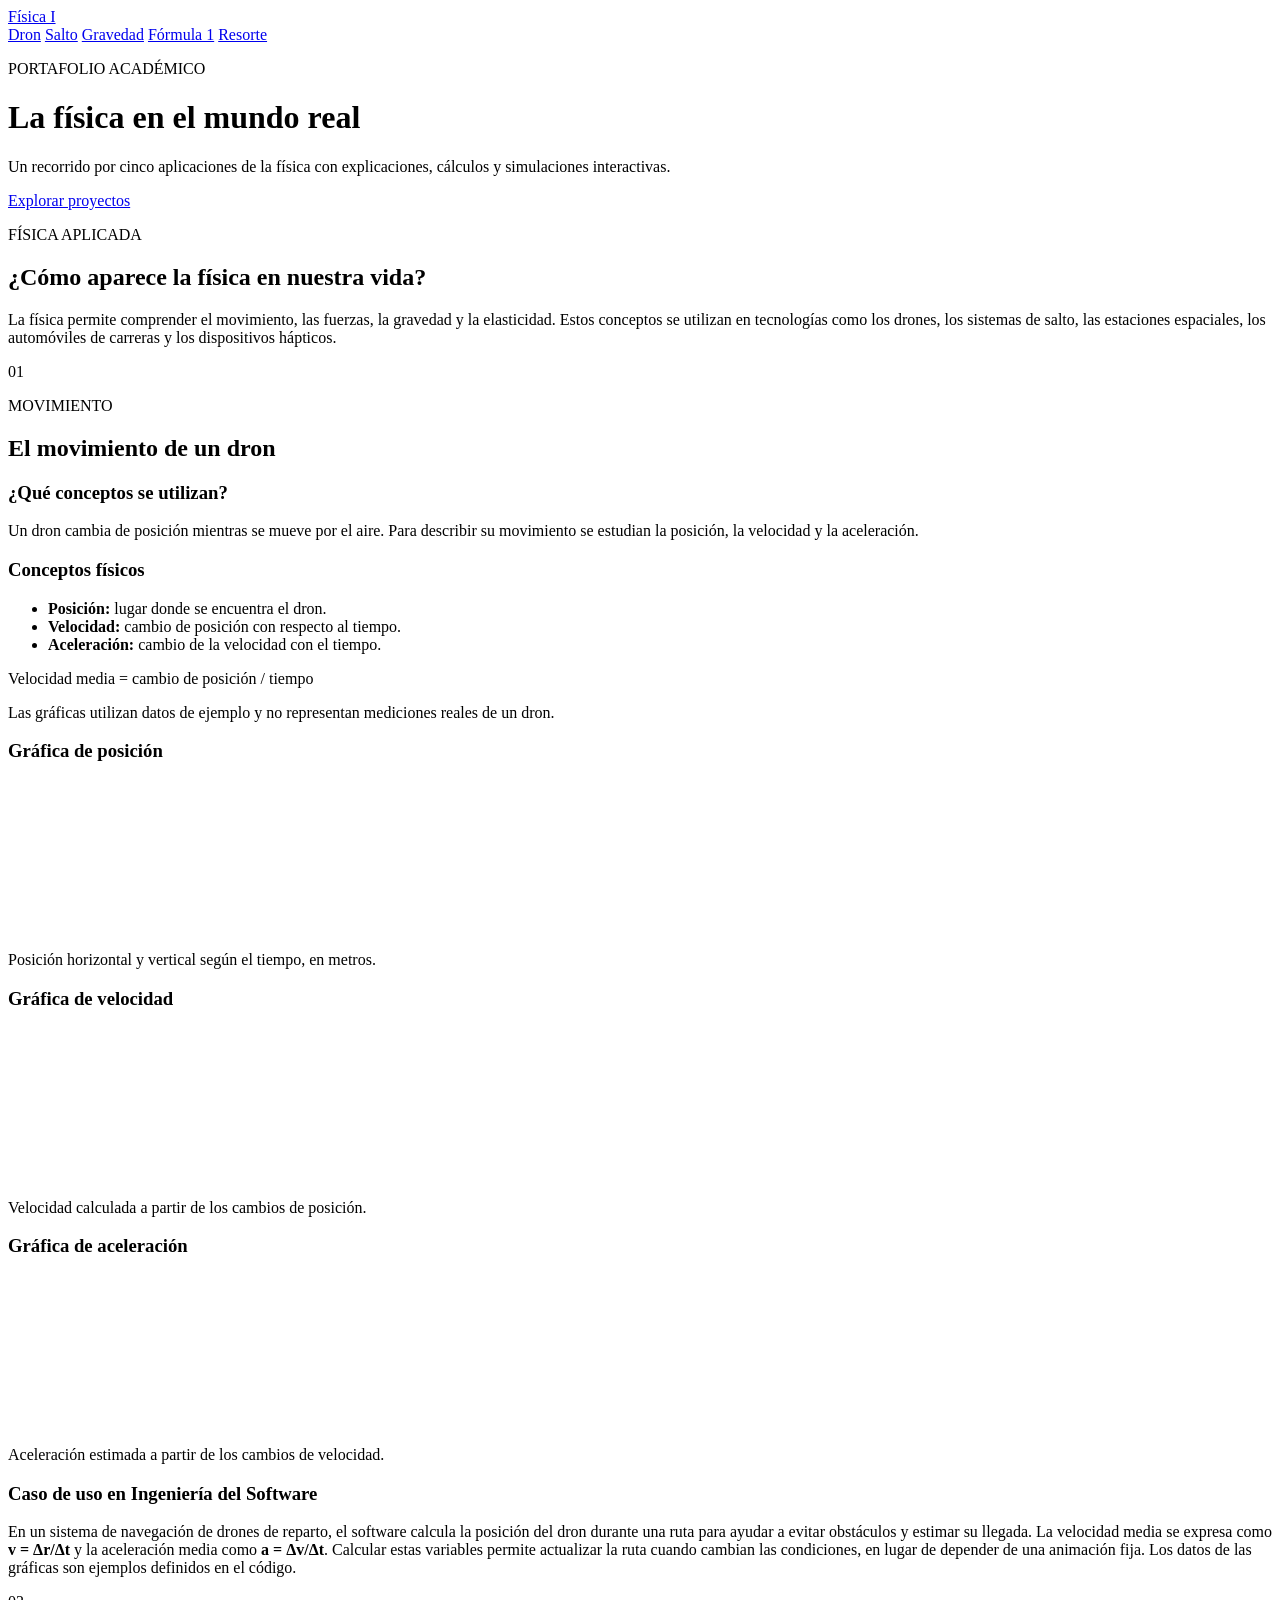
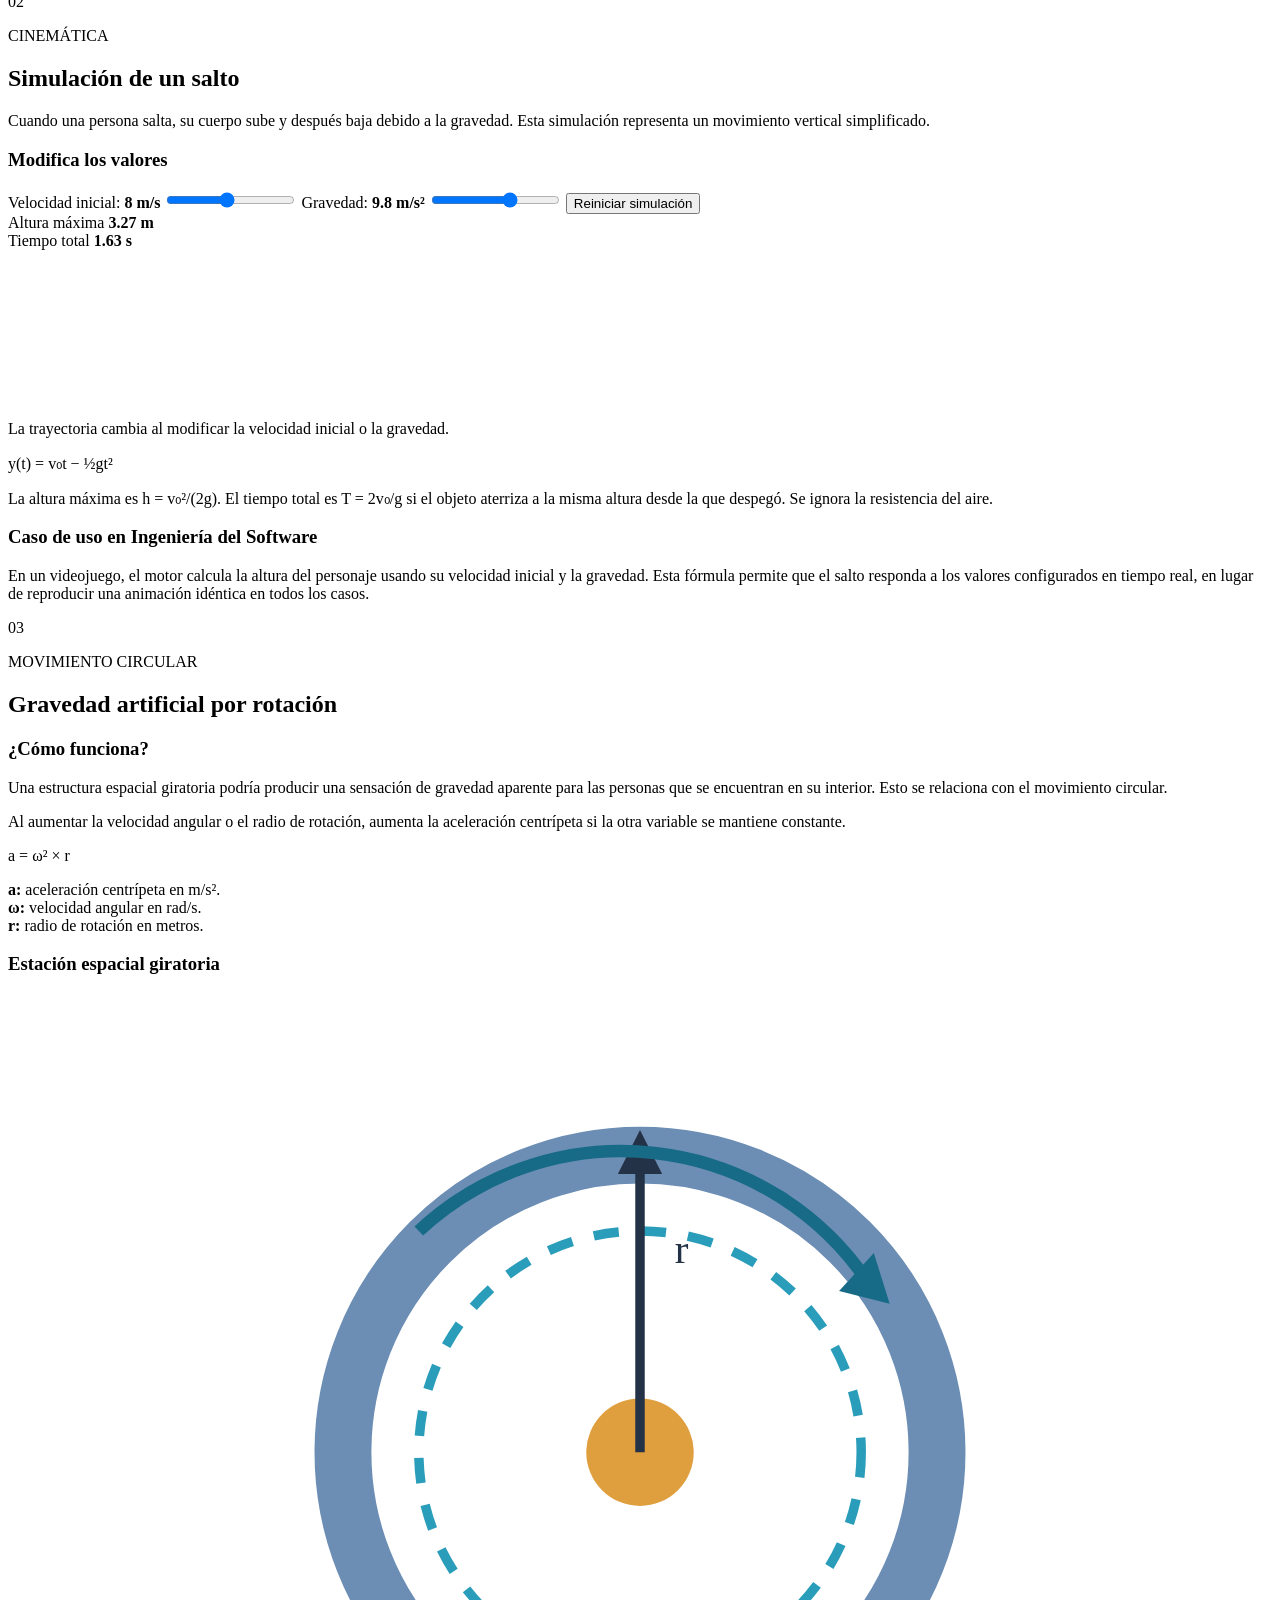
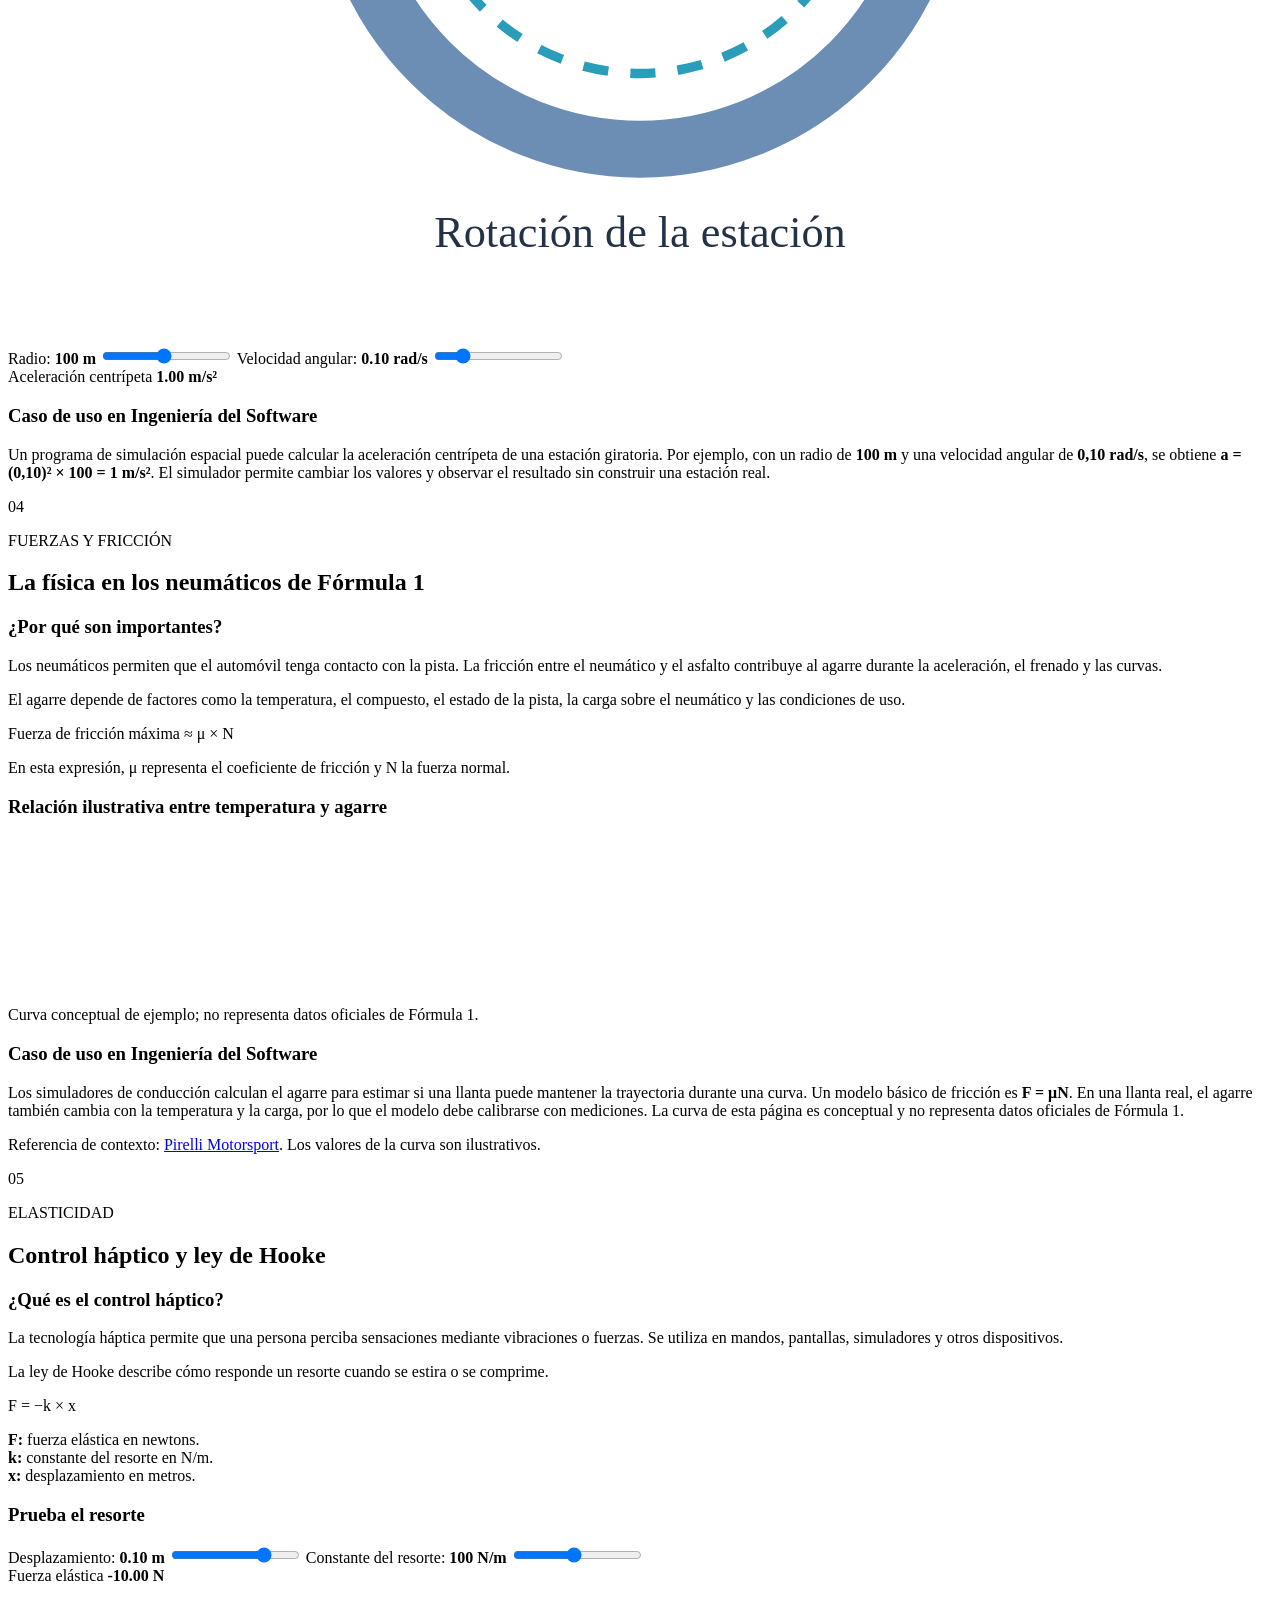
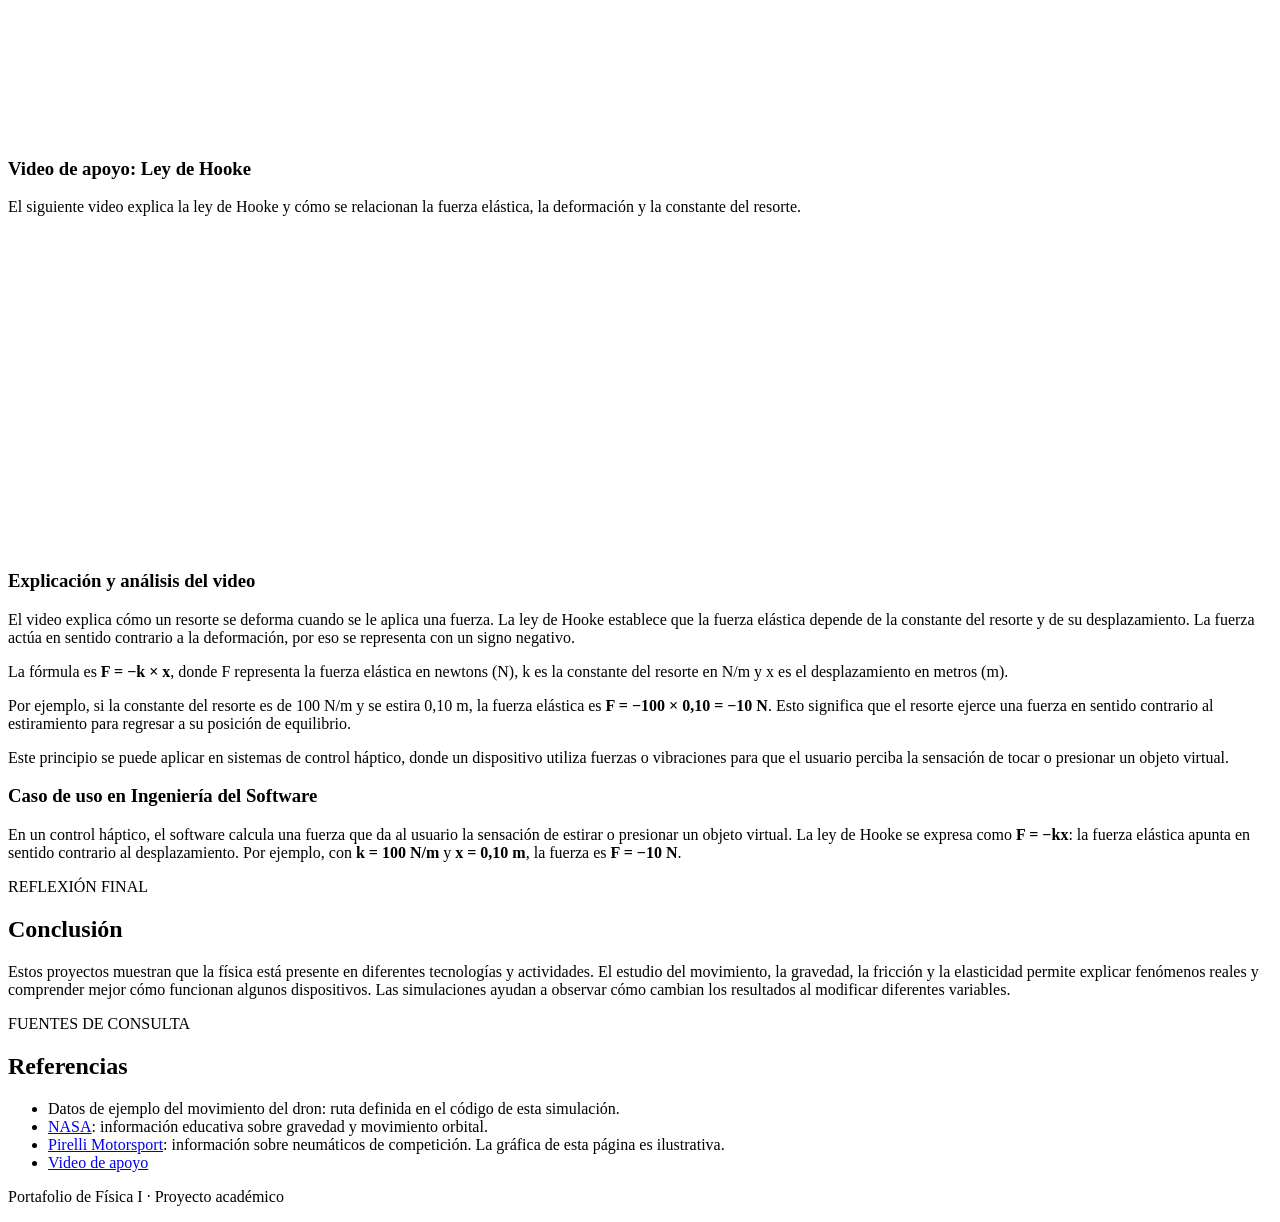
==== index.html @ 0b2a3024 "Rename PortafolioFisica/index.html to index.html" ====
<!DOCTYPE html>
<html lang="es">
<head>
    <meta charset="UTF-8">
    <meta name="viewport" content="width=device-width, initial-scale=1.0">
    <title>Portafolio de Física I</title>
    <link rel="stylesheet" href="styles.css">
</head>
<body>
    <header class="hero" id="inicio">
        <nav class="navbar">
            <a href="#inicio" class="logo">Física I</a>
            <div class="nav-links">
                <a href="#dron">Dron</a>
                <a href="#salto">Salto</a>
                <a href="#gravedad">Gravedad</a>
                <a href="#formula1">Fórmula 1</a>
                <a href="#resorte">Resorte</a>
            </div>
        </nav>

        <div class="hero-content">
            <p class="eyebrow">PORTAFOLIO ACADÉMICO</p>
            <h1>La física en el mundo real</h1>
            <p>Un recorrido por cinco aplicaciones de la física con explicaciones, cálculos y simulaciones interactivas.</p>
            <a class="button" href="#temas">Explorar proyectos</a>
        </div>
    </header>

    <main>
        <section class="section intro" id="temas">
            <p class="eyebrow">FÍSICA APLICADA</p>
            <h2>¿Cómo aparece la física en nuestra vida?</h2>
            <p>La física permite comprender el movimiento, las fuerzas, la gravedad y la elasticidad. Estos conceptos se utilizan en tecnologías como los drones, los sistemas de salto, las estaciones espaciales, los automóviles de carreras y los dispositivos hápticos.</p>
        </section>

        <section class="section project" id="dron">
            <div class="project-heading">
                <span class="number">01</span>
                <div>
                    <p class="eyebrow">MOVIMIENTO</p>
                    <h2>El movimiento de un dron</h2>
                </div>
            </div>

            <div class="project-grid">
                <div class="project-text">
                    <h3>¿Qué conceptos se utilizan?</h3>
                    <p>Un dron cambia de posición mientras se mueve por el aire. Para describir su movimiento se estudian la posición, la velocidad y la aceleración.</p>

                    <h3>Conceptos físicos</h3>
                    <ul>
                        <li><strong>Posición:</strong> lugar donde se encuentra el dron.</li>
                        <li><strong>Velocidad:</strong> cambio de posición con respecto al tiempo.</li>
                        <li><strong>Aceleración:</strong> cambio de la velocidad con el tiempo.</li>
                    </ul>

                    <div class="formula">Velocidad media = cambio de posición / tiempo</div>
                    <p class="note">Las gráficas utilizan datos de ejemplo y no representan mediciones reales de un dron.</p>
                </div>

                <div class="visual-card">
                    <h3>Gráfica de posición</h3>
                    <canvas id="graficaPosicion" aria-label="Gráfica de posición del dron"></canvas>
                    <p class="chart-caption">Posición horizontal y vertical según el tiempo, en metros.</p>
                </div>

                <div class="visual-card">
                    <h3>Gráfica de velocidad</h3>
                    <canvas id="graficaVelocidad" aria-label="Gráfica de velocidad del dron"></canvas>
                    <p class="chart-caption">Velocidad calculada a partir de los cambios de posición.</p>
                </div>

                <div class="visual-card">
                    <h3>Gráfica de aceleración</h3>
                    <canvas id="graficaAceleracion" aria-label="Gráfica de aceleración del dron"></canvas>
                    <p class="chart-caption">Aceleración estimada a partir de los cambios de velocidad.</p>
                </div>
            </div>

            <div class="case-use">
                <h3>Caso de uso en Ingeniería del Software</h3>
                <p>En un sistema de navegación de drones de reparto, el software calcula la posición del dron durante una ruta para ayudar a evitar obstáculos y estimar su llegada. La velocidad media se expresa como <strong>v = Δr/Δt</strong> y la aceleración media como <strong>a = Δv/Δt</strong>. Calcular estas variables permite actualizar la ruta cuando cambian las condiciones, en lugar de depender de una animación fija. Los datos de las gráficas son ejemplos definidos en el código.</p>
            </div>
        </section>

        <section class="section project" id="salto">
            <div class="project-heading">
                <span class="number">02</span>
                <div>
                    <p class="eyebrow">CINEMÁTICA</p>
                    <h2>Simulación de un salto</h2>
                </div>
            </div>

            <p>Cuando una persona salta, su cuerpo sube y después baja debido a la gravedad. Esta simulación representa un movimiento vertical simplificado.</p>

            <div class="simulator">
                <div class="controls">
                    <h3>Modifica los valores</h3>

                    <label for="impulso">Velocidad inicial: <strong><span id="valorImpulso">8</span> m/s</strong></label>
                    <input type="range" id="impulso" min="2" max="15" value="8" step="1">

                    <label for="gravedadSalto">Gravedad: <strong><span id="valorGravedad">9.8</span> m/s²</strong></label>
                    <input type="range" id="gravedadSalto" min="1" max="15" value="9.8" step="0.1">

                    <button id="reiniciarSalto" class="button" type="button">Reiniciar simulación</button>

                    <div class="metrics">
                        <div>
                            <span>Altura máxima</span>
                            <strong id="alturaMaxima">3.27 m</strong>
                        </div>
                        <div>
                            <span>Tiempo total</span>
                            <strong id="tiempoTotal">1.63 s</strong>
                        </div>
                    </div>
                </div>

                <div class="simulation-visual">
                    <canvas id="graficaSalto" aria-label="Gráfica de altura durante el salto"></canvas>
                    <p class="chart-caption">La trayectoria cambia al modificar la velocidad inicial o la gravedad.</p>
                </div>
            </div>

            <div class="formula">y(t) = v₀t − ½gt²</div>

            <p class="note">La altura máxima es h = v₀²/(2g). El tiempo total es T = 2v₀/g si el objeto aterriza a la misma altura desde la que despegó. Se ignora la resistencia del aire.</p>

            <div class="case-use">
                <h3>Caso de uso en Ingeniería del Software</h3>
                <p>En un videojuego, el motor calcula la altura del personaje usando su velocidad inicial y la gravedad. Esta fórmula permite que el salto responda a los valores configurados en tiempo real, en lugar de reproducir una animación idéntica en todos los casos.</p>
            </div>
        </section>

        <section class="section project" id="gravedad">
            <div class="project-heading">
                <span class="number">03</span>
                <div>
                    <p class="eyebrow">MOVIMIENTO CIRCULAR</p>
                    <h2>Gravedad artificial por rotación</h2>
                </div>
            </div>

            <div class="project-grid gravity-grid">
                <div class="project-text">
                    <h3>¿Cómo funciona?</h3>
                    <p>Una estructura espacial giratoria podría producir una sensación de gravedad aparente para las personas que se encuentran en su interior. Esto se relaciona con el movimiento circular.</p>
                    <p>Al aumentar la velocidad angular o el radio de rotación, aumenta la aceleración centrípeta si la otra variable se mantiene constante.</p>

                    <div class="formula">a = ω² × r</div>

                    <p><strong>a:</strong> aceleración centrípeta en m/s².<br>
                    <strong>ω:</strong> velocidad angular en rad/s.<br>
                    <strong>r:</strong> radio de rotación en metros.</p>
                </div>

                <div class="visual-card">
                    <h3>Estación espacial giratoria</h3>

                    <svg class="station" viewBox="0 0 400 300" role="img" aria-label="Ilustración de una estación espacial giratoria">
                        <circle cx="200" cy="145" r="94" fill="none" stroke="#6c8db4" stroke-width="18"/>
                        <circle cx="200" cy="145" r="70" fill="none" stroke="#2a9dba" stroke-width="3" stroke-dasharray="8 7"/>
                        <circle cx="200" cy="145" r="17" fill="#e09f3e"/>
                        <line x1="200" y1="145" x2="200" y2="51" stroke="#243247" stroke-width="3"/>
                        <polygon points="200,43 193,57 207,57" fill="#243247"/>
                        <text x="211" y="85" fill="#243247" font-size="13">r</text>
                        <path d="M 130 75 A 94 94 0 0 1 272 91" fill="none" stroke="#176b87" stroke-width="4"/>
                        <polygon points="274,82 279,98 263,94" fill="#176b87"/>
                        <text x="200" y="270" text-anchor="middle" fill="#243247" font-size="14">Rotación de la estación</text>
                    </svg>

                    <div class="controls">
                        <label for="radioEstacion">Radio: <strong><span id="valorRadio">100</span> m</strong></label>
                        <input type="range" id="radioEstacion" min="10" max="200" value="100" step="10">

                        <label for="velocidadAngular">Velocidad angular: <strong><span id="valorAngular">0.10</span> rad/s</strong></label>
                        <input type="range" id="velocidadAngular" min="0.01" max="0.5" value="0.10" step="0.01">

                        <div class="result">
                            Aceleración centrípeta
                            <strong><span id="aceleracionCentripeta">1.00</span> m/s²</strong>
                        </div>
                    </div>
                </div>
            </div>

            <div class="case-use">
                <h3>Caso de uso en Ingeniería del Software</h3>
                <p>Un programa de simulación espacial puede calcular la aceleración centrípeta de una estación giratoria. Por ejemplo, con un radio de <strong>100 m</strong> y una velocidad angular de <strong>0,10 rad/s</strong>, se obtiene <strong>a = (0,10)² × 100 = 1 m/s²</strong>. El simulador permite cambiar los valores y observar el resultado sin construir una estación real.</p>
            </div>
        </section>

        <section class="section project" id="formula1">
            <div class="project-heading">
                <span class="number">04</span>
                <div>
                    <p class="eyebrow">FUERZAS Y FRICCIÓN</p>
                    <h2>La física en los neumáticos de Fórmula 1</h2>
                </div>
            </div>

            <div class="project-grid">
                <div class="project-text">
                    <h3>¿Por qué son importantes?</h3>
                    <p>Los neumáticos permiten que el automóvil tenga contacto con la pista. La fricción entre el neumático y el asfalto contribuye al agarre durante la aceleración, el frenado y las curvas.</p>
                    <p>El agarre depende de factores como la temperatura, el compuesto, el estado de la pista, la carga sobre el neumático y las condiciones de uso.</p>

                    <div class="formula">Fuerza de fricción máxima ≈ μ × N</div>

                    <p>En esta expresión, μ representa el coeficiente de fricción y N la fuerza normal.</p>
                </div>

                <div class="visual-card">
                    <h3>Relación ilustrativa entre temperatura y agarre</h3>
                    <canvas id="graficaNeumaticos" aria-label="Gráfica ilustrativa de temperatura y agarre"></canvas>
                    <p class="chart-caption">Curva conceptual de ejemplo; no representa datos oficiales de Fórmula 1.</p>
                </div>
            </div>

            <div class="case-use">
                <h3>Caso de uso en Ingeniería del Software</h3>
                <p>Los simuladores de conducción calculan el agarre para estimar si una llanta puede mantener la trayectoria durante una curva. Un modelo básico de fricción es <strong>F = μN</strong>. En una llanta real, el agarre también cambia con la temperatura y la carga, por lo que el modelo debe calibrarse con mediciones. La curva de esta página es conceptual y no representa datos oficiales de Fórmula 1.</p>
                <p class="source-note">Referencia de contexto: <a href="https://www.pirelli.com/tyres/en-ww/motorsport" target="_blank" rel="noopener noreferrer">Pirelli Motorsport</a>. Los valores de la curva son ilustrativos.</p>
            </div>
        </section>

        <section class="section project" id="resorte">
            <div class="project-heading">
                <span class="number">05</span>
                <div>
                    <p class="eyebrow">ELASTICIDAD</p>
                    <h2>Control háptico y ley de Hooke</h2>
                </div>
            </div>

            <div class="project-grid">
                <div class="project-text">
                    <h3>¿Qué es el control háptico?</h3>
                    <p>La tecnología háptica permite que una persona perciba sensaciones mediante vibraciones o fuerzas. Se utiliza en mandos, pantallas, simuladores y otros dispositivos.</p>
                    <p>La ley de Hooke describe cómo responde un resorte cuando se estira o se comprime.</p>

                    <div class="formula">F = −k × x</div>

                    <p><strong>F:</strong> fuerza elástica en newtons.<br>
                    <strong>k:</strong> constante del resorte en N/m.<br>
                    <strong>x:</strong> desplazamiento en metros.</p>
                </div>

                <div class="visual-card">
                    <h3>Prueba el resorte</h3>

                    <div class="spring-area">
                        <div class="spring" id="resorteVisual">
                            <span></span><span></span><span></span>
                            <span></span><span></span><span></span>
                            <span></span><span></span><span></span>
                        </div>
                        <div class="spring-block"></div>
                    </div>

                    <div class="controls">
                        <label for="desplazamiento">Desplazamiento: <strong><span id="valorDesplazamiento">0.10</span> m</strong></label>
                        <input type="range" id="desplazamiento" min="-0.2" max="0.2" value="0.1" step="0.01">

                        <label for="constanteResorte">Constante del resorte: <strong><span id="valorConstante">100</span> N/m</strong></label>
                        <input type="range" id="constanteResorte" min="10" max="200" value="100" step="10">

                        <div class="result">
                            Fuerza elástica
                            <strong><span id="fuerzaResorte">-10.00</span> N</strong>
                        </div>
                    </div>

                    <canvas id="graficaResorte" aria-label="Gráfica de fuerza elástica según desplazamiento"></canvas>
                </div>
            </div>

            <div class="video-section">
                <h3>Video de apoyo: Ley de Hooke</h3>
                <p>El siguiente video explica la ley de Hooke y cómo se relacionan la fuerza elástica, la deformación y la constante del resorte.</p>

                <div class="video-placeholder">
                    <iframe
                        width="100%"
                        height="315"
                        src="https://www.youtube.com/embed/npxZ-A2WSTo"
                        title="Ley de Hooke: fuerza elástica del muelle o resorte"
                        style="border: 0;"
                        loading="lazy"
                        allow="accelerometer; autoplay; clipboard-write; encrypted-media; gyroscope; picture-in-picture; web-share"
                        referrerpolicy="strict-origin-when-cross-origin"
                        allowfullscreen>
                    </iframe>
                </div>

                <div class="case-use">
                    <h3>Explicación y análisis del video</h3>
                    <p>El video explica cómo un resorte se deforma cuando se le aplica una fuerza. La ley de Hooke establece que la fuerza elástica depende de la constante del resorte y de su desplazamiento. La fuerza actúa en sentido contrario a la deformación, por eso se representa con un signo negativo.</p>

                    <p>La fórmula es <strong>F = −k × x</strong>, donde F representa la fuerza elástica en newtons (N), k es la constante del resorte en N/m y x es el desplazamiento en metros (m).</p>

                    <p>Por ejemplo, si la constante del resorte es de 100 N/m y se estira 0,10 m, la fuerza elástica es <strong>F = −100 × 0,10 = −10 N</strong>. Esto significa que el resorte ejerce una fuerza en sentido contrario al estiramiento para regresar a su posición de equilibrio.</p>

                    <p>Este principio se puede aplicar en sistemas de control háptico, donde un dispositivo utiliza fuerzas o vibraciones para que el usuario perciba la sensación de tocar o presionar un objeto virtual.</p>
                </div>
            </div>

            <div class="case-use">
                <h3>Caso de uso en Ingeniería del Software</h3>
                <p>En un control háptico, el software calcula una fuerza que da al usuario la sensación de estirar o presionar un objeto virtual. La ley de Hooke se expresa como <strong>F = −kx</strong>: la fuerza elástica apunta en sentido contrario al desplazamiento. Por ejemplo, con <strong>k = 100 N/m</strong> y <strong>x = 0,10 m</strong>, la fuerza es <strong>F = −10 N</strong>.</p>
            </div>
        </section>

        <section class="section conclusion" id="conclusion">
            <p class="eyebrow">REFLEXIÓN FINAL</p>
            <h2>Conclusión</h2>
            <p>Estos proyectos muestran que la física está presente en diferentes tecnologías y actividades. El estudio del movimiento, la gravedad, la fricción y la elasticidad permite explicar fenómenos reales y comprender mejor cómo funcionan algunos dispositivos. Las simulaciones ayudan a observar cómo cambian los resultados al modificar diferentes variables.</p>
        </section>

        <section class="section references" id="referencias">
            <p class="eyebrow">FUENTES DE CONSULTA</p>
            <h2>Referencias</h2>

            <ul>
                <li>Datos de ejemplo del movimiento del dron: ruta definida en el código de esta simulación.</li>
                <li><a href="https://www.nasa.gov/" target="_blank" rel="noopener noreferrer">NASA</a>: información educativa sobre gravedad y movimiento orbital.</li>
                <li><a href="https://www.pirelli.com/tyres/en-ww/motorsport" target="_blank" rel="noopener noreferrer">Pirelli Motorsport</a>: información sobre neumáticos de competición. La gráfica de esta página es ilustrativa.</li>
                <li><a href="https://youtu.be/npxZ-A2WSTo?si=TftW_ltoMvJQFTyr">Video de apoyo</a></li>
            </ul>

            <p class="note"></p>
        </section>
    </main>

    <footer class="footer">
        <p>Portafolio de Física I · Proyecto académico</p>
    </footer>

    <script src="script.js"></script>
</body>
</html>
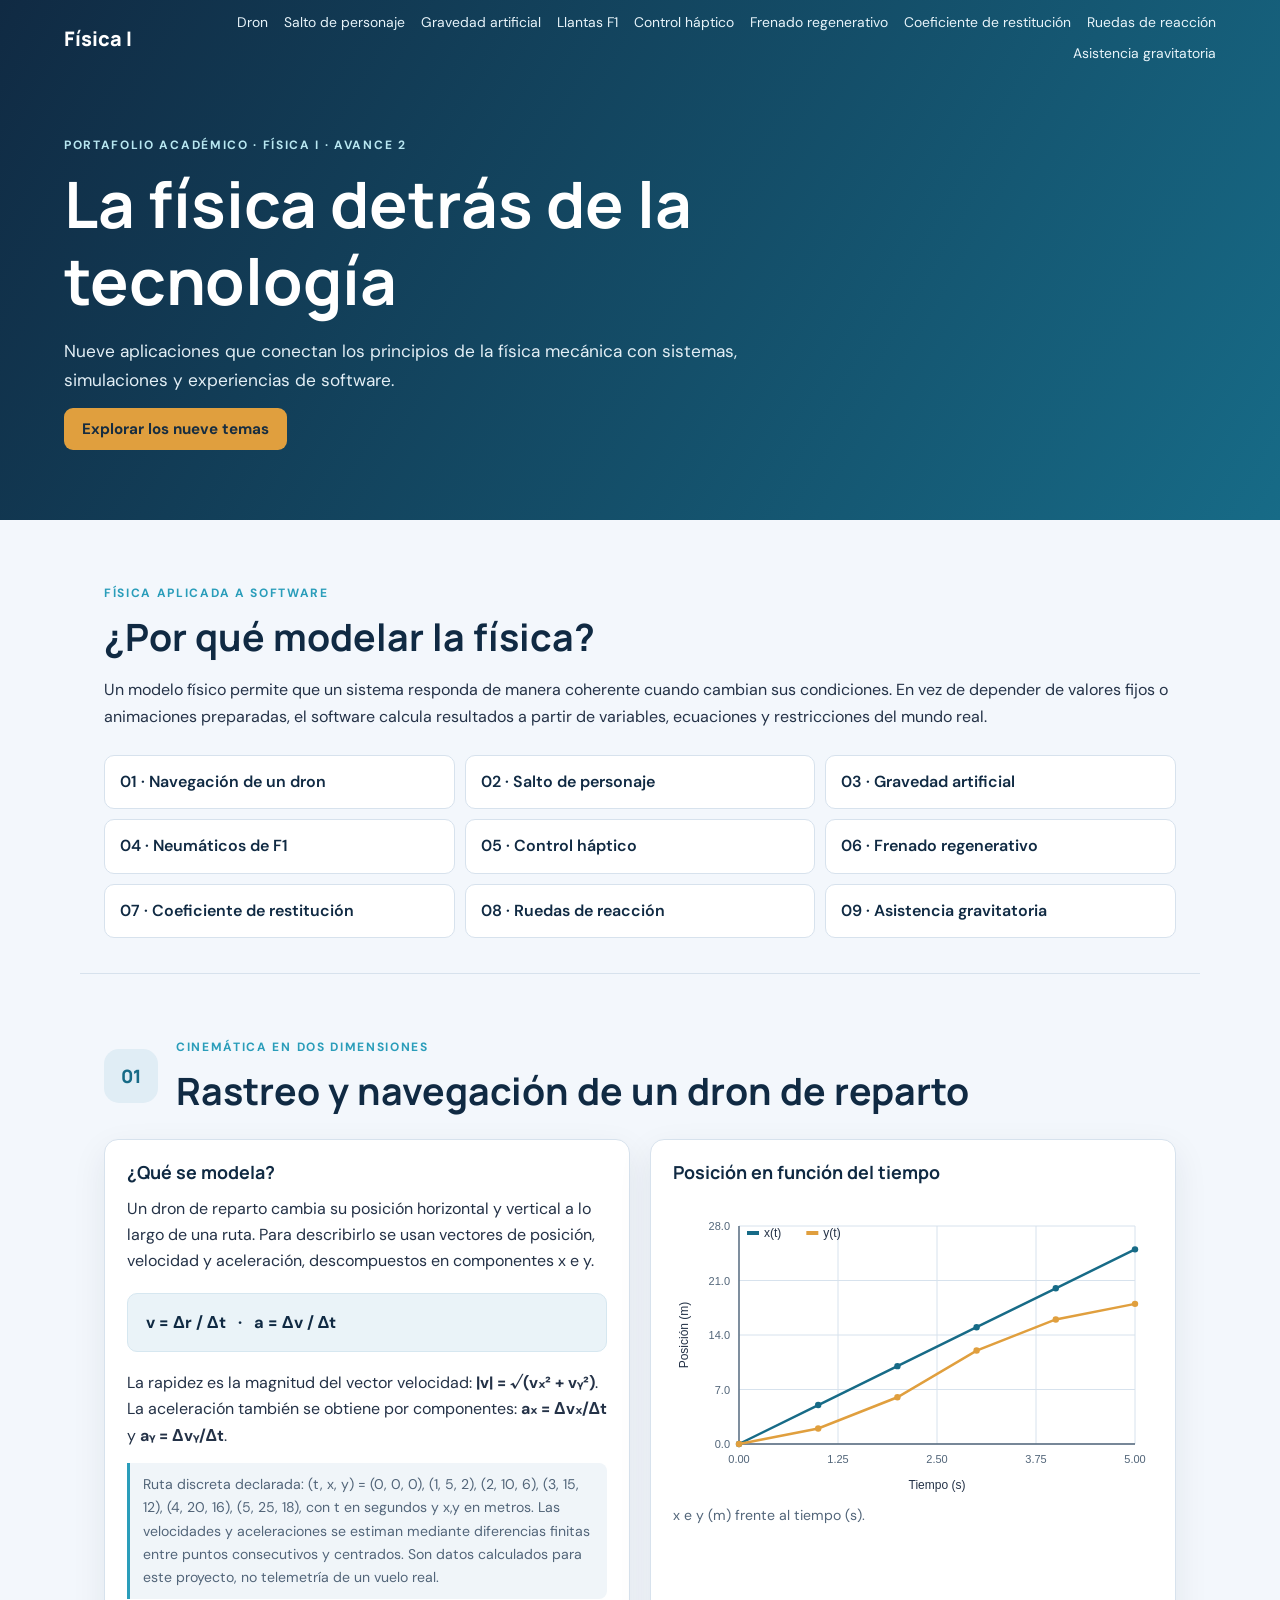
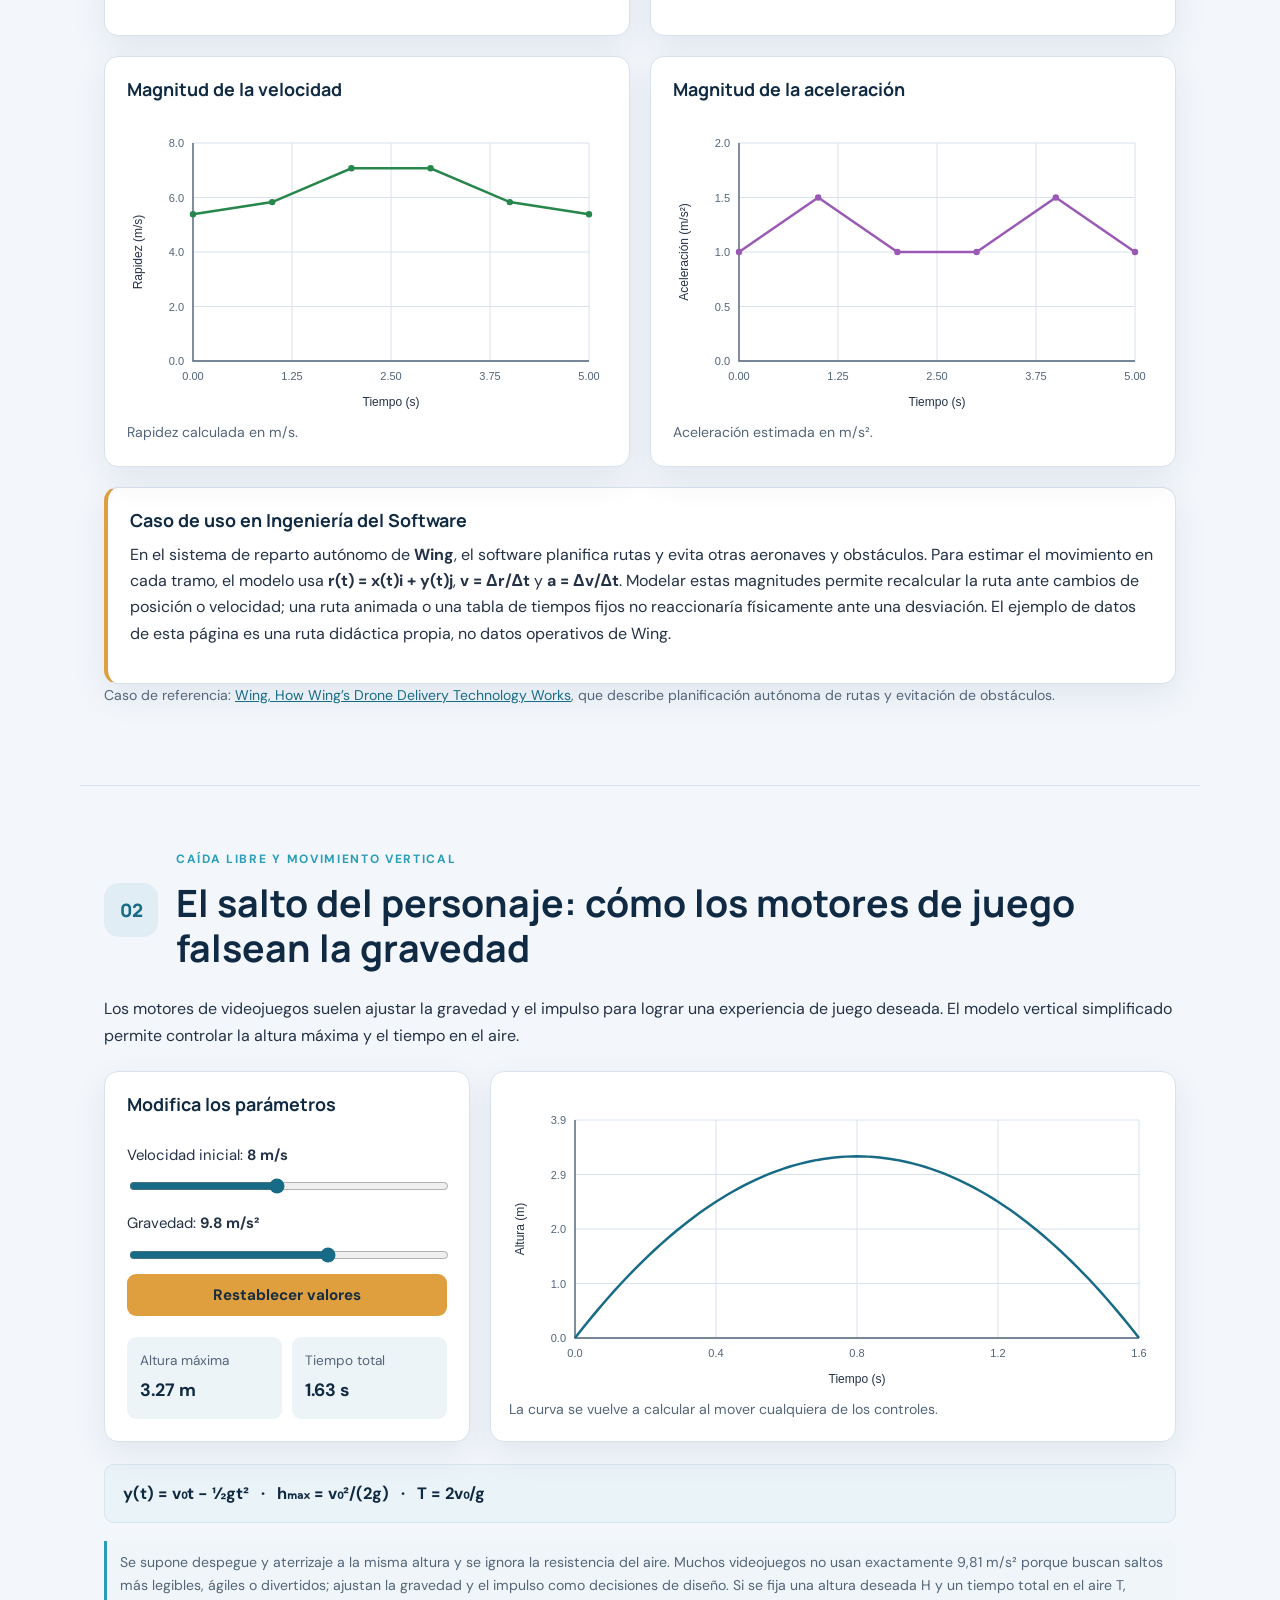
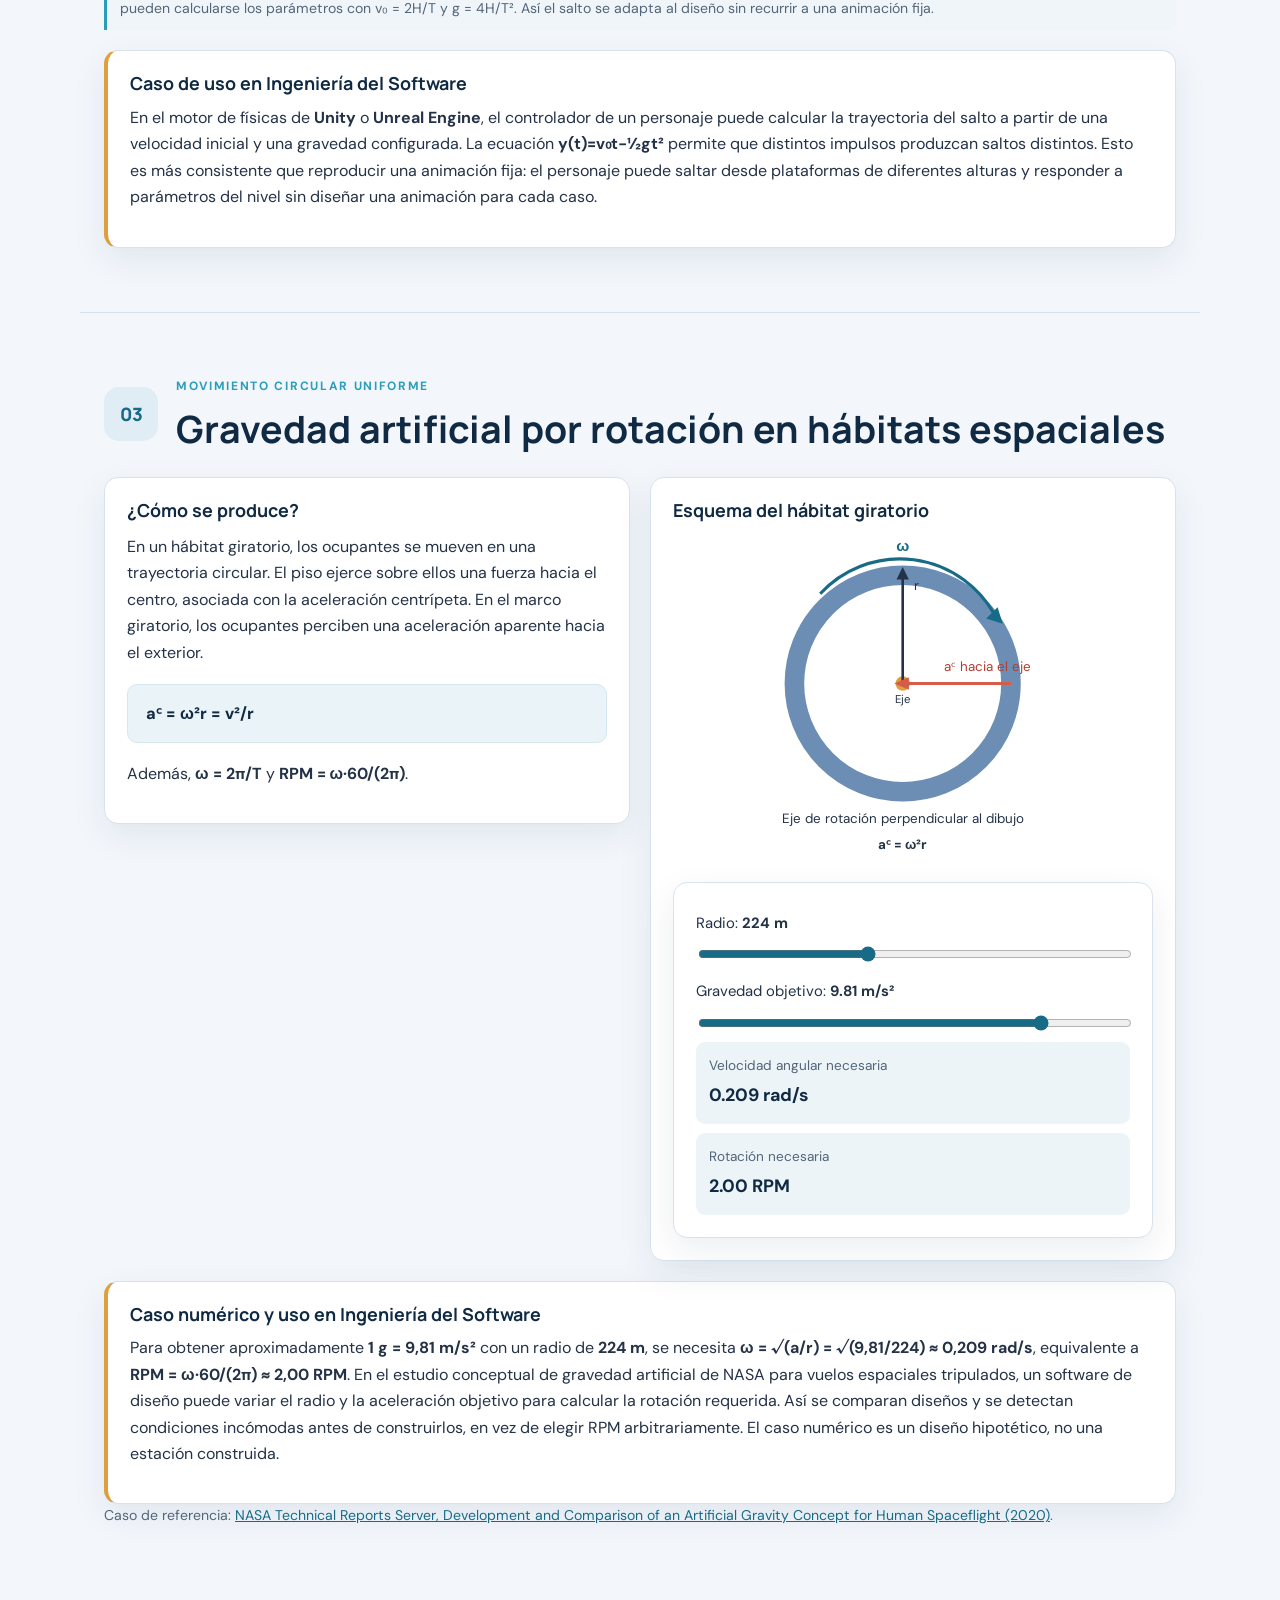
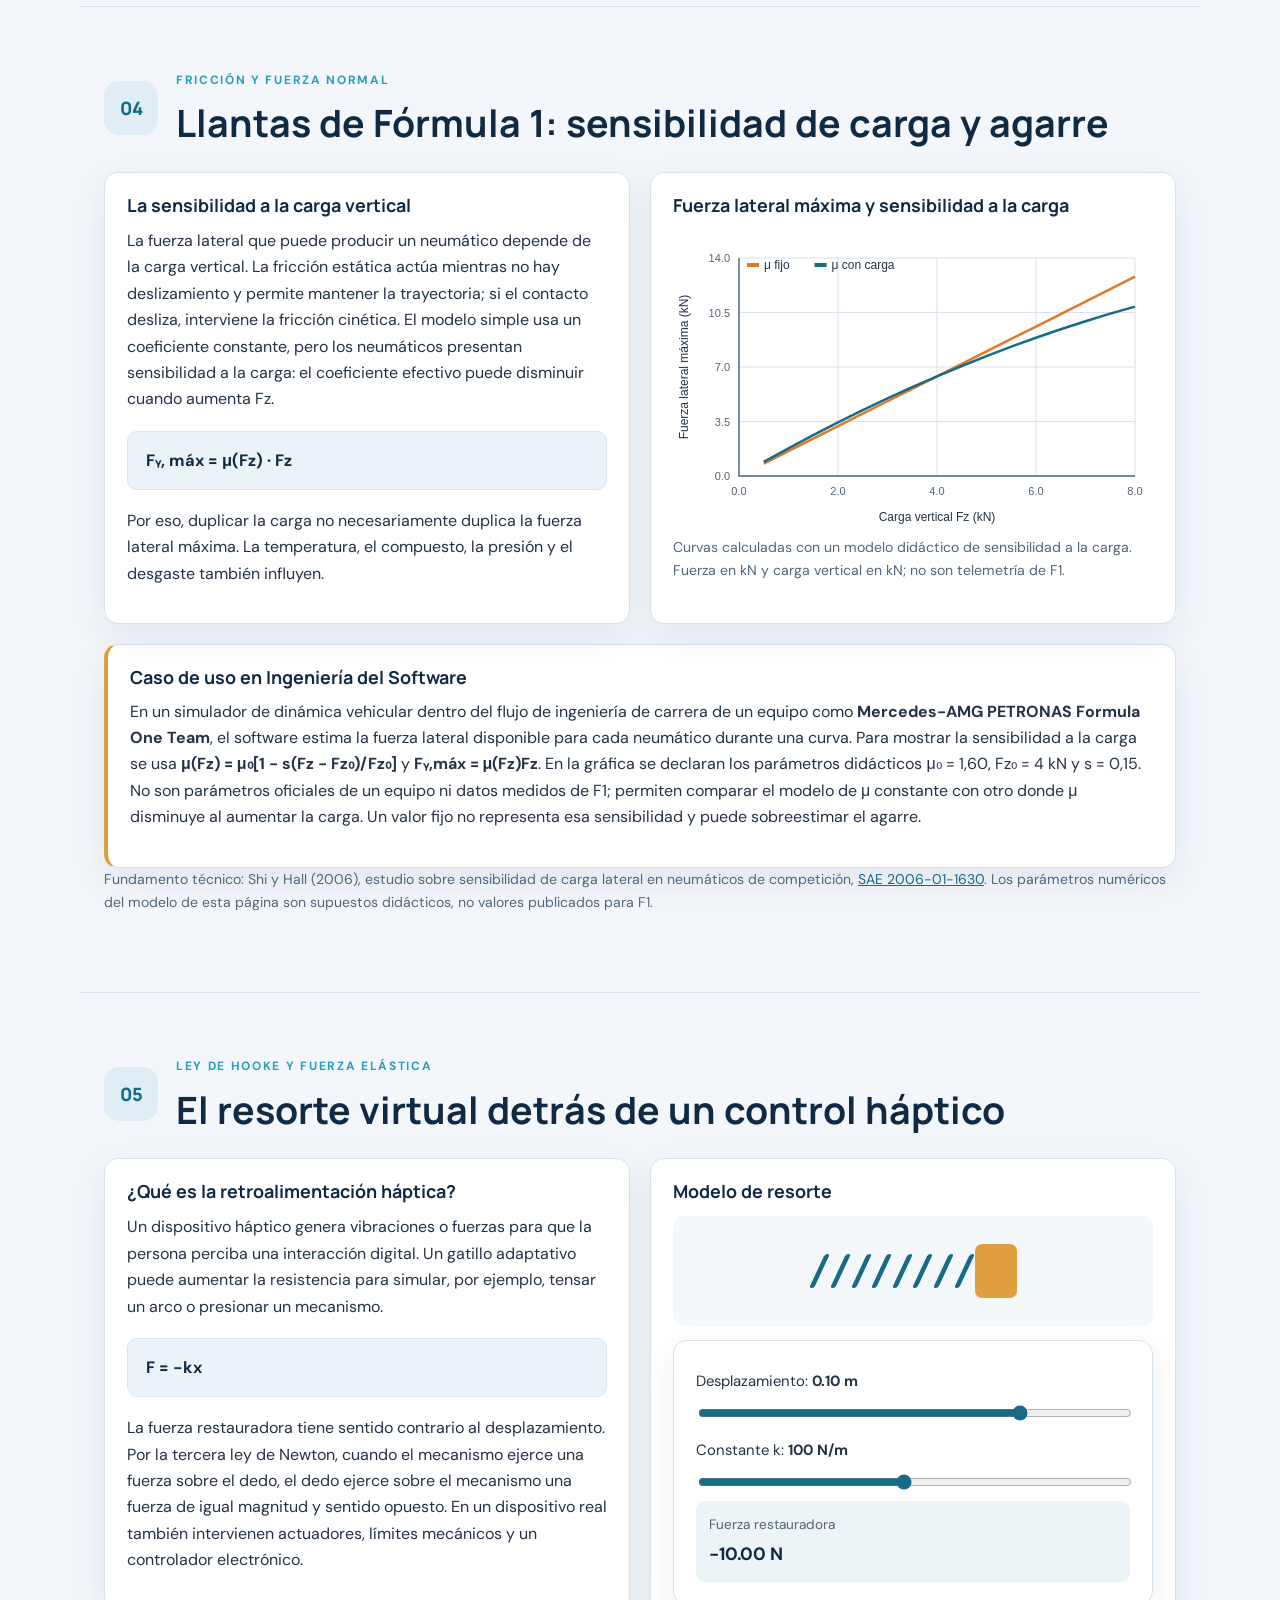
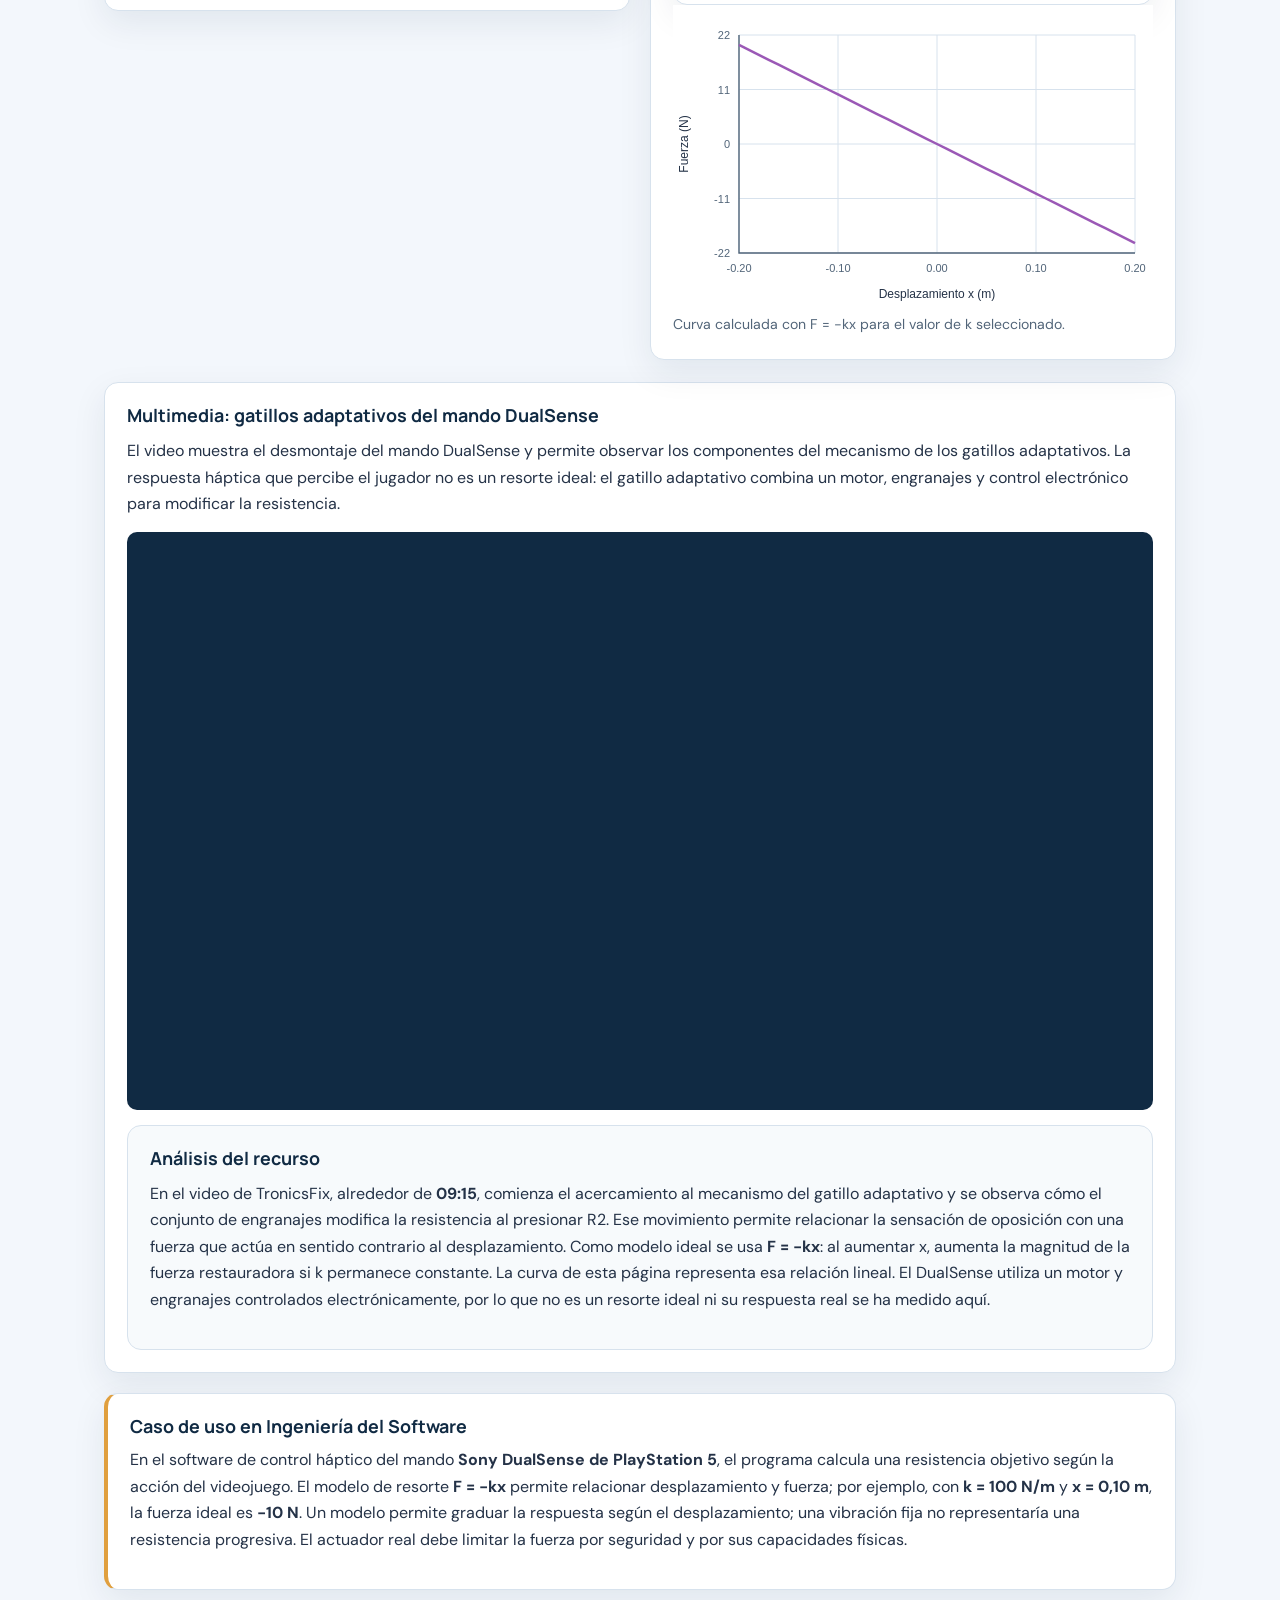
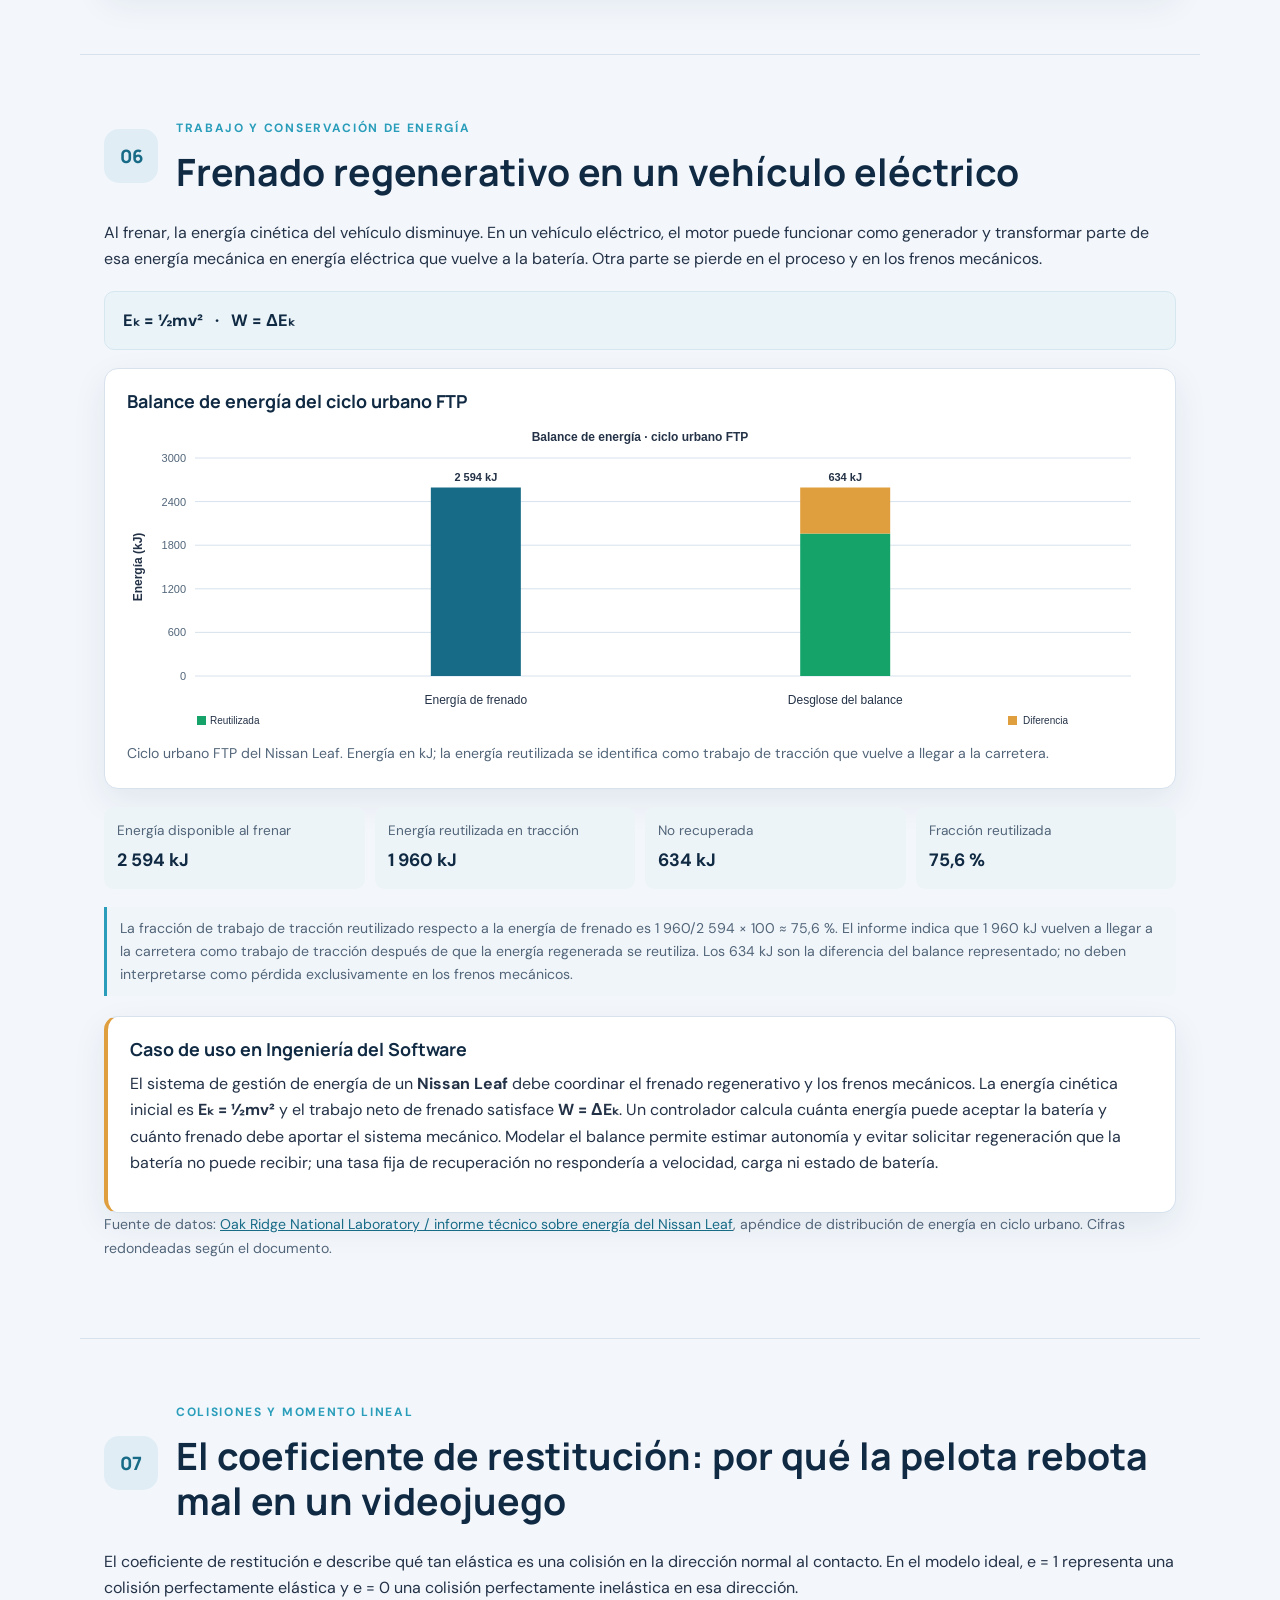
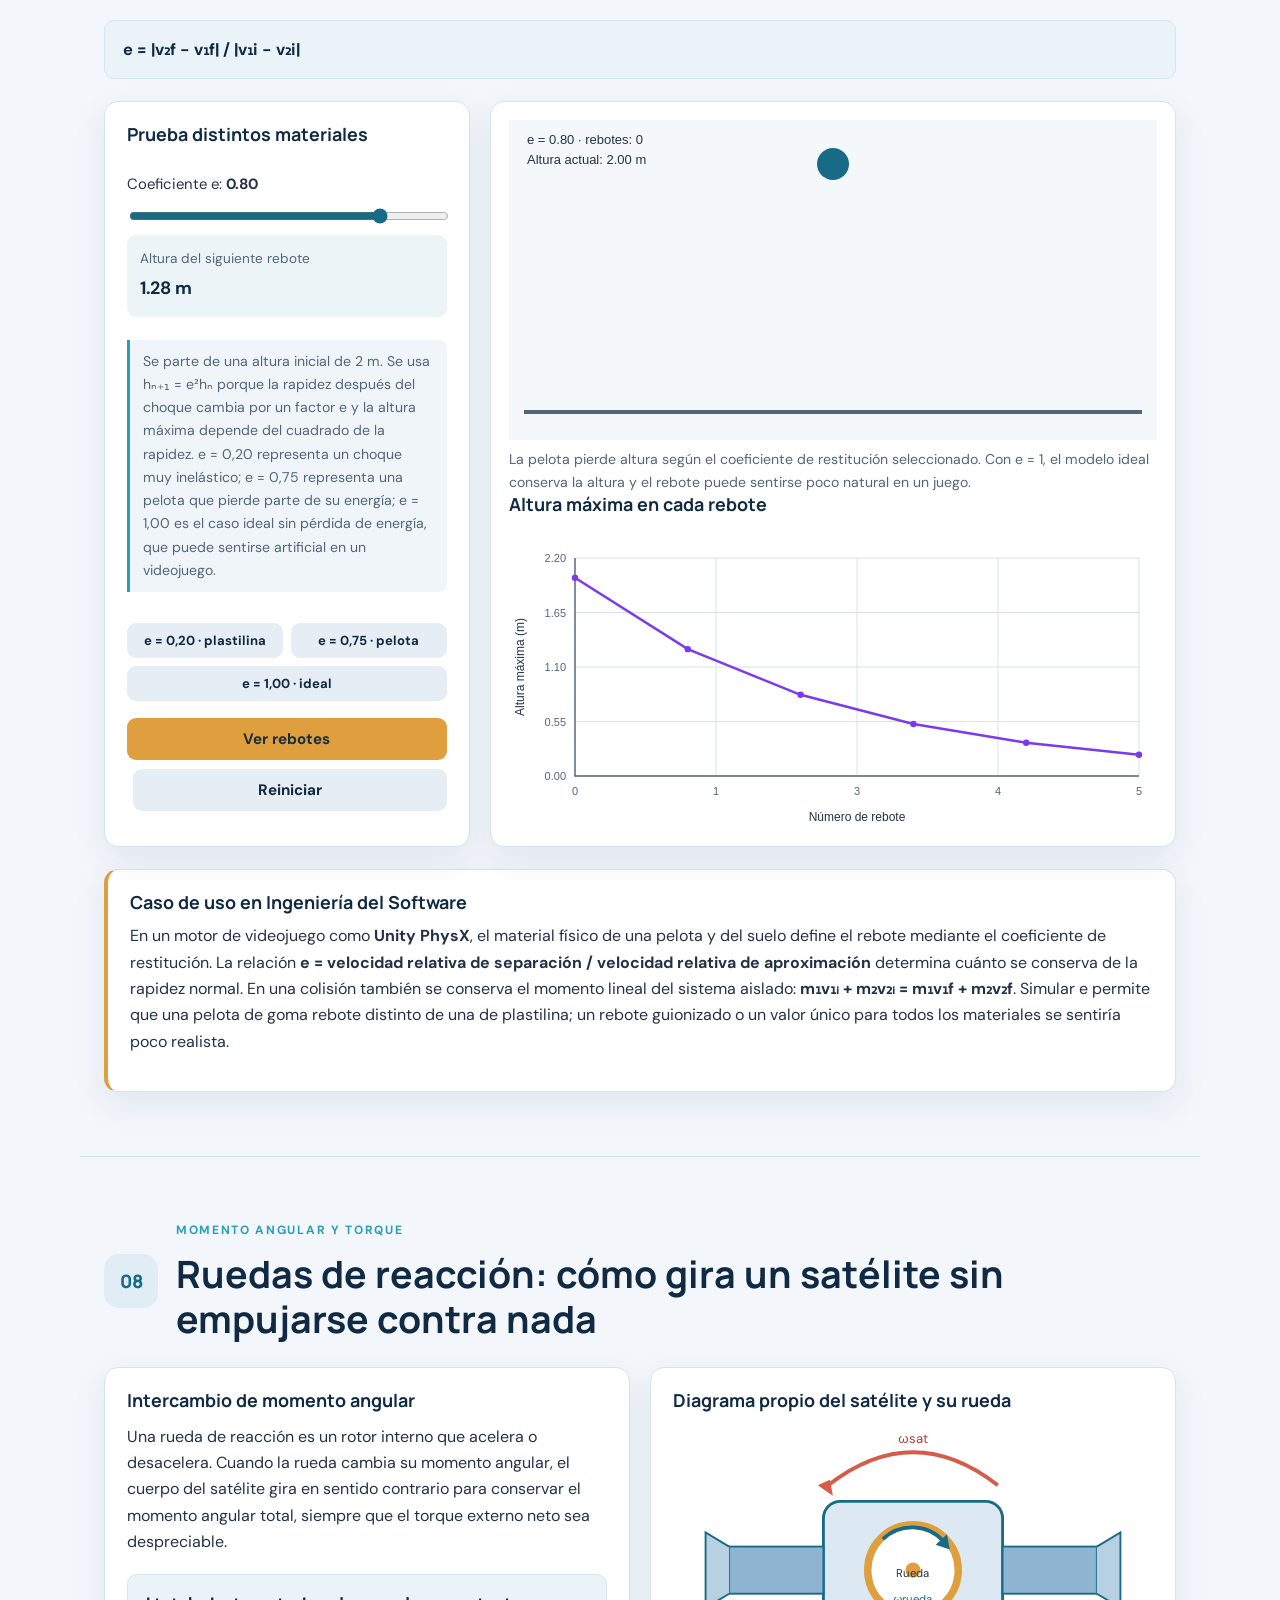
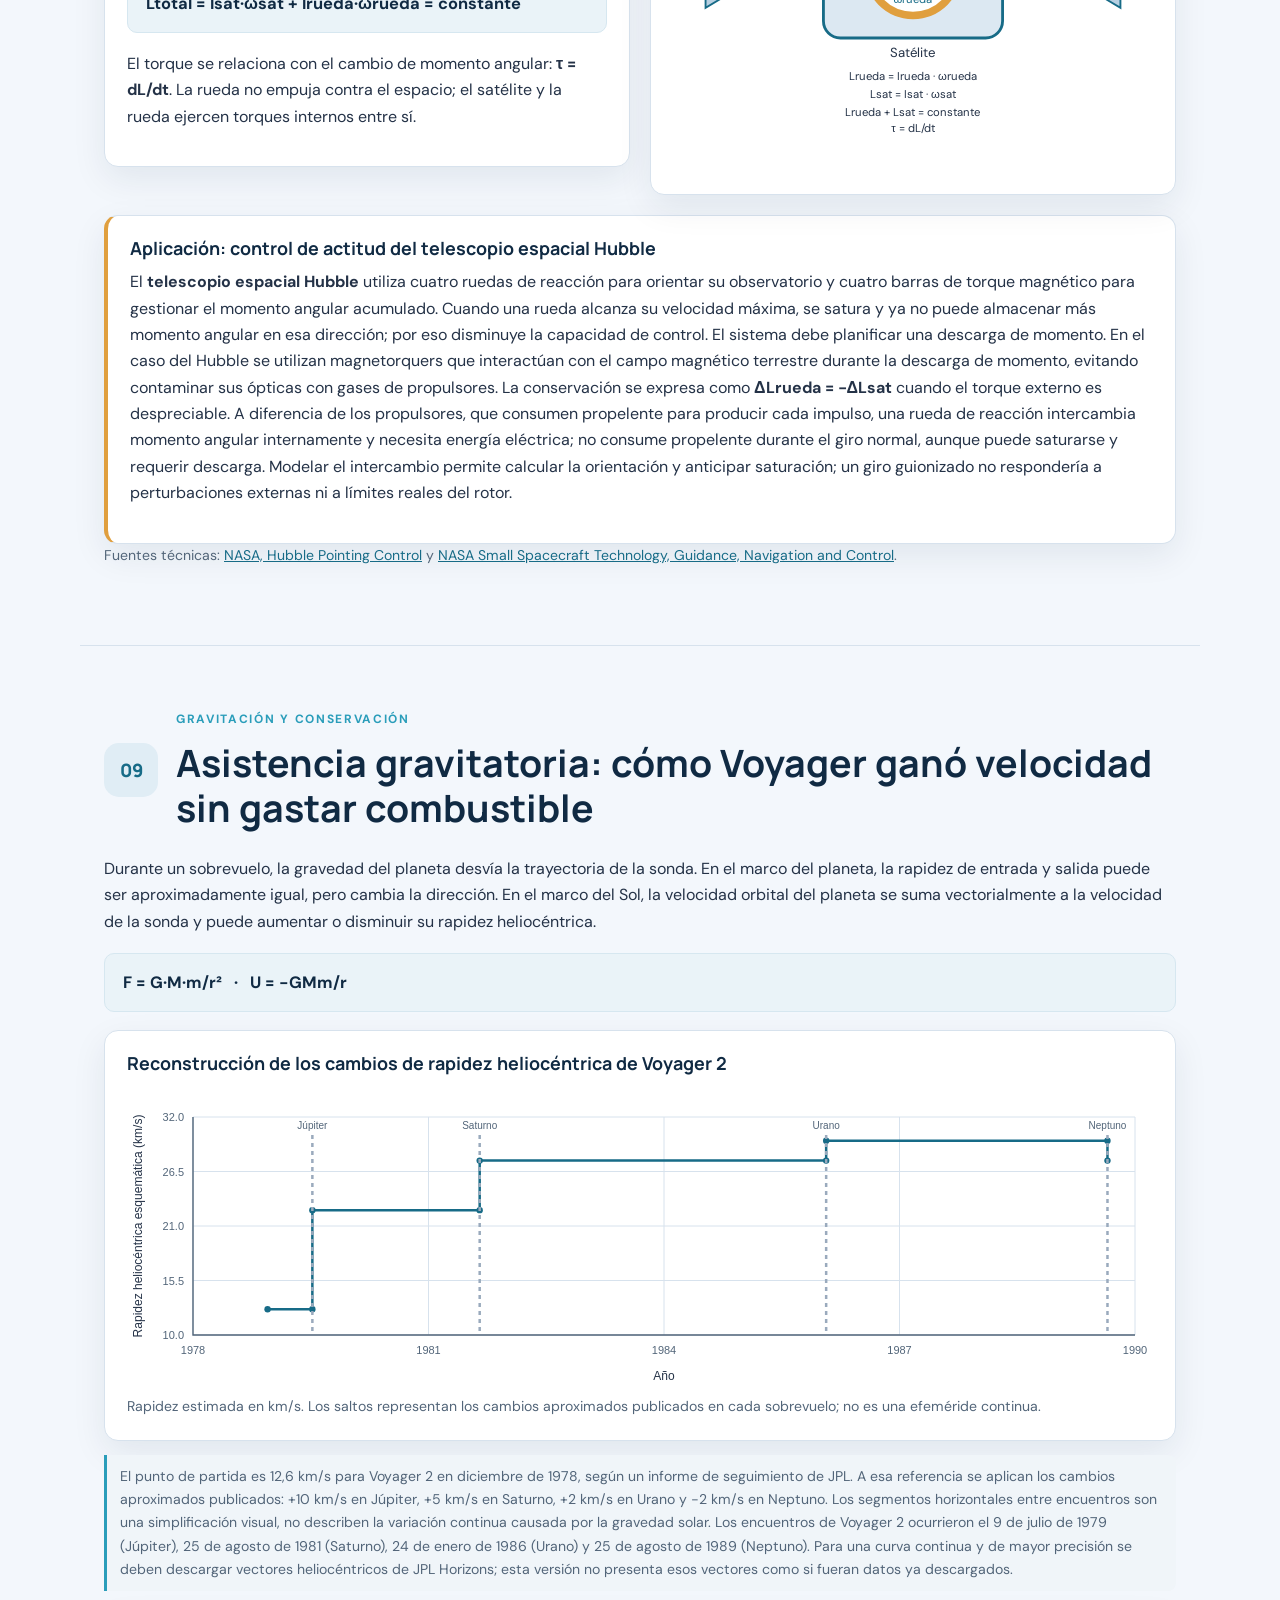
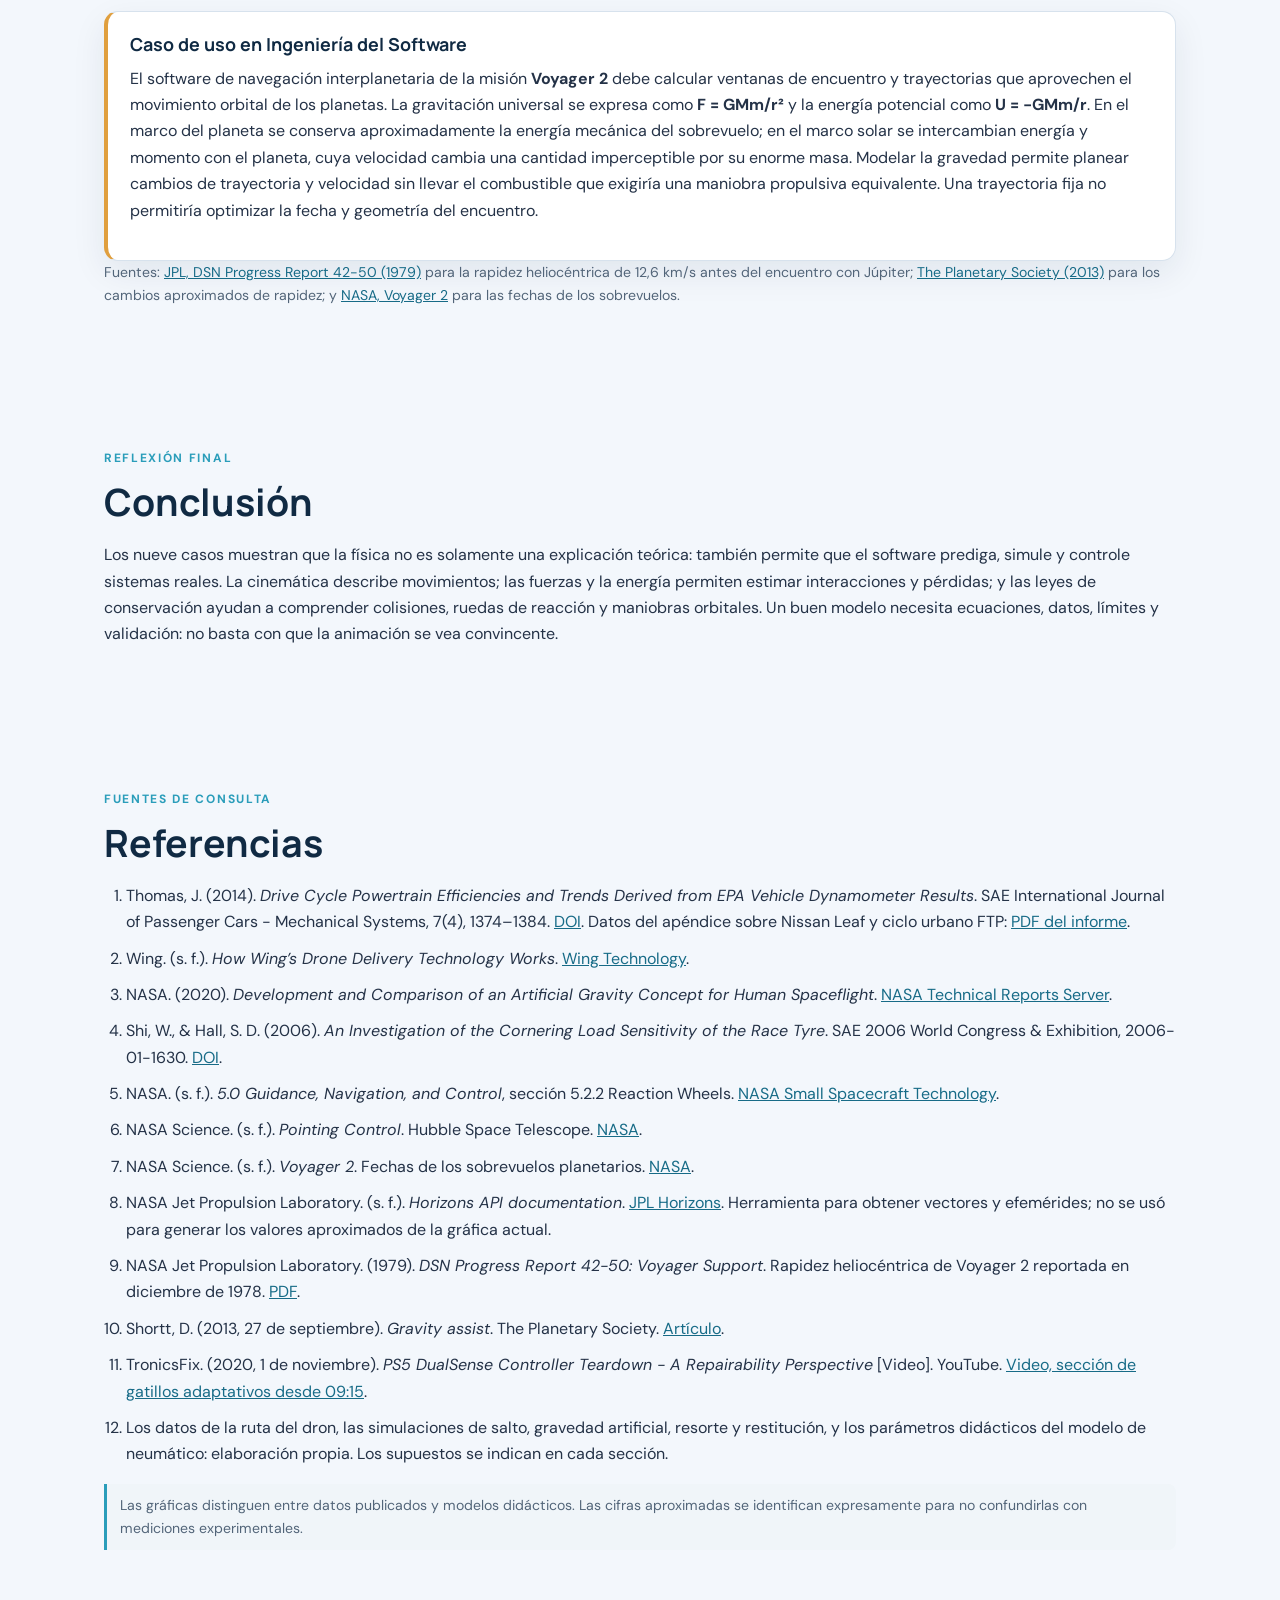
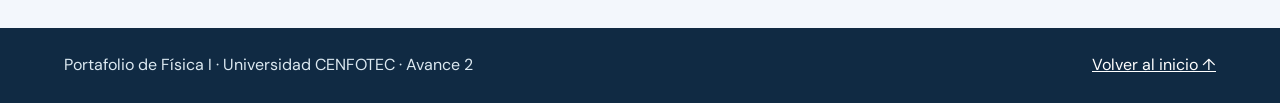
==== commit 4bb341d4: "Avance 2" ====
--- a/index.html
+++ b/index.html
@@ -1,345 +1,425 @@
-
 <!DOCTYPE html>
 <html lang="es">
 <head>
-    <meta charset="UTF-8">
-    <meta name="viewport" content="width=device-width, initial-scale=1.0">
-    <title>Portafolio de Física I</title>
-    <link rel="stylesheet" href="styles.css">
+  <meta charset="UTF-8">
+  <meta name="viewport" content="width=device-width, initial-scale=1.0">
+  <meta name="description" content="Portafolio de Física I: nueve aplicaciones de la física en Ingeniería del Software.">
+  <title>Portafolio de Física I | Avance 2</title>
+  <link rel="stylesheet" href="styles.css">
 </head>
 <body>
-    <header class="hero" id="inicio">
-        <nav class="navbar">
-            <a href="#inicio" class="logo">Física I</a>
-            <div class="nav-links">
-                <a href="#dron">Dron</a>
-                <a href="#salto">Salto</a>
-                <a href="#gravedad">Gravedad</a>
-                <a href="#formula1">Fórmula 1</a>
-                <a href="#resorte">Resorte</a>
-            </div>
-        </nav>
-
-        <div class="hero-content">
-            <p class="eyebrow">PORTAFOLIO ACADÉMICO</p>
-            <h1>La física en el mundo real</h1>
-            <p>Un recorrido por cinco aplicaciones de la física con explicaciones, cálculos y simulaciones interactivas.</p>
-            <a class="button" href="#temas">Explorar proyectos</a>
-        </div>
-    </header>
-
-    <main>
-        <section class="section intro" id="temas">
-            <p class="eyebrow">FÍSICA APLICADA</p>
-            <h2>¿Cómo aparece la física en nuestra vida?</h2>
-            <p>La física permite comprender el movimiento, las fuerzas, la gravedad y la elasticidad. Estos conceptos se utilizan en tecnologías como los drones, los sistemas de salto, las estaciones espaciales, los automóviles de carreras y los dispositivos hápticos.</p>
-        </section>
-
-        <section class="section project" id="dron">
-            <div class="project-heading">
-                <span class="number">01</span>
-                <div>
-                    <p class="eyebrow">MOVIMIENTO</p>
-                    <h2>El movimiento de un dron</h2>
-                </div>
-            </div>
-
-            <div class="project-grid">
-                <div class="project-text">
-                    <h3>¿Qué conceptos se utilizan?</h3>
-                    <p>Un dron cambia de posición mientras se mueve por el aire. Para describir su movimiento se estudian la posición, la velocidad y la aceleración.</p>
-
-                    <h3>Conceptos físicos</h3>
-                    <ul>
-                        <li><strong>Posición:</strong> lugar donde se encuentra el dron.</li>
-                        <li><strong>Velocidad:</strong> cambio de posición con respecto al tiempo.</li>
-                        <li><strong>Aceleración:</strong> cambio de la velocidad con el tiempo.</li>
-                    </ul>
-
-                    <div class="formula">Velocidad media = cambio de posición / tiempo</div>
-                    <p class="note">Las gráficas utilizan datos de ejemplo y no representan mediciones reales de un dron.</p>
-                </div>
-
-                <div class="visual-card">
-                    <h3>Gráfica de posición</h3>
-                    <canvas id="graficaPosicion" aria-label="Gráfica de posición del dron"></canvas>
-                    <p class="chart-caption">Posición horizontal y vertical según el tiempo, en metros.</p>
-                </div>
-
-                <div class="visual-card">
-                    <h3>Gráfica de velocidad</h3>
-                    <canvas id="graficaVelocidad" aria-label="Gráfica de velocidad del dron"></canvas>
-                    <p class="chart-caption">Velocidad calculada a partir de los cambios de posición.</p>
-                </div>
-
-                <div class="visual-card">
-                    <h3>Gráfica de aceleración</h3>
-                    <canvas id="graficaAceleracion" aria-label="Gráfica de aceleración del dron"></canvas>
-                    <p class="chart-caption">Aceleración estimada a partir de los cambios de velocidad.</p>
-                </div>
-            </div>
-
-            <div class="case-use">
-                <h3>Caso de uso en Ingeniería del Software</h3>
-                <p>En un sistema de navegación de drones de reparto, el software calcula la posición del dron durante una ruta para ayudar a evitar obstáculos y estimar su llegada. La velocidad media se expresa como <strong>v = Δr/Δt</strong> y la aceleración media como <strong>a = Δv/Δt</strong>. Calcular estas variables permite actualizar la ruta cuando cambian las condiciones, en lugar de depender de una animación fija. Los datos de las gráficas son ejemplos definidos en el código.</p>
-            </div>
-        </section>
-
-        <section class="section project" id="salto">
-            <div class="project-heading">
-                <span class="number">02</span>
-                <div>
-                    <p class="eyebrow">CINEMÁTICA</p>
-                    <h2>Simulación de un salto</h2>
-                </div>
-            </div>
-
-            <p>Cuando una persona salta, su cuerpo sube y después baja debido a la gravedad. Esta simulación representa un movimiento vertical simplificado.</p>
-
-            <div class="simulator">
-                <div class="controls">
-                    <h3>Modifica los valores</h3>
-
-                    <label for="impulso">Velocidad inicial: <strong><span id="valorImpulso">8</span> m/s</strong></label>
-                    <input type="range" id="impulso" min="2" max="15" value="8" step="1">
-
-                    <label for="gravedadSalto">Gravedad: <strong><span id="valorGravedad">9.8</span> m/s²</strong></label>
-                    <input type="range" id="gravedadSalto" min="1" max="15" value="9.8" step="0.1">
-
-                    <button id="reiniciarSalto" class="button" type="button">Reiniciar simulación</button>
-
-                    <div class="metrics">
-                        <div>
-                            <span>Altura máxima</span>
-                            <strong id="alturaMaxima">3.27 m</strong>
-                        </div>
-                        <div>
-                            <span>Tiempo total</span>
-                            <strong id="tiempoTotal">1.63 s</strong>
-                        </div>
-                    </div>
-                </div>
-
-                <div class="simulation-visual">
-                    <canvas id="graficaSalto" aria-label="Gráfica de altura durante el salto"></canvas>
-                    <p class="chart-caption">La trayectoria cambia al modificar la velocidad inicial o la gravedad.</p>
-                </div>
-            </div>
-
-            <div class="formula">y(t) = v₀t − ½gt²</div>
-
-            <p class="note">La altura máxima es h = v₀²/(2g). El tiempo total es T = 2v₀/g si el objeto aterriza a la misma altura desde la que despegó. Se ignora la resistencia del aire.</p>
-
-            <div class="case-use">
-                <h3>Caso de uso en Ingeniería del Software</h3>
-                <p>En un videojuego, el motor calcula la altura del personaje usando su velocidad inicial y la gravedad. Esta fórmula permite que el salto responda a los valores configurados en tiempo real, en lugar de reproducir una animación idéntica en todos los casos.</p>
-            </div>
-        </section>
-
-        <section class="section project" id="gravedad">
-            <div class="project-heading">
-                <span class="number">03</span>
-                <div>
-                    <p class="eyebrow">MOVIMIENTO CIRCULAR</p>
-                    <h2>Gravedad artificial por rotación</h2>
-                </div>
-            </div>
-
-            <div class="project-grid gravity-grid">
-                <div class="project-text">
-                    <h3>¿Cómo funciona?</h3>
-                    <p>Una estructura espacial giratoria podría producir una sensación de gravedad aparente para las personas que se encuentran en su interior. Esto se relaciona con el movimiento circular.</p>
-                    <p>Al aumentar la velocidad angular o el radio de rotación, aumenta la aceleración centrípeta si la otra variable se mantiene constante.</p>
-
-                    <div class="formula">a = ω² × r</div>
-
-                    <p><strong>a:</strong> aceleración centrípeta en m/s².<br>
-                    <strong>ω:</strong> velocidad angular en rad/s.<br>
-                    <strong>r:</strong> radio de rotación en metros.</p>
-                </div>
-
-                <div class="visual-card">
-                    <h3>Estación espacial giratoria</h3>
-
-                    <svg class="station" viewBox="0 0 400 300" role="img" aria-label="Ilustración de una estación espacial giratoria">
-                        <circle cx="200" cy="145" r="94" fill="none" stroke="#6c8db4" stroke-width="18"/>
-                        <circle cx="200" cy="145" r="70" fill="none" stroke="#2a9dba" stroke-width="3" stroke-dasharray="8 7"/>
-                        <circle cx="200" cy="145" r="17" fill="#e09f3e"/>
-                        <line x1="200" y1="145" x2="200" y2="51" stroke="#243247" stroke-width="3"/>
-                        <polygon points="200,43 193,57 207,57" fill="#243247"/>
-                        <text x="211" y="85" fill="#243247" font-size="13">r</text>
-                        <path d="M 130 75 A 94 94 0 0 1 272 91" fill="none" stroke="#176b87" stroke-width="4"/>
-                        <polygon points="274,82 279,98 263,94" fill="#176b87"/>
-                        <text x="200" y="270" text-anchor="middle" fill="#243247" font-size="14">Rotación de la estación</text>
-                    </svg>
-
-                    <div class="controls">
-                        <label for="radioEstacion">Radio: <strong><span id="valorRadio">100</span> m</strong></label>
-                        <input type="range" id="radioEstacion" min="10" max="200" value="100" step="10">
-
-                        <label for="velocidadAngular">Velocidad angular: <strong><span id="valorAngular">0.10</span> rad/s</strong></label>
-                        <input type="range" id="velocidadAngular" min="0.01" max="0.5" value="0.10" step="0.01">
-
-                        <div class="result">
-                            Aceleración centrípeta
-                            <strong><span id="aceleracionCentripeta">1.00</span> m/s²</strong>
-                        </div>
-                    </div>
-                </div>
-            </div>
-
-            <div class="case-use">
-                <h3>Caso de uso en Ingeniería del Software</h3>
-                <p>Un programa de simulación espacial puede calcular la aceleración centrípeta de una estación giratoria. Por ejemplo, con un radio de <strong>100 m</strong> y una velocidad angular de <strong>0,10 rad/s</strong>, se obtiene <strong>a = (0,10)² × 100 = 1 m/s²</strong>. El simulador permite cambiar los valores y observar el resultado sin construir una estación real.</p>
-            </div>
-        </section>
-
-        <section class="section project" id="formula1">
-            <div class="project-heading">
-                <span class="number">04</span>
-                <div>
-                    <p class="eyebrow">FUERZAS Y FRICCIÓN</p>
-                    <h2>La física en los neumáticos de Fórmula 1</h2>
-                </div>
-            </div>
-
-            <div class="project-grid">
-                <div class="project-text">
-                    <h3>¿Por qué son importantes?</h3>
-                    <p>Los neumáticos permiten que el automóvil tenga contacto con la pista. La fricción entre el neumático y el asfalto contribuye al agarre durante la aceleración, el frenado y las curvas.</p>
-                    <p>El agarre depende de factores como la temperatura, el compuesto, el estado de la pista, la carga sobre el neumático y las condiciones de uso.</p>
-
-                    <div class="formula">Fuerza de fricción máxima ≈ μ × N</div>
-
-                    <p>En esta expresión, μ representa el coeficiente de fricción y N la fuerza normal.</p>
-                </div>
-
-                <div class="visual-card">
-                    <h3>Relación ilustrativa entre temperatura y agarre</h3>
-                    <canvas id="graficaNeumaticos" aria-label="Gráfica ilustrativa de temperatura y agarre"></canvas>
-                    <p class="chart-caption">Curva conceptual de ejemplo; no representa datos oficiales de Fórmula 1.</p>
-                </div>
-            </div>
-
-            <div class="case-use">
-                <h3>Caso de uso en Ingeniería del Software</h3>
-                <p>Los simuladores de conducción calculan el agarre para estimar si una llanta puede mantener la trayectoria durante una curva. Un modelo básico de fricción es <strong>F = μN</strong>. En una llanta real, el agarre también cambia con la temperatura y la carga, por lo que el modelo debe calibrarse con mediciones. La curva de esta página es conceptual y no representa datos oficiales de Fórmula 1.</p>
-                <p class="source-note">Referencia de contexto: <a href="https://www.pirelli.com/tyres/en-ww/motorsport" target="_blank" rel="noopener noreferrer">Pirelli Motorsport</a>. Los valores de la curva son ilustrativos.</p>
-            </div>
-        </section>
-
-        <section class="section project" id="resorte">
-            <div class="project-heading">
-                <span class="number">05</span>
-                <div>
-                    <p class="eyebrow">ELASTICIDAD</p>
-                    <h2>Control háptico y ley de Hooke</h2>
-                </div>
-            </div>
-
-            <div class="project-grid">
-                <div class="project-text">
-                    <h3>¿Qué es el control háptico?</h3>
-                    <p>La tecnología háptica permite que una persona perciba sensaciones mediante vibraciones o fuerzas. Se utiliza en mandos, pantallas, simuladores y otros dispositivos.</p>
-                    <p>La ley de Hooke describe cómo responde un resorte cuando se estira o se comprime.</p>
-
-                    <div class="formula">F = −k × x</div>
-
-                    <p><strong>F:</strong> fuerza elástica en newtons.<br>
-                    <strong>k:</strong> constante del resorte en N/m.<br>
-                    <strong>x:</strong> desplazamiento en metros.</p>
-                </div>
-
-                <div class="visual-card">
-                    <h3>Prueba el resorte</h3>
-
-                    <div class="spring-area">
-                        <div class="spring" id="resorteVisual">
-                            <span></span><span></span><span></span>
-                            <span></span><span></span><span></span>
-                            <span></span><span></span><span></span>
-                        </div>
-                        <div class="spring-block"></div>
-                    </div>
-
-                    <div class="controls">
-                        <label for="desplazamiento">Desplazamiento: <strong><span id="valorDesplazamiento">0.10</span> m</strong></label>
-                        <input type="range" id="desplazamiento" min="-0.2" max="0.2" value="0.1" step="0.01">
-
-                        <label for="constanteResorte">Constante del resorte: <strong><span id="valorConstante">100</span> N/m</strong></label>
-                        <input type="range" id="constanteResorte" min="10" max="200" value="100" step="10">
-
-                        <div class="result">
-                            Fuerza elástica
-                            <strong><span id="fuerzaResorte">-10.00</span> N</strong>
-                        </div>
-                    </div>
-
-                    <canvas id="graficaResorte" aria-label="Gráfica de fuerza elástica según desplazamiento"></canvas>
-                </div>
-            </div>
-
-            <div class="video-section">
-                <h3>Video de apoyo: Ley de Hooke</h3>
-                <p>El siguiente video explica la ley de Hooke y cómo se relacionan la fuerza elástica, la deformación y la constante del resorte.</p>
-
-                <div class="video-placeholder">
-                    <iframe
-                        width="100%"
-                        height="315"
-                        src="https://www.youtube.com/embed/npxZ-A2WSTo"
-                        title="Ley de Hooke: fuerza elástica del muelle o resorte"
-                        style="border: 0;"
-                        loading="lazy"
-                        allow="accelerometer; autoplay; clipboard-write; encrypted-media; gyroscope; picture-in-picture; web-share"
-                        referrerpolicy="strict-origin-when-cross-origin"
-                        allowfullscreen>
-                    </iframe>
-                </div>
-
-                <div class="case-use">
-                    <h3>Explicación y análisis del video</h3>
-                    <p>El video explica cómo un resorte se deforma cuando se le aplica una fuerza. La ley de Hooke establece que la fuerza elástica depende de la constante del resorte y de su desplazamiento. La fuerza actúa en sentido contrario a la deformación, por eso se representa con un signo negativo.</p>
-
-                    <p>La fórmula es <strong>F = −k × x</strong>, donde F representa la fuerza elástica en newtons (N), k es la constante del resorte en N/m y x es el desplazamiento en metros (m).</p>
-
-                    <p>Por ejemplo, si la constante del resorte es de 100 N/m y se estira 0,10 m, la fuerza elástica es <strong>F = −100 × 0,10 = −10 N</strong>. Esto significa que el resorte ejerce una fuerza en sentido contrario al estiramiento para regresar a su posición de equilibrio.</p>
-
-                    <p>Este principio se puede aplicar en sistemas de control háptico, donde un dispositivo utiliza fuerzas o vibraciones para que el usuario perciba la sensación de tocar o presionar un objeto virtual.</p>
-                </div>
-            </div>
-
-            <div class="case-use">
-                <h3>Caso de uso en Ingeniería del Software</h3>
-                <p>En un control háptico, el software calcula una fuerza que da al usuario la sensación de estirar o presionar un objeto virtual. La ley de Hooke se expresa como <strong>F = −kx</strong>: la fuerza elástica apunta en sentido contrario al desplazamiento. Por ejemplo, con <strong>k = 100 N/m</strong> y <strong>x = 0,10 m</strong>, la fuerza es <strong>F = −10 N</strong>.</p>
-            </div>
-        </section>
-
-        <section class="section conclusion" id="conclusion">
-            <p class="eyebrow">REFLEXIÓN FINAL</p>
-            <h2>Conclusión</h2>
-            <p>Estos proyectos muestran que la física está presente en diferentes tecnologías y actividades. El estudio del movimiento, la gravedad, la fricción y la elasticidad permite explicar fenómenos reales y comprender mejor cómo funcionan algunos dispositivos. Las simulaciones ayudan a observar cómo cambian los resultados al modificar diferentes variables.</p>
-        </section>
-
-        <section class="section references" id="referencias">
-            <p class="eyebrow">FUENTES DE CONSULTA</p>
-            <h2>Referencias</h2>
-
-            <ul>
-                <li>Datos de ejemplo del movimiento del dron: ruta definida en el código de esta simulación.</li>
-                <li><a href="https://www.nasa.gov/" target="_blank" rel="noopener noreferrer">NASA</a>: información educativa sobre gravedad y movimiento orbital.</li>
-                <li><a href="https://www.pirelli.com/tyres/en-ww/motorsport" target="_blank" rel="noopener noreferrer">Pirelli Motorsport</a>: información sobre neumáticos de competición. La gráfica de esta página es ilustrativa.</li>
-                <li><a href="https://youtu.be/npxZ-A2WSTo?si=TftW_ltoMvJQFTyr">Video de apoyo</a></li>
-            </ul>
-
-            <p class="note"></p>
-        </section>
-    </main>
-
-    <footer class="footer">
-        <p>Portafolio de Física I · Proyecto académico</p>
-    </footer>
-
-    <script src="script.js"></script>
+<header class="hero" id="inicio">
+  <nav class="navbar">
+    <a class="logo" href="#inicio">Física I</a>
+    <button class="menu-toggle" id="menuToggle" aria-label="Abrir menú" aria-expanded="false">☰</button>
+    <div class="nav-links" id="navLinks">
+      <a href="#dron">Dron</a>
+      <a href="#salto">Salto de personaje</a>
+      <a href="#gravedad">Gravedad artificial</a>
+      <a href="#formula1">Llantas F1</a>
+      <a href="#resorte">Control háptico</a>
+      <a href="#regenerativo">Frenado regenerativo</a>
+      <a href="#restitucion">Coeficiente de restitución</a>
+      <a href="#ruedas">Ruedas de reacción</a>
+      <a href="#voyager">Asistencia gravitatoria</a>
+    </div>
+  </nav>
+  <div class="hero-content">
+    <p class="eyebrow">PORTAFOLIO ACADÉMICO · FÍSICA I · AVANCE 2</p>
+    <h1>La física detrás de la tecnología</h1>
+    <p>Nueve aplicaciones que conectan los principios de la física mecánica con sistemas, simulaciones y experiencias de software.</p>
+    <a class="button" href="#temas">Explorar los nueve temas</a>
+  </div>
+</header>
+
+<main>
+<section class="section intro" id="temas">
+  <p class="eyebrow">FÍSICA APLICADA A SOFTWARE</p>
+  <h2>¿Por qué modelar la física?</h2>
+  <p>Un modelo físico permite que un sistema responda de manera coherente cuando cambian sus condiciones. En vez de depender de valores fijos o animaciones preparadas, el software calcula resultados a partir de variables, ecuaciones y restricciones del mundo real.</p>
+  <div class="index-grid">
+    <a href="#dron">01 · Navegación de un dron</a>
+    <a href="#salto">02 · Salto de personaje</a>
+    <a href="#gravedad">03 · Gravedad artificial</a>
+    <a href="#formula1">04 · Neumáticos de F1</a>
+    <a href="#resorte">05 · Control háptico</a>
+    <a href="#regenerativo">06 · Frenado regenerativo</a>
+    <a href="#restitucion">07 · Coeficiente de restitución</a>
+    <a href="#ruedas">08 · Ruedas de reacción</a>
+    <a href="#voyager">09 · Asistencia gravitatoria</a>
+  </div>
+</section>
+
+<section class="section project" id="dron">
+  <div class="project-heading">
+    <span class="number">01</span>
+    <div>
+      <p class="eyebrow">CINEMÁTICA EN DOS DIMENSIONES</p>
+      <h2>Rastreo y navegación de un dron de reparto</h2>
+    </div>
+  </div>
+  <div class="project-grid">
+    <div class="project-text">
+      <h3>¿Qué se modela?</h3>
+      <p>Un dron de reparto cambia su posición horizontal y vertical a lo largo de una ruta. Para describirlo se usan vectores de posición, velocidad y aceleración, descompuestos en componentes x e y.</p>
+      <div class="formula">v = Δr / Δt &nbsp; · &nbsp; a = Δv / Δt</div>
+      <p>La rapidez es la magnitud del vector velocidad: <strong>|v| = √(vₓ² + vᵧ²)</strong>. La aceleración también se obtiene por componentes: <strong>aₓ = Δvₓ/Δt</strong> y <strong>aᵧ = Δvᵧ/Δt</strong>.</p>
+      <p class="note">Ruta discreta declarada: (t, x, y) = (0, 0, 0), (1, 5, 2), (2, 10, 6), (3, 15, 12), (4, 20, 16), (5, 25, 18), con t en segundos y x,y en metros. Las velocidades y aceleraciones se estiman mediante diferencias finitas entre puntos consecutivos y centrados. Son datos calculados para este proyecto, no telemetría de un vuelo real.</p>
+    </div>
+    <div class="visual-card">
+      <h3>Posición en función del tiempo</h3>
+      <canvas id="graficaPosicion" aria-label="Gráfica de las componentes de posición del dron"></canvas>
+      <p class="chart-caption">x e y (m) frente al tiempo (s).</p>
+    </div>
+    <div class="visual-card">
+      <h3>Magnitud de la velocidad</h3>
+      <canvas id="graficaVelocidad" aria-label="Gráfica de velocidad del dron"></canvas>
+      <p class="chart-caption">Rapidez calculada en m/s.</p>
+    </div>
+    <div class="visual-card">
+      <h3>Magnitud de la aceleración</h3>
+      <canvas id="graficaAceleracion" aria-label="Gráfica de aceleración del dron"></canvas>
+      <p class="chart-caption">Aceleración estimada en m/s².</p>
+    </div>
+  </div>
+  <div class="case-use">
+    <h3>Caso de uso en Ingeniería del Software</h3>
+    <p>En el sistema de reparto autónomo de <strong>Wing</strong>, el software planifica rutas y evita otras aeronaves y obstáculos. Para estimar el movimiento en cada tramo, el modelo usa <strong>r(t) = x(t)i + y(t)j</strong>, <strong>v = Δr/Δt</strong> y <strong>a = Δv/Δt</strong>. Modelar estas magnitudes permite recalcular la ruta ante cambios de posición o velocidad; una ruta animada o una tabla de tiempos fijos no reaccionaría físicamente ante una desviación. El ejemplo de datos de esta página es una ruta didáctica propia, no datos operativos de Wing.</p>
+  </div>
+  <p class="source-note">Caso de referencia: <a href="https://wing.com/technology" target="_blank" rel="noopener">Wing, How Wing’s Drone Delivery Technology Works</a>, que describe planificación autónoma de rutas y evitación de obstáculos.</p>
+</section>
+
+<section class="section project" id="salto">
+  <div class="project-heading">
+    <span class="number">02</span>
+    <div>
+      <p class="eyebrow">CAÍDA LIBRE Y MOVIMIENTO VERTICAL</p>
+      <h2>El salto del personaje: cómo los motores de juego falsean la gravedad</h2>
+    </div>
+  </div>
+  <p>Los motores de videojuegos suelen ajustar la gravedad y el impulso para lograr una experiencia de juego deseada. El modelo vertical simplificado permite controlar la altura máxima y el tiempo en el aire.</p>
+  <div class="simulator">
+    <div class="controls">
+      <h3>Modifica los parámetros</h3>
+      <label for="impulso">Velocidad inicial: <strong><span id="valorImpulso">8</span> m/s</strong></label>
+      <input type="range" id="impulso" min="2" max="15" value="8" step="1">
+      <label for="gravedadSalto">Gravedad: <strong><span id="valorGravedad">9.8</span> m/s²</strong></label>
+      <input type="range" id="gravedadSalto" min="1" max="15" value="9.8" step="0.1">
+      <button class="button" id="reiniciarSalto" type="button">Restablecer valores</button>
+      <div class="metrics">
+        <div><span>Altura máxima</span><strong id="alturaMaxima">3.27 m</strong></div>
+        <div><span>Tiempo total</span><strong id="tiempoTotal">1.63 s</strong></div>
+      </div>
+    </div>
+    <div class="simulation-visual">
+      <canvas id="graficaSalto" aria-label="Trayectoria de altura del salto"></canvas>
+      <p class="chart-caption">La curva se vuelve a calcular al mover cualquiera de los controles.</p>
+    </div>
+  </div>
+  <div class="formula">y(t) = v₀t − ½gt² &nbsp; · &nbsp; hₘₐₓ = v₀²/(2g) &nbsp; · &nbsp; T = 2v₀/g</div>
+  <p class="note">Se supone despegue y aterrizaje a la misma altura y se ignora la resistencia del aire. Muchos videojuegos no usan exactamente 9,81 m/s² porque buscan saltos más legibles, ágiles o divertidos; ajustan la gravedad y el impulso como decisiones de diseño. Si se fija una altura deseada H y un tiempo total en el aire T, pueden calcularse los parámetros con v₀ = 2H/T y g = 4H/T². Así el salto se adapta al diseño sin recurrir a una animación fija.</p>
+  <div class="case-use">
+    <h3>Caso de uso en Ingeniería del Software</h3>
+    <p>En el motor de físicas de <strong>Unity</strong> o <strong>Unreal Engine</strong>, el controlador de un personaje puede calcular la trayectoria del salto a partir de una velocidad inicial y una gravedad configurada. La ecuación <strong>y(t)=v₀t−½gt²</strong> permite que distintos impulsos produzcan saltos distintos. Esto es más consistente que reproducir una animación fija: el personaje puede saltar desde plataformas de diferentes alturas y responder a parámetros del nivel sin diseñar una animación para cada caso.</p>
+  </div>
+</section>
+
+<section class="section project" id="gravedad">
+  <div class="project-heading">
+    <span class="number">03</span>
+    <div>
+      <p class="eyebrow">MOVIMIENTO CIRCULAR UNIFORME</p>
+      <h2>Gravedad artificial por rotación en hábitats espaciales</h2>
+    </div>
+  </div>
+  <div class="project-grid gravity-grid">
+    <div class="project-text">
+      <h3>¿Cómo se produce?</h3>
+      <p>En un hábitat giratorio, los ocupantes se mueven en una trayectoria circular. El piso ejerce sobre ellos una fuerza hacia el centro, asociada con la aceleración centrípeta. En el marco giratorio, los ocupantes perciben una aceleración aparente hacia el exterior.</p>
+      <div class="formula">aᶜ = ω²r = v²/r</div>
+      <p>Además, <strong>ω = 2π/T</strong> y <strong>RPM = ω·60/(2π)</strong>.</p>
+    </div>
+    <div class="visual-card">
+      <h3>Esquema del hábitat giratorio</h3>
+      <svg class="diagram" viewBox="0 0 440 320" role="img" aria-label="Diagrama propio de estación giratoria con eje, radio y aceleración centrípeta">
+        <circle cx="210" cy="145" r="105" fill="none" stroke="#6c8db4" stroke-width="19"/>
+        <circle cx="210" cy="145" r="7" fill="#e09f3e"/>
+        <line x1="210" y1="145" x2="210" y2="40" stroke="#243247" stroke-width="2.5"/>
+        <polygon points="210,32 204,44 216,44" fill="#243247"/>
+        <text x="221" y="54" font-size="13" fill="#243247">r</text>
+        <line x1="315" y1="145" x2="210" y2="145" stroke="#d65c4a" stroke-width="3"/>
+        <polygon points="202,145 216,139 216,151" fill="#d65c4a"/>
+        <text x="250" y="133" fill="#b33d32" font-size="13">aᶜ hacia el eje</text>
+        <path d="M 130 58 A 105 105 0 0 1 300 80" fill="none" stroke="#176b87" stroke-width="3"/>
+        <polygon points="302,71 307,87 291,82" fill="#176b87"/>
+        <text x="210" y="280" text-anchor="middle" font-size="13" fill="#243247">Eje de rotación perpendicular al dibujo</text>
+        <text x="210" y="16" text-anchor="middle" font-size="15" font-weight="bold" fill="#176b87">ω</text>
+        <text x="210" y="305" text-anchor="middle" font-size="13" font-weight="bold" fill="#243247">aᶜ = ω²r</text>
+        <text x="210" y="164" text-anchor="middle" font-size="11" fill="#243247">Eje</text>
+      </svg>
+      <div class="controls">
+        <label for="radioEstacion">Radio: <strong><span id="valorRadio">224</span> m</strong></label>
+        <input id="radioEstacion" type="range" min="50" max="500" value="224" step="1">
+        <label for="gravedadObjetivo">Gravedad objetivo: <strong><span id="valorGObjetivo">9.81</span> m/s²</strong></label>
+        <input id="gravedadObjetivo" type="range" min="1" max="12" value="9.81" step="0.01">
+        <div class="result">Velocidad angular necesaria<strong><span id="omegaNecesaria">0.209</span> rad/s</strong></div>
+        <div class="result">Rotación necesaria<strong><span id="rpmNecesaria">2.00</span> RPM</strong></div>
+      </div>
+    </div>
+  </div>
+  <div class="case-use">
+    <h3>Caso numérico y uso en Ingeniería del Software</h3>
+    <p>Para obtener aproximadamente <strong>1 g = 9,81 m/s²</strong> con un radio de <strong>224 m</strong>, se necesita <strong>ω = √(a/r) = √(9,81/224) ≈ 0,209 rad/s</strong>, equivalente a <strong>RPM = ω·60/(2π) ≈ 2,00 RPM</strong>. En el estudio conceptual de gravedad artificial de NASA para vuelos espaciales tripulados, un software de diseño puede variar el radio y la aceleración objetivo para calcular la rotación requerida. Así se comparan diseños y se detectan condiciones incómodas antes de construirlos, en vez de elegir RPM arbitrariamente. El caso numérico es un diseño hipotético, no una estación construida.</p>
+  </div>
+  <p class="source-note">Caso de referencia: <a href="https://ntrs.nasa.gov/citations/20205004959" target="_blank" rel="noopener">NASA Technical Reports Server, Development and Comparison of an Artificial Gravity Concept for Human Spaceflight (2020)</a>.</p>
+</section>
+
+<section class="section project" id="formula1">
+  <div class="project-heading">
+    <span class="number">04</span>
+    <div>
+      <p class="eyebrow">FRICCIÓN Y FUERZA NORMAL</p>
+      <h2>Llantas de Fórmula 1: sensibilidad de carga y agarre</h2>
+    </div>
+  </div>
+  <div class="project-grid">
+    <div class="project-text">
+      <h3>La sensibilidad a la carga vertical</h3>
+      <p>La fuerza lateral que puede producir un neumático depende de la carga vertical. La fricción estática actúa mientras no hay deslizamiento y permite mantener la trayectoria; si el contacto desliza, interviene la fricción cinética. El modelo simple usa un coeficiente constante, pero los neumáticos presentan sensibilidad a la carga: el coeficiente efectivo puede disminuir cuando aumenta Fz.</p>
+      <div class="formula">Fᵧ, máx = μ(Fz) · Fz</div>
+      <p>Por eso, duplicar la carga no necesariamente duplica la fuerza lateral máxima. La temperatura, el compuesto, la presión y el desgaste también influyen.</p>
+    </div>
+    <div class="visual-card">
+      <h3>Fuerza lateral máxima y sensibilidad a la carga</h3>
+      <canvas id="graficaNeumaticos" aria-label="Gráfica calculada de fuerza lateral máxima frente a carga vertical"></canvas>
+      <p class="chart-caption">Curvas calculadas con un modelo didáctico de sensibilidad a la carga. Fuerza en kN y carga vertical en kN; no son telemetría de F1.</p>
+    </div>
+  </div>
+  <div class="case-use">
+    <h3>Caso de uso en Ingeniería del Software</h3>
+    <p>En un simulador de dinámica vehicular dentro del flujo de ingeniería de carrera de un equipo como <strong>Mercedes-AMG PETRONAS Formula One Team</strong>, el software estima la fuerza lateral disponible para cada neumático durante una curva. Para mostrar la sensibilidad a la carga se usa <strong>μ(Fz) = μ₀[1 − s(Fz − Fz₀)/Fz₀]</strong> y <strong>Fᵧ,máx = μ(Fz)Fz</strong>. En la gráfica se declaran los parámetros didácticos μ₀ = 1,60, Fz₀ = 4 kN y s = 0,15. No son parámetros oficiales de un equipo ni datos medidos de F1; permiten comparar el modelo de μ constante con otro donde μ disminuye al aumentar la carga. Un valor fijo no representa esa sensibilidad y puede sobreestimar el agarre.</p>
+  </div>
+  <p class="source-note">Fundamento técnico: Shi y Hall (2006), estudio sobre sensibilidad de carga lateral en neumáticos de competición, <a href="https://doi.org/10.4271/2006-01-1630" target="_blank" rel="noopener">SAE 2006-01-1630</a>. Los parámetros numéricos del modelo de esta página son supuestos didácticos, no valores publicados para F1.</p>
+</section>
+
+<section class="section project" id="resorte">
+  <div class="project-heading">
+    <span class="number">05</span>
+    <div>
+      <p class="eyebrow">LEY DE HOOKE Y FUERZA ELÁSTICA</p>
+      <h2>El resorte virtual detrás de un control háptico</h2>
+    </div>
+  </div>
+  <div class="project-grid">
+    <div class="project-text">
+      <h3>¿Qué es la retroalimentación háptica?</h3>
+      <p>Un dispositivo háptico genera vibraciones o fuerzas para que la persona perciba una interacción digital. Un gatillo adaptativo puede aumentar la resistencia para simular, por ejemplo, tensar un arco o presionar un mecanismo.</p>
+      <div class="formula">F = −kx</div>
+      <p>La fuerza restauradora tiene sentido contrario al desplazamiento. Por la tercera ley de Newton, cuando el mecanismo ejerce una fuerza sobre el dedo, el dedo ejerce sobre el mecanismo una fuerza de igual magnitud y sentido opuesto. En un dispositivo real también intervienen actuadores, límites mecánicos y un controlador electrónico.</p>
+    </div>
+    <div class="visual-card">
+      <h3>Modelo de resorte</h3>
+      <div class="spring-area">
+        <div class="spring" id="resorteVisual"><span></span><span></span><span></span><span></span><span></span><span></span><span></span><span></span></div>
+        <div class="spring-block"></div>
+      </div>
+      <div class="controls">
+        <label for="desplazamiento">Desplazamiento: <strong><span id="valorDesplazamiento">0.10</span> m</strong></label>
+        <input id="desplazamiento" type="range" min="-0.2" max="0.2" value="0.1" step="0.01">
+        <label for="constanteResorte">Constante k: <strong><span id="valorConstante">100</span> N/m</strong></label>
+        <input id="constanteResorte" type="range" min="10" max="200" value="100" step="10">
+        <div class="result">Fuerza restauradora<strong><span id="fuerzaResorte">-10.00</span> N</strong></div>
+      </div>
+      <canvas id="graficaResorte" aria-label="Curva de fuerza elástica en función del desplazamiento"></canvas>
+      <p class="chart-caption">Curva calculada con F = −kx para el valor de k seleccionado.</p>
+    </div>
+  </div>
+  <div class="video-section">
+    <h3>Multimedia: gatillos adaptativos del mando DualSense</h3>
+    <p>El video muestra el desmontaje del mando DualSense y permite observar los componentes del mecanismo de los gatillos adaptativos. La respuesta háptica que percibe el jugador no es un resorte ideal: el gatillo adaptativo combina un motor, engranajes y control electrónico para modificar la resistencia.</p>
+    <div class="video-placeholder">
+      <iframe src="https://www.youtube.com/embed/4rNITneXnCo?start=555" title="PS5 DualSense Controller Teardown - A Repairability Perspective, TronicsFix" loading="lazy" allow="accelerometer; autoplay; clipboard-write; encrypted-media; gyroscope; picture-in-picture; web-share" allowfullscreen></iframe>
+    </div>
+    <div class="analysis">
+      <h3>Análisis del recurso</h3>
+      <p>En el video de TronicsFix, alrededor de <strong>09:15</strong>, comienza el acercamiento al mecanismo del gatillo adaptativo y se observa cómo el conjunto de engranajes modifica la resistencia al presionar R2. Ese movimiento permite relacionar la sensación de oposición con una fuerza que actúa en sentido contrario al desplazamiento. Como modelo ideal se usa <strong>F = −kx</strong>: al aumentar x, aumenta la magnitud de la fuerza restauradora si k permanece constante. La curva de esta página representa esa relación lineal. El DualSense utiliza un motor y engranajes controlados electrónicamente, por lo que no es un resorte ideal ni su respuesta real se ha medido aquí.</p>
+    </div>
+  </div>
+  <div class="case-use">
+    <h3>Caso de uso en Ingeniería del Software</h3>
+    <p>En el software de control háptico del mando <strong>Sony DualSense de PlayStation 5</strong>, el programa calcula una resistencia objetivo según la acción del videojuego. El modelo de resorte <strong>F = −kx</strong> permite relacionar desplazamiento y fuerza; por ejemplo, con <strong>k = 100 N/m</strong> y <strong>x = 0,10 m</strong>, la fuerza ideal es <strong>−10 N</strong>. Un modelo permite graduar la respuesta según el desplazamiento; una vibración fija no representaría una resistencia progresiva. El actuador real debe limitar la fuerza por seguridad y por sus capacidades físicas.</p>
+  </div>
+</section>
+
+<section class="section project" id="regenerativo">
+  <div class="project-heading">
+    <span class="number">06</span>
+    <div>
+      <p class="eyebrow">TRABAJO Y CONSERVACIÓN DE ENERGÍA</p>
+      <h2>Frenado regenerativo en un vehículo eléctrico</h2>
+    </div>
+  </div>
+  <p>Al frenar, la energía cinética del vehículo disminuye. En un vehículo eléctrico, el motor puede funcionar como generador y transformar parte de esa energía mecánica en energía eléctrica que vuelve a la batería. Otra parte se pierde en el proceso y en los frenos mecánicos.</p>
+  <div class="formula">Eₖ = ½mv² &nbsp; · &nbsp; W = ΔEₖ</div>
+  <div class="visual-card">
+    <h3>Balance de energía del ciclo urbano FTP</h3>
+    <canvas id="graficaEnergia" aria-label="Gráfica de energía de frenado recuperada y no recuperada en un Nissan Leaf"></canvas>
+    <p class="chart-caption">Ciclo urbano FTP del Nissan Leaf. Energía en kJ; la energía reutilizada se identifica como trabajo de tracción que vuelve a llegar a la carretera.</p>
+  </div>
+  <div class="metrics energy-metrics">
+    <div><span>Energía disponible al frenar</span><strong>2 594 kJ</strong></div>
+    <div><span>Energía reutilizada en tracción</span><strong>1 960 kJ</strong></div>
+    <div><span>No recuperada</span><strong>634 kJ</strong></div>
+    <div><span>Fracción reutilizada</span><strong>75,6 %</strong></div>
+  </div>
+  <p class="note">La fracción de trabajo de tracción reutilizado respecto a la energía de frenado es 1 960/2 594 × 100 ≈ 75,6 %. El informe indica que 1 960 kJ vuelven a llegar a la carretera como trabajo de tracción después de que la energía regenerada se reutiliza. Los 634 kJ son la diferencia del balance representado; no deben interpretarse como pérdida exclusivamente en los frenos mecánicos.</p>
+  <div class="case-use">
+    <h3>Caso de uso en Ingeniería del Software</h3>
+    <p>El sistema de gestión de energía de un <strong>Nissan Leaf</strong> debe coordinar el frenado regenerativo y los frenos mecánicos. La energía cinética inicial es <strong>Eₖ = ½mv²</strong> y el trabajo neto de frenado satisface <strong>W = ΔEₖ</strong>. Un controlador calcula cuánta energía puede aceptar la batería y cuánto frenado debe aportar el sistema mecánico. Modelar el balance permite estimar autonomía y evitar solicitar regeneración que la batería no puede recibir; una tasa fija de recuperación no respondería a velocidad, carga ni estado de batería.</p>
+  </div>
+  <p class="source-note">Fuente de datos: <a href="https://www.osti.gov/servlets/purl/1159471" target="_blank" rel="noopener">Oak Ridge National Laboratory / informe técnico sobre energía del Nissan Leaf</a>, apéndice de distribución de energía en ciclo urbano. Cifras redondeadas según el documento.</p>
+</section>
+
+<section class="section project" id="restitucion">
+  <div class="project-heading">
+    <span class="number">07</span>
+    <div>
+      <p class="eyebrow">COLISIONES Y MOMENTO LINEAL</p>
+      <h2>El coeficiente de restitución: por qué la pelota rebota mal en un videojuego</h2>
+    </div>
+  </div>
+  <p>El coeficiente de restitución e describe qué tan elástica es una colisión en la dirección normal al contacto. En el modelo ideal, e = 1 representa una colisión perfectamente elástica y e = 0 una colisión perfectamente inelástica en esa dirección.</p>
+  <div class="formula">e = |v₂f − v₁f| / |v₁i − v₂i|</div>
+  <div class="simulator">
+    <div class="controls">
+      <h3>Prueba distintos materiales</h3>
+      <label for="coefRestitucion">Coeficiente e: <strong><span id="valorRestitucion">0.80</span></strong></label>
+      <input type="range" id="coefRestitucion" min="0" max="1" value="0.8" step="0.05">
+      <div class="result">Altura del siguiente rebote<strong><span id="alturaRebote">1.28</span> m</strong></div>
+      <p class="note">Se parte de una altura inicial de 2 m. Se usa hₙ₊₁ = e²hₙ porque la rapidez después del choque cambia por un factor e y la altura máxima depende del cuadrado de la rapidez. e = 0,20 representa un choque muy inelástico; e = 0,75 representa una pelota que pierde parte de su energía; e = 1,00 es el caso ideal sin pérdida de energía, que puede sentirse artificial en un videojuego.</p>
+      <div class="preset-buttons">
+        <button class="button secondary" type="button" data-restitution="0.2">e = 0,20 · plastilina</button>
+        <button class="button secondary" type="button" data-restitution="0.75">e = 0,75 · pelota</button>
+        <button class="button secondary" type="button" data-restitution="1">e = 1,00 · ideal</button>
+      </div>
+      <button class="button" id="iniciarRebote" type="button">Ver rebotes</button>
+      <button class="button secondary" id="reiniciarRebote" type="button">Reiniciar</button>
+    </div>
+    <div class="simulation-visual">
+      <canvas id="canvasRebote" aria-label="Animación interactiva de una pelota que rebota"></canvas>
+      <p class="chart-caption">La pelota pierde altura según el coeficiente de restitución seleccionado. Con e = 1, el modelo ideal conserva la altura y el rebote puede sentirse poco natural en un juego.</p>
+      <h3>Altura máxima en cada rebote</h3>
+      <canvas id="graficaRebote" aria-label="Gráfica de altura máxima después de cada rebote"></canvas>
+    </div>
+  </div>
+  <div class="case-use">
+    <h3>Caso de uso en Ingeniería del Software</h3>
+    <p>En un motor de videojuego como <strong>Unity PhysX</strong>, el material físico de una pelota y del suelo define el rebote mediante el coeficiente de restitución. La relación <strong>e = velocidad relativa de separación / velocidad relativa de aproximación</strong> determina cuánto se conserva de la rapidez normal. En una colisión también se conserva el momento lineal del sistema aislado: <strong>m₁v₁ᵢ + m₂v₂ᵢ = m₁v₁f + m₂v₂f</strong>. Simular e permite que una pelota de goma rebote distinto de una de plastilina; un rebote guionizado o un valor único para todos los materiales se sentiría poco realista.</p>
+  </div>
+</section>
+
+<section class="section project" id="ruedas">
+  <div class="project-heading">
+    <span class="number">08</span>
+    <div>
+      <p class="eyebrow">MOMENTO ANGULAR Y TORQUE</p>
+      <h2>Ruedas de reacción: cómo gira un satélite sin empujarse contra nada</h2>
+    </div>
+  </div>
+  <div class="project-grid">
+    <div class="project-text">
+      <h3>Intercambio de momento angular</h3>
+      <p>Una rueda de reacción es un rotor interno que acelera o desacelera. Cuando la rueda cambia su momento angular, el cuerpo del satélite gira en sentido contrario para conservar el momento angular total, siempre que el torque externo neto sea despreciable.</p>
+      <div class="formula">Ltotal = Isat·ωsat + Irueda·ωrueda = constante</div>
+      <p>El torque se relaciona con el cambio de momento angular: <strong>τ = dL/dt</strong>. La rueda no empuja contra el espacio; el satélite y la rueda ejercen torques internos entre sí.</p>
+    </div>
+    <div class="visual-card">
+      <h3>Diagrama propio del satélite y su rueda</h3>
+      <svg class="diagram" viewBox="0 0 500 350" role="img" aria-label="Esquema de satélite con rueda de reacción y momento angular en sentidos opuestos">
+        <rect x="155" y="82" width="190" height="145" rx="18" fill="#dce8f2" stroke="#176b87" stroke-width="3"/>
+        <rect x="55" y="130" width="100" height="50" fill="#8eb4d1" stroke="#176b87" stroke-width="2"/>
+        <path d="M55 130 L30 115 L30 195 L55 180" fill="#b7d0e2" stroke="#176b87" stroke-width="2"/>
+        <rect x="345" y="130" width="100" height="50" fill="#8eb4d1" stroke="#176b87" stroke-width="2"/>
+        <path d="M445 130 L470 115 L470 195 L445 180" fill="#b7d0e2" stroke="#176b87" stroke-width="2"/>
+        <circle cx="250" cy="155" r="48" fill="#fff" stroke="#e09f3e" stroke-width="8"/>
+        <circle cx="250" cy="155" r="8" fill="#e09f3e"/>
+        <path d="M218 122 A45 45 0 0 1 283 125" fill="none" stroke="#176b87" stroke-width="4"/>
+        <polygon points="286,117 289,133 274,128" fill="#176b87"/>
+        <path d="M340 65 Q250 -5 160 65" fill="none" stroke="#d65c4a" stroke-width="4"/>
+        <polygon points="149,65 165,76 162,59" fill="#d65c4a"/>
+        <text x="250" y="20" text-anchor="middle" font-size="14" fill="#b33d32">ωsat</text>
+        <text x="250" y="190" text-anchor="middle" font-size="12" fill="#176b87">ωrueda</text>
+        <text x="250" y="162" text-anchor="middle" font-size="12" fill="#243247">Rueda</text>
+        <text x="250" y="247" text-anchor="middle" font-size="14" fill="#243247">Satélite</text>
+        <text x="250" y="272" text-anchor="middle" font-size="12" fill="#243247">Lrueda = Irueda · ωrueda</text>
+        <text x="250" y="291" text-anchor="middle" font-size="12" fill="#243247">Lsat = Isat · ωsat</text>
+        <text x="250" y="310" text-anchor="middle" font-size="12" fill="#243247">Lrueda + Lsat = constante</text>
+        <text x="250" y="327" text-anchor="middle" font-size="12" fill="#243247">τ = dL/dt</text>
+      </svg>
+    </div>
+  </div>
+  <div class="case-use">
+    <h3>Aplicación: control de actitud del telescopio espacial Hubble</h3>
+    <p>El <strong>telescopio espacial Hubble</strong> utiliza cuatro ruedas de reacción para orientar su observatorio y cuatro barras de torque magnético para gestionar el momento angular acumulado. Cuando una rueda alcanza su velocidad máxima, se satura y ya no puede almacenar más momento angular en esa dirección; por eso disminuye la capacidad de control. El sistema debe planificar una descarga de momento. En el caso del Hubble se utilizan magnetorquers que interactúan con el campo magnético terrestre durante la descarga de momento, evitando contaminar sus ópticas con gases de propulsores. La conservación se expresa como <strong>ΔLrueda = −ΔLsat</strong> cuando el torque externo es despreciable. A diferencia de los propulsores, que consumen propelente para producir cada impulso, una rueda de reacción intercambia momento angular internamente y necesita energía eléctrica; no consume propelente durante el giro normal, aunque puede saturarse y requerir descarga. Modelar el intercambio permite calcular la orientación y anticipar saturación; un giro guionizado no respondería a perturbaciones externas ni a límites reales del rotor.</p>
+  </div>
+  <p class="source-note">Fuentes técnicas: <a href="https://science.nasa.gov/mission/hubble/observatory/design/pointing-control/" target="_blank" rel="noopener">NASA, Hubble Pointing Control</a> y <a href="https://www.nasa.gov/smallsat-institute/sst-soa/guidance-navigation-and-control/" target="_blank" rel="noopener">NASA Small Spacecraft Technology, Guidance, Navigation and Control</a>.</p>
+</section>
+
+<section class="section project" id="voyager">
+  <div class="project-heading">
+    <span class="number">09</span>
+    <div>
+      <p class="eyebrow">GRAVITACIÓN Y CONSERVACIÓN</p>
+      <h2>Asistencia gravitatoria: cómo Voyager ganó velocidad sin gastar combustible</h2>
+    </div>
+  </div>
+  <p>Durante un sobrevuelo, la gravedad del planeta desvía la trayectoria de la sonda. En el marco del planeta, la rapidez de entrada y salida puede ser aproximadamente igual, pero cambia la dirección. En el marco del Sol, la velocidad orbital del planeta se suma vectorialmente a la velocidad de la sonda y puede aumentar o disminuir su rapidez heliocéntrica.</p>
+  <div class="formula">F = G·M·m/r² &nbsp; · &nbsp; U = −GMm/r</div>
+  <div class="visual-card">
+    <h3>Reconstrucción de los cambios de rapidez heliocéntrica de Voyager 2</h3>
+    <canvas id="graficaVoyager" aria-label="Gráfica de rapidez heliocéntrica aproximada de Voyager 2 antes y después de encuentros planetarios"></canvas>
+    <p class="chart-caption">Rapidez estimada en km/s. Los saltos representan los cambios aproximados publicados en cada sobrevuelo; no es una efeméride continua.</p>
+  </div>
+  <p class="note">El punto de partida es 12,6 km/s para Voyager 2 en diciembre de 1978, según un informe de seguimiento de JPL. A esa referencia se aplican los cambios aproximados publicados: +10 km/s en Júpiter, +5 km/s en Saturno, +2 km/s en Urano y −2 km/s en Neptuno. Los segmentos horizontales entre encuentros son una simplificación visual, no describen la variación continua causada por la gravedad solar. Los encuentros de Voyager 2 ocurrieron el 9 de julio de 1979 (Júpiter), 25 de agosto de 1981 (Saturno), 24 de enero de 1986 (Urano) y 25 de agosto de 1989 (Neptuno). Para una curva continua y de mayor precisión se deben descargar vectores heliocéntricos de JPL Horizons; esta versión no presenta esos vectores como si fueran datos ya descargados.</p>
+  <div class="case-use">
+    <h3>Caso de uso en Ingeniería del Software</h3>
+    <p>El software de navegación interplanetaria de la misión <strong>Voyager 2</strong> debe calcular ventanas de encuentro y trayectorias que aprovechen el movimiento orbital de los planetas. La gravitación universal se expresa como <strong>F = GMm/r²</strong> y la energía potencial como <strong>U = −GMm/r</strong>. En el marco del planeta se conserva aproximadamente la energía mecánica del sobrevuelo; en el marco solar se intercambian energía y momento con el planeta, cuya velocidad cambia una cantidad imperceptible por su enorme masa. Modelar la gravedad permite planear cambios de trayectoria y velocidad sin llevar el combustible que exigiría una maniobra propulsiva equivalente. Una trayectoria fija no permitiría optimizar la fecha y geometría del encuentro.</p>
+  </div>
+  <p class="source-note">Fuentes: <a href="https://ipnpr.jpl.nasa.gov/1970-1979/progress_report/42-50/50D.PDF" target="_blank" rel="noopener">JPL, DSN Progress Report 42-50 (1979)</a> para la rapidez heliocéntrica de 12,6 km/s antes del encuentro con Júpiter; <a href="https://www.planetary.org/articles/20130926-gravity-assist" target="_blank" rel="noopener">The Planetary Society (2013)</a> para los cambios aproximados de rapidez; y <a href="https://science.nasa.gov/mission/voyager/voyager-2/" target="_blank" rel="noopener">NASA, Voyager 2</a> para las fechas de los sobrevuelos.</p>
+</section>
+
+<section class="section conclusion" id="conclusion">
+  <p class="eyebrow">REFLEXIÓN FINAL</p>
+  <h2>Conclusión</h2>
+  <p>Los nueve casos muestran que la física no es solamente una explicación teórica: también permite que el software prediga, simule y controle sistemas reales. La cinemática describe movimientos; las fuerzas y la energía permiten estimar interacciones y pérdidas; y las leyes de conservación ayudan a comprender colisiones, ruedas de reacción y maniobras orbitales. Un buen modelo necesita ecuaciones, datos, límites y validación: no basta con que la animación se vea convincente.</p>
+</section>
+
+<section class="section references" id="referencias">
+  <p class="eyebrow">FUENTES DE CONSULTA</p>
+  <h2>Referencias</h2>
+  <ol>
+    <li>Thomas, J. (2014). <em>Drive Cycle Powertrain Efficiencies and Trends Derived from EPA Vehicle Dynamometer Results</em>. SAE International Journal of Passenger Cars - Mechanical Systems, 7(4), 1374–1384. <a href="https://doi.org/10.4271/2014-01-2562" target="_blank" rel="noopener">DOI</a>. Datos del apéndice sobre Nissan Leaf y ciclo urbano FTP: <a href="https://www.osti.gov/servlets/purl/1159471" target="_blank" rel="noopener">PDF del informe</a>.</li>
+    <li>Wing. (s. f.). <em>How Wing’s Drone Delivery Technology Works</em>. <a href="https://wing.com/technology" target="_blank" rel="noopener">Wing Technology</a>.</li>
+    <li>NASA. (2020). <em>Development and Comparison of an Artificial Gravity Concept for Human Spaceflight</em>. <a href="https://ntrs.nasa.gov/citations/20205004959" target="_blank" rel="noopener">NASA Technical Reports Server</a>.</li>
+    <li>Shi, W., &amp; Hall, S. D. (2006). <em>An Investigation of the Cornering Load Sensitivity of the Race Tyre</em>. SAE 2006 World Congress &amp; Exhibition, 2006-01-1630. <a href="https://doi.org/10.4271/2006-01-1630" target="_blank" rel="noopener">DOI</a>.</li>
+    <li>NASA. (s. f.). <em>5.0 Guidance, Navigation, and Control</em>, sección 5.2.2 Reaction Wheels. <a href="https://www.nasa.gov/smallsat-institute/sst-soa/guidance-navigation-and-control/" target="_blank" rel="noopener">NASA Small Spacecraft Technology</a>.</li>
+    <li>NASA Science. (s. f.). <em>Pointing Control</em>. Hubble Space Telescope. <a href="https://science.nasa.gov/mission/hubble/observatory/design/pointing-control/" target="_blank" rel="noopener">NASA</a>.</li>
+    <li>NASA Science. (s. f.). <em>Voyager 2</em>. Fechas de los sobrevuelos planetarios. <a href="https://science.nasa.gov/mission/voyager/voyager-2/" target="_blank" rel="noopener">NASA</a>.</li>
+    <li>NASA Jet Propulsion Laboratory. (s. f.). <em>Horizons API documentation</em>. <a href="https://ssd-api.jpl.nasa.gov/doc/horizons.html" target="_blank" rel="noopener">JPL Horizons</a>. Herramienta para obtener vectores y efemérides; no se usó para generar los valores aproximados de la gráfica actual.</li>
+    <li>NASA Jet Propulsion Laboratory. (1979). <em>DSN Progress Report 42-50: Voyager Support</em>. Rapidez heliocéntrica de Voyager 2 reportada en diciembre de 1978. <a href="https://ipnpr.jpl.nasa.gov/1970-1979/progress_report/42-50/50D.PDF" target="_blank" rel="noopener">PDF</a>.</li>
+    <li>Shortt, D. (2013, 27 de septiembre). <em>Gravity assist</em>. The Planetary Society. <a href="https://www.planetary.org/articles/20130926-gravity-assist" target="_blank" rel="noopener">Artículo</a>.</li>
+    <li>TronicsFix. (2020, 1 de noviembre). <em>PS5 DualSense Controller Teardown - A Repairability Perspective</em> [Video]. YouTube. <a href="https://www.youtube.com/watch?v=4rNITneXnCo&amp;t=555s" target="_blank" rel="noopener">Video, sección de gatillos adaptativos desde 09:15</a>.</li>
+    <li>Los datos de la ruta del dron, las simulaciones de salto, gravedad artificial, resorte y restitución, y los parámetros didácticos del modelo de neumático: elaboración propia. Los supuestos se indican en cada sección.</li>
+  </ol>
+  <p class="note">Las gráficas distinguen entre datos publicados y modelos didácticos. Las cifras aproximadas se identifican expresamente para no confundirlas con mediciones experimentales.</p>
+</section>
+</main>
+
+<footer class="footer">
+  <p>Portafolio de Física I · Universidad CENFOTEC · Avance 2</p>
+  <a href="#inicio">Volver al inicio ↑</a>
+</footer>
+
+<script src="script.js"></script>
 </body>
-</html>
+</html>
--- a/styles.css
+++ b/styles.css
@@ -0,0 +1,620 @@
+@import url('https://fonts.googleapis.com/css2?family=DM+Sans:wght@400;500;600;700&family=Manrope:wght@500;600;700;800&display=swap');
+
+:root {
+  --navy: #102a43;
+  --blue: #176b87;
+  --cyan: #2a9dba;
+  --orange: #e09f3e;
+  --ink: #243247;
+  --muted: #526579;
+  --page: #f3f7fc;
+  --line: #d7e2ed;
+  --white: #fff;
+  --shadow: 0 12px 34px rgba(16, 42, 67, .08);
+}
+
+* {
+  box-sizing: border-box;
+}
+
+html {
+  scroll-behavior: smooth;
+  scroll-padding-top: 90px;
+}
+
+body {
+  margin: 0;
+  background: var(--page);
+  color: var(--ink);
+  font-family: "DM Sans", Arial, sans-serif;
+  line-height: 1.65;
+}
+
+a {
+  color: var(--blue);
+}
+
+/* HERO Y NAVEGACIÓN */
+
+.hero {
+  min-height: 390px;
+  color: white;
+  background: linear-gradient(120deg, #102a43, #176b87);
+  padding: 0 5vw 70px;
+}
+
+.navbar {
+  max-width: 1180px;
+  margin: auto;
+  min-height: 76px;
+  display: flex;
+  align-items: center;
+  justify-content: space-between;
+  gap: 24px;
+}
+
+.logo {
+  font: 800 1.25rem Manrope, sans-serif;
+  color: #fff;
+  text-decoration: none;
+  white-space: nowrap;
+}
+
+.nav-links {
+  display: flex;
+  flex-wrap: wrap;
+  gap: 8px 16px;
+  justify-content: flex-end;
+}
+
+.nav-links a {
+  color: #e8f4fa;
+  text-decoration: none;
+  font-size: .87rem;
+}
+
+.nav-links a:hover {
+  color: #fff;
+  text-decoration: underline;
+}
+
+.menu-toggle {
+  display: none;
+  background: transparent;
+  color: white;
+  border: 1px solid #ffffff66;
+  border-radius: 8px;
+  padding: 7px 12px;
+  font-size: 1.2rem;
+}
+
+.hero-content {
+  max-width: 1180px;
+  margin: 60px auto 0;
+}
+
+.eyebrow {
+  font-size: .75rem;
+  letter-spacing: .14em;
+  font-weight: 700;
+  color: var(--cyan);
+  margin: 0 0 10px;
+}
+
+.hero .eyebrow {
+  color: #b8e7f1;
+}
+
+h1,
+h2,
+h3 {
+  font-family: Manrope, "DM Sans", sans-serif;
+  line-height: 1.2;
+}
+
+h1 {
+  font-size: clamp(2.2rem, 5vw, 4.1rem);
+  max-width: 780px;
+  margin: 0 0 18px;
+}
+
+.hero-content > p:not(.eyebrow) {
+  max-width: 700px;
+  color: #e2eef5;
+  font-size: 1.08rem;
+}
+
+/* BOTONES */
+
+.button {
+  display: inline-block;
+  background: var(--orange);
+  border: 0;
+  border-radius: 9px;
+  padding: 11px 18px;
+  color: #172d40;
+  text-decoration: none;
+  font-weight: 700;
+  cursor: pointer;
+  font: 700 .95rem "DM Sans", sans-serif;
+}
+
+.button:hover {
+  filter: brightness(1.06);
+  transform: translateY(-1px);
+}
+
+.button.secondary {
+  background: #e6edf4;
+  color: var(--navy);
+  margin-left: 6px;
+}
+
+/* ESTRUCTURA GENERAL */
+
+.section {
+  max-width: 1120px;
+  margin: 0 auto;
+  padding: 64px 24px;
+}
+
+.intro {
+  padding-bottom: 35px;
+}
+
+h2 {
+  font-size: clamp(1.65rem, 3vw, 2.35rem);
+  margin: 0 0 18px;
+  color: var(--navy);
+}
+
+h3 {
+  font-size: 1.12rem;
+  margin: 0 0 12px;
+  color: var(--navy);
+}
+
+p {
+  margin: 0 0 14px;
+}
+
+/* ÍNDICE DE CONTENIDOS */
+
+.index-grid {
+  display: grid;
+  grid-template-columns: repeat(3, 1fr);
+  gap: 10px;
+  margin-top: 25px;
+}
+
+.index-grid a {
+  padding: 13px 15px;
+  background: white;
+  border: 1px solid var(--line);
+  border-radius: 10px;
+  text-decoration: none;
+  color: var(--navy);
+  font-weight: 600;
+}
+
+.index-grid a:hover {
+  border-color: var(--cyan);
+  box-shadow: var(--shadow);
+}
+
+/* SECCIONES DE PROYECTOS */
+
+.project {
+  border-top: 1px solid var(--line);
+}
+
+.project-heading {
+  display: flex;
+  align-items: center;
+  gap: 18px;
+  margin-bottom: 26px;
+}
+
+.project-heading h2 {
+  margin: 0;
+}
+
+.number {
+  display: grid;
+  place-items: center;
+  width: 54px;
+  height: 54px;
+  flex: 0 0 54px;
+  border-radius: 15px;
+  background: #e0edf5;
+  color: var(--blue);
+  font: 800 1.15rem Manrope, sans-serif;
+}
+
+.project-grid {
+  display: grid;
+  grid-template-columns: repeat(2, minmax(0, 1fr));
+  gap: 20px;
+}
+
+.project-text,
+.visual-card,
+.controls,
+.case-use,
+.video-section,
+.analysis {
+  background: white;
+  border: 1px solid var(--line);
+  border-radius: 14px;
+  padding: 22px;
+  box-shadow: var(--shadow);
+}
+
+.project-text {
+  align-self: start;
+}
+
+/* GRÁFICAS */
+
+.visual-card canvas {
+  display: block;
+  width: 100%;
+  height: 300px;
+  max-width: 100%;
+}
+
+.chart-caption,
+.note,
+.source-note {
+  font-size: .88rem;
+  color: var(--muted);
+}
+
+.chart-caption {
+  margin: 8px 0 0;
+}
+
+.note {
+  background: #f0f5f9;
+  border-left: 3px solid var(--cyan);
+  padding: 10px 13px;
+  border-radius: 0 8px 8px 0;
+  margin-top: 14px;
+}
+
+/* FÓRMULAS Y CASOS DE USO */
+
+.formula {
+  padding: 15px 18px;
+  background: #eaf3f8;
+  border: 1px solid #d6e7f0;
+  border-radius: 10px;
+  color: var(--navy);
+  font-weight: 700;
+  margin: 18px 0;
+  font-size: 1.03rem;
+}
+
+.case-use {
+  margin-top: 20px;
+  border-left: 4px solid var(--orange);
+}
+
+.case-use h3 {
+  margin-bottom: 10px;
+}
+
+/* SIMULADORES Y CONTROLES */
+
+.simulator {
+  display: grid;
+  grid-template-columns: minmax(240px, .8fr) minmax(0, 1.5fr);
+  gap: 20px;
+  margin: 22px 0;
+}
+
+.controls {
+  display: flex;
+  flex-direction: column;
+  gap: 9px;
+}
+
+.controls label {
+  font-size: .93rem;
+  color: var(--ink);
+  margin-top: 6px;
+}
+
+input[type=range] {
+  width: 100%;
+  accent-color: var(--blue);
+  cursor: pointer;
+}
+
+/* RESULTADOS Y MÉTRICAS */
+
+.metrics {
+  display: grid;
+  grid-template-columns: repeat(2, 1fr);
+  gap: 10px;
+  margin-top: 12px;
+}
+
+.metrics > div,
+.result {
+  background: #edf4f8;
+  padding: 13px;
+  border-radius: 9px;
+  display: flex;
+  flex-direction: column;
+  gap: 4px;
+}
+
+.metrics span,
+.result {
+  font-size: .85rem;
+  color: var(--muted);
+}
+
+.metrics strong,
+.result strong {
+  font-size: 1.12rem;
+  color: var(--navy);
+}
+
+/* VISUALIZACIONES DE SIMULACIÓN */
+
+.simulation-visual {
+  background: white;
+  border: 1px solid var(--line);
+  border-radius: 14px;
+  padding: 18px;
+  box-shadow: var(--shadow);
+}
+
+.simulation-visual canvas {
+  width: 100%;
+  height: 320px;
+  display: block;
+}
+
+.diagram {
+  width: 100%;
+  height: auto;
+  max-height: 330px;
+  display: block;
+  margin: 8px auto 18px;
+}
+
+.gravity-grid {
+  align-items: start;
+}
+
+/* RESORTE */
+
+.spring-area {
+  height: 110px;
+  display: flex;
+  align-items: center;
+  justify-content: center;
+  overflow: hidden;
+  background: #f4f8fb;
+  border-radius: 10px;
+  margin: 14px 0;
+}
+
+.spring {
+  height: 10px;
+  width: 140px;
+  flex: 0 0 140px;
+  display: flex;
+  align-items: center;
+  justify-content: space-around;
+  transition: width .2s ease;
+}
+
+.spring span {
+  width: 5px;
+  height: 34px;
+  background: var(--blue);
+  border-radius: 4px;
+  transform: skew(-25deg);
+}
+
+.spring-block {
+  height: 54px;
+  width: 42px;
+  background: var(--orange);
+  border-radius: 7px;
+}
+
+/* VIDEO Y ANÁLISIS */
+
+.video-section {
+  margin-top: 22px;
+}
+
+.video-placeholder {
+  position: relative;
+  width: 100%;
+  aspect-ratio: 16 / 9;
+  background: #102a43;
+  border-radius: 10px;
+  overflow: hidden;
+  margin: 15px 0;
+}
+
+.video-placeholder iframe {
+  position: absolute;
+  inset: 0;
+  width: 100%;
+  height: 100%;
+  border: 0;
+}
+
+.analysis {
+  box-shadow: none;
+  background: #f7fafc;
+}
+
+/* MÉTRICAS DE ENERGÍA */
+
+.energy-metrics {
+  grid-template-columns: repeat(4, 1fr);
+  margin: 18px 0;
+}
+
+/* BOTONES DE CONFIGURACIÓN */
+
+.preset-buttons {
+  display: flex;
+  flex-wrap: wrap;
+  gap: 8px;
+  margin: 8px 0;
+}
+
+.preset-buttons .button {
+  margin: 0;
+  flex: 1 1 145px;
+  text-align: center;
+  font-size: .82rem;
+  padding: 9px 10px;
+}
+
+/* REFERENCIAS Y PIE DE PÁGINA */
+
+.references ol {
+  padding-left: 22px;
+}
+
+.references li {
+  margin: 0 0 10px;
+}
+
+.footer {
+  background: var(--navy);
+  color: #dce9f1;
+  padding: 24px 5vw;
+  display: flex;
+  justify-content: space-between;
+  gap: 15px;
+  flex-wrap: wrap;
+}
+
+.footer p {
+  margin: 0;
+}
+
+.footer a {
+  color: #fff;
+}
+
+/* DISEÑO RESPONSIVE: TABLETAS */
+
+@media (max-width: 850px) {
+  .nav-links {
+    gap: 6px 10px;
+  }
+
+  .nav-links a {
+    font-size: .78rem;
+  }
+
+  .index-grid {
+    grid-template-columns: repeat(2, 1fr);
+  }
+}
+
+/* DISEÑO RESPONSIVE: CELULARES */
+
+@media (max-width: 700px) {
+  .hero {
+    padding-bottom: 48px;
+  }
+
+  .navbar {
+    position: relative;
+    min-height: 68px;
+  }
+
+  .menu-toggle {
+    display: block;
+  }
+
+  .nav-links {
+    display: none;
+    position: absolute;
+    z-index: 5;
+    top: 62px;
+    left: 0;
+    right: 0;
+    padding: 14px;
+    background: #123b56;
+    border-radius: 10px;
+    box-shadow: var(--shadow);
+    flex-direction: column;
+    align-items: flex-start;
+  }
+
+  .nav-links.open {
+    display: flex;
+  }
+
+  .nav-links a {
+    font-size: .95rem;
+    padding: 4px;
+  }
+
+  .hero-content {
+    margin-top: 48px;
+  }
+
+  .section {
+    padding: 45px 18px;
+  }
+
+  .project-grid,
+  .simulator {
+    grid-template-columns: 1fr;
+  }
+
+  .index-grid {
+    grid-template-columns: 1fr;
+  }
+
+  .energy-metrics {
+    grid-template-columns: repeat(2, 1fr);
+  }
+
+  .project-heading {
+    align-items: flex-start;
+  }
+
+  .number {
+    width: 44px;
+    height: 44px;
+    flex-basis: 44px;
+  }
+
+  .visual-card canvas {
+    height: 280px;
+  }
+}
+
+/* DISEÑO RESPONSIVE: PANTALLAS PEQUEÑAS */
+
+@media (max-width: 420px) {
+  .energy-metrics,
+  .metrics {
+    grid-template-columns: 1fr;
+  }
+
+  .footer {
+    display: block;
+  }
+
+  .footer a {
+    display: inline-block;
+    margin-top: 10px;
+  }
+}
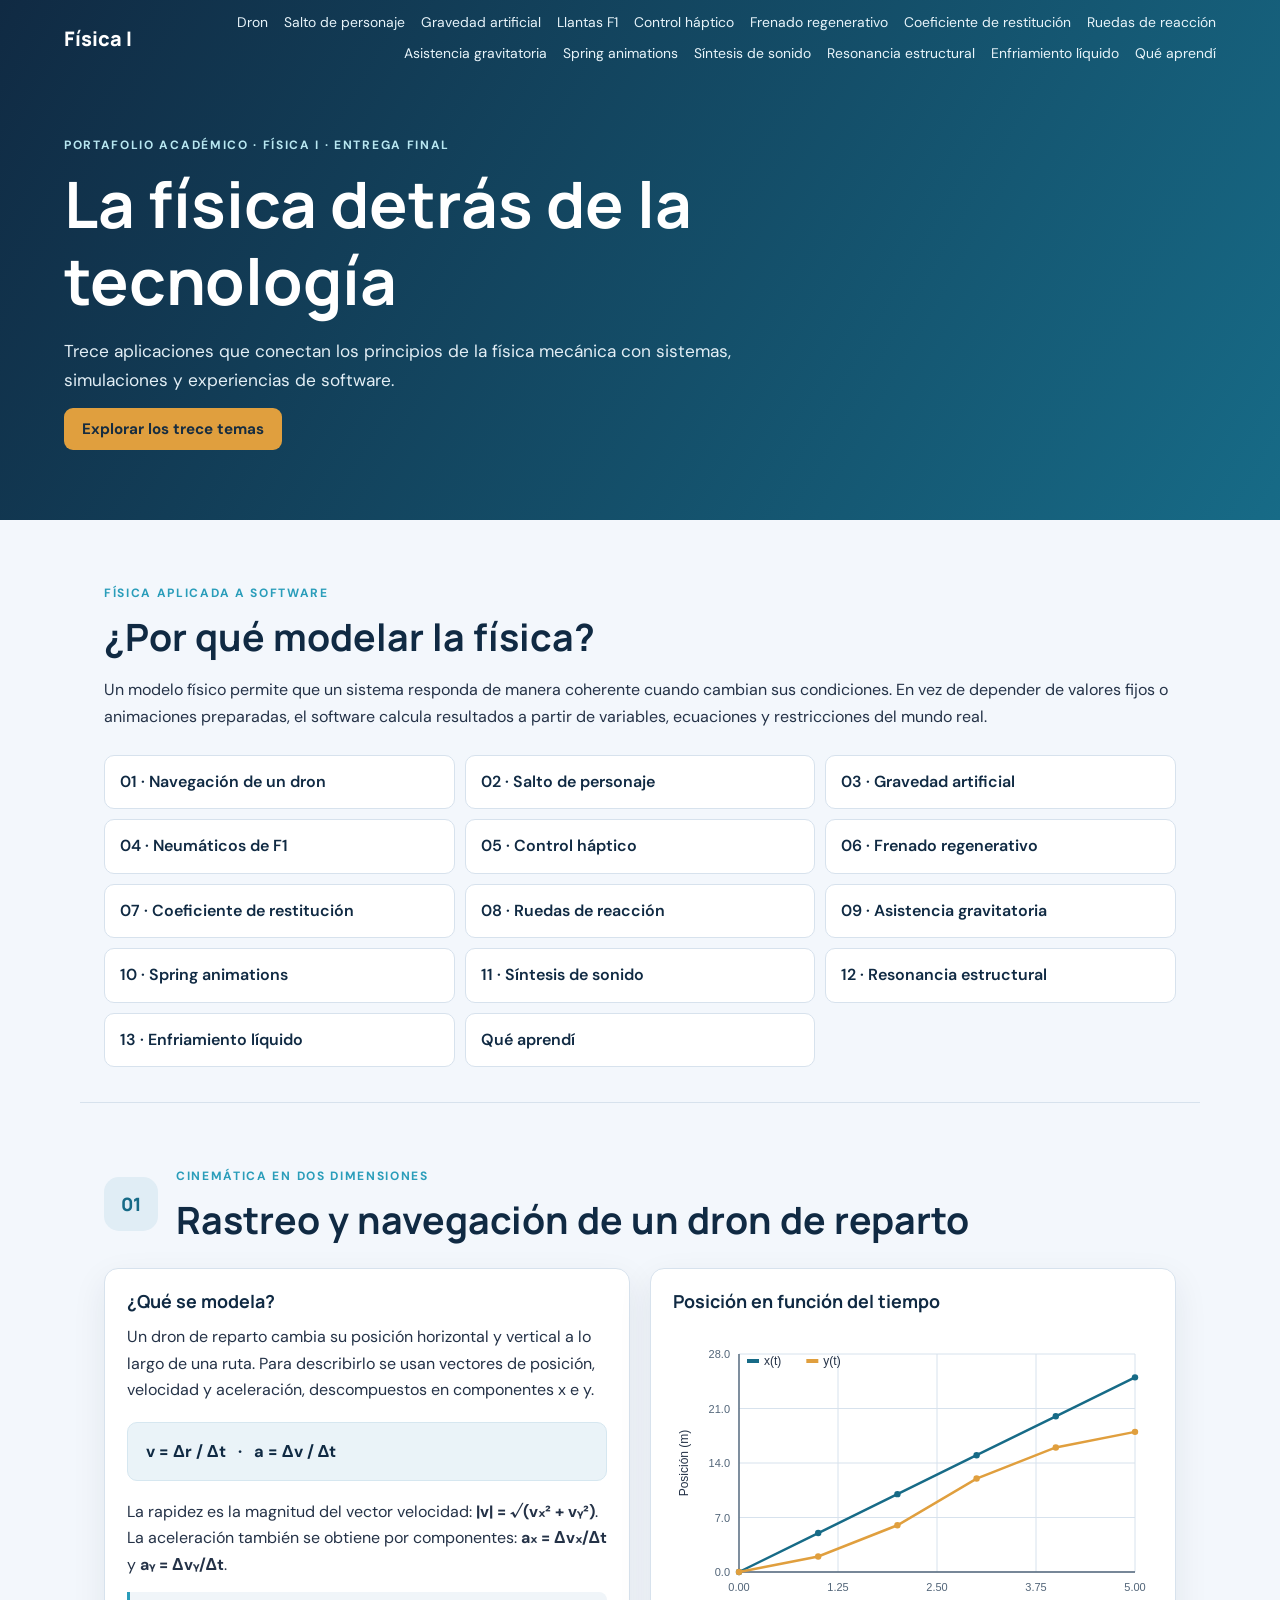
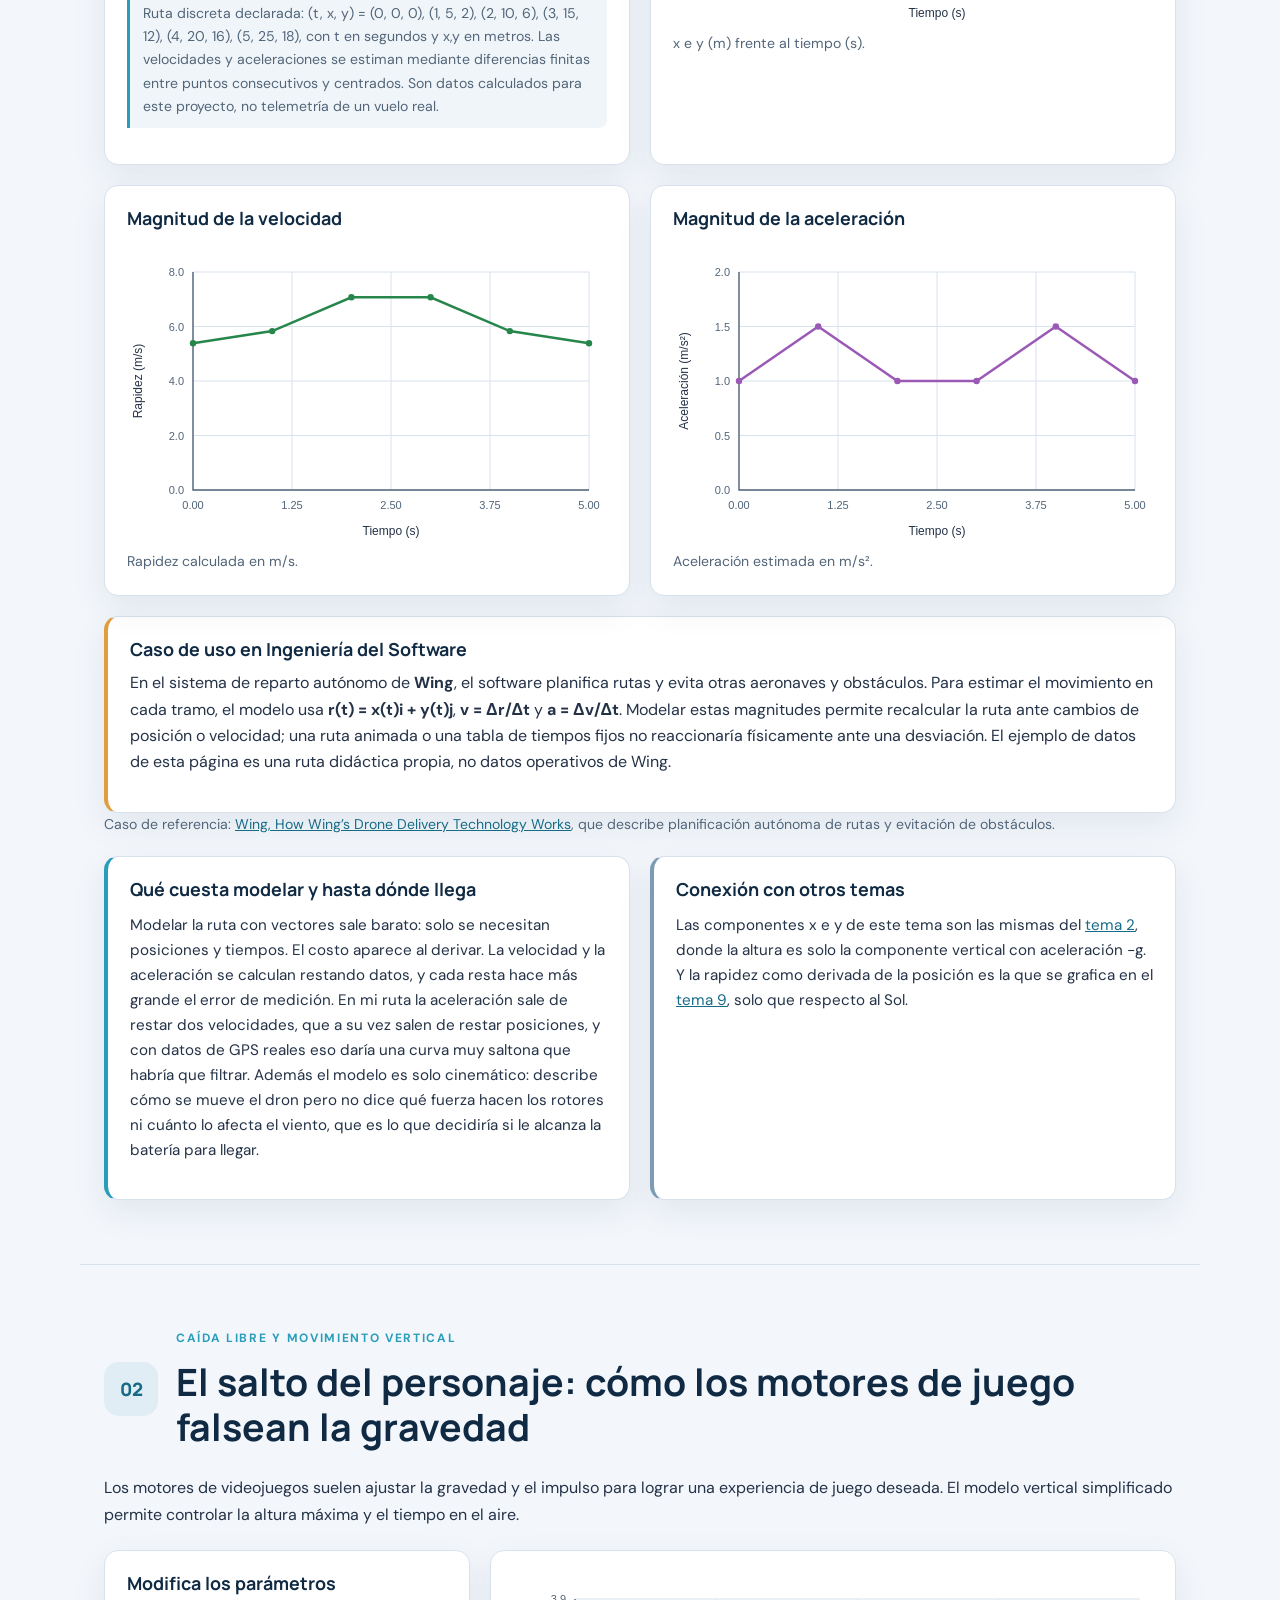
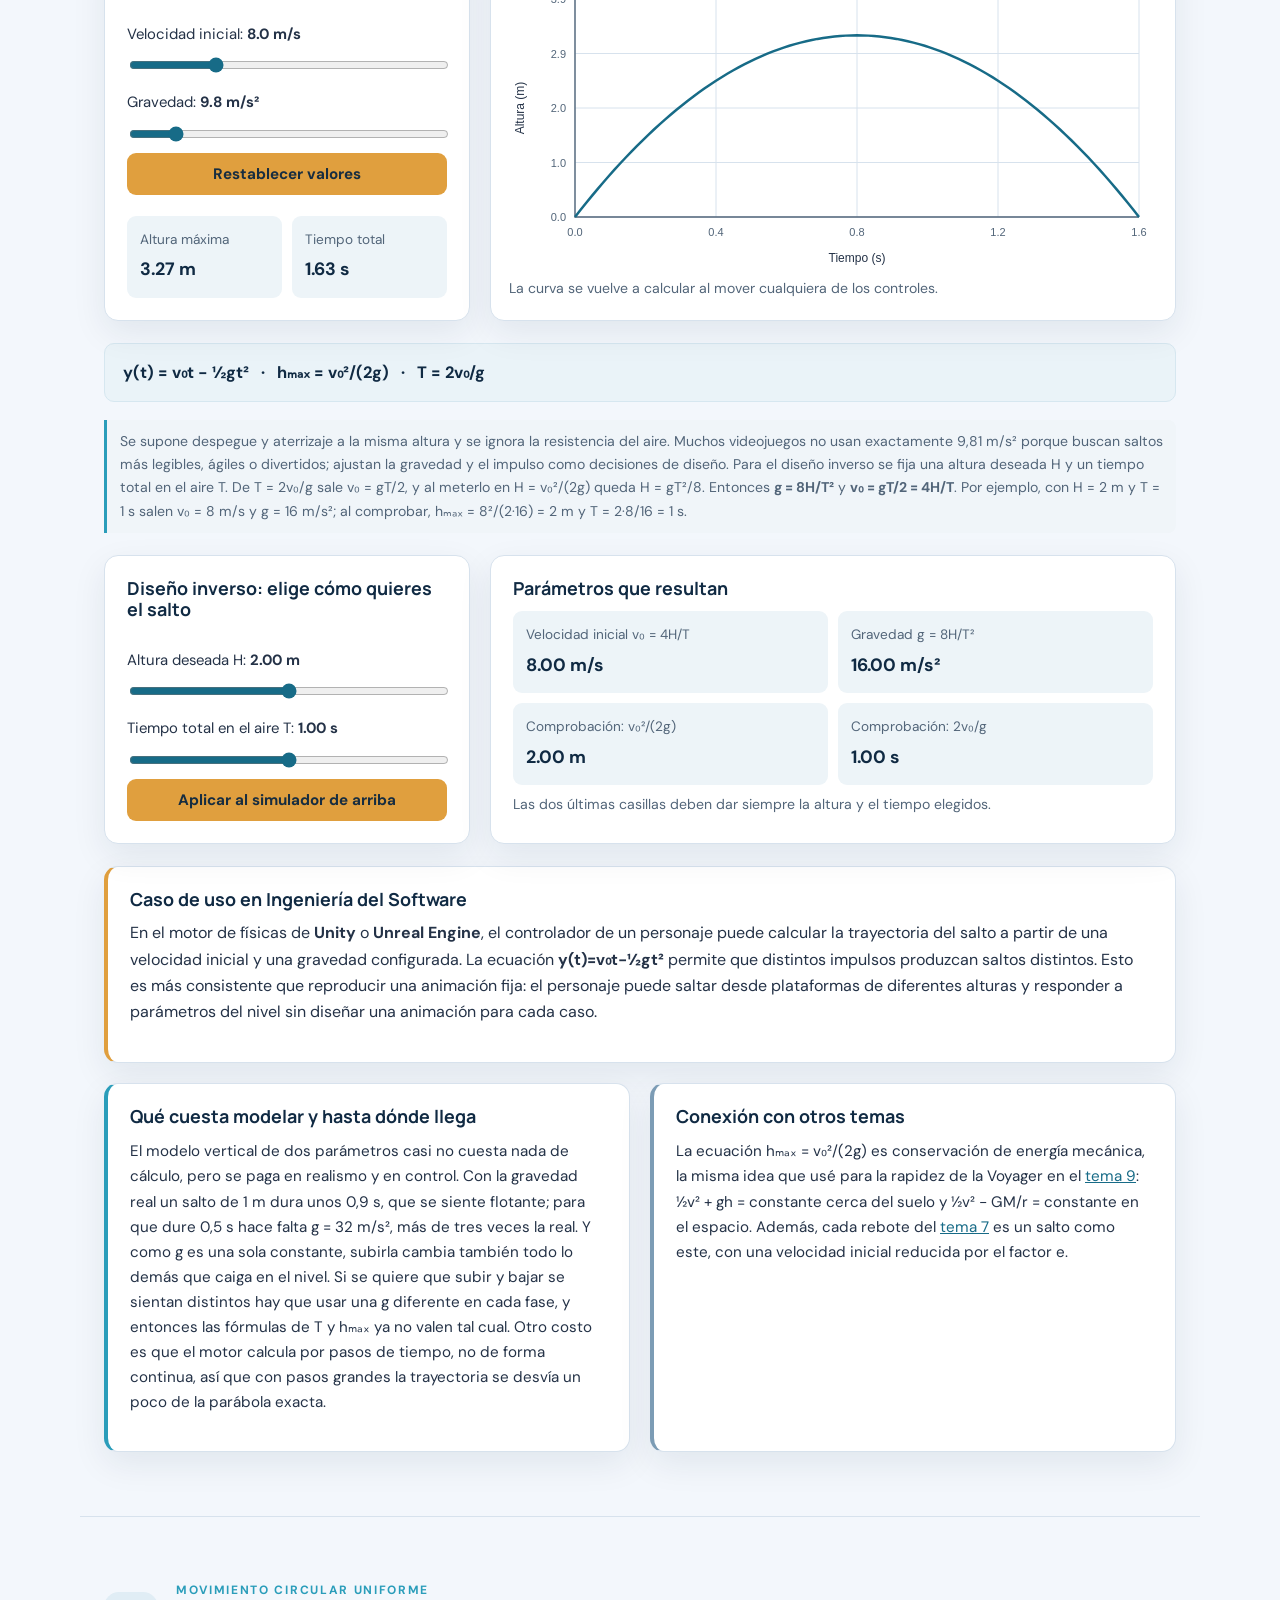
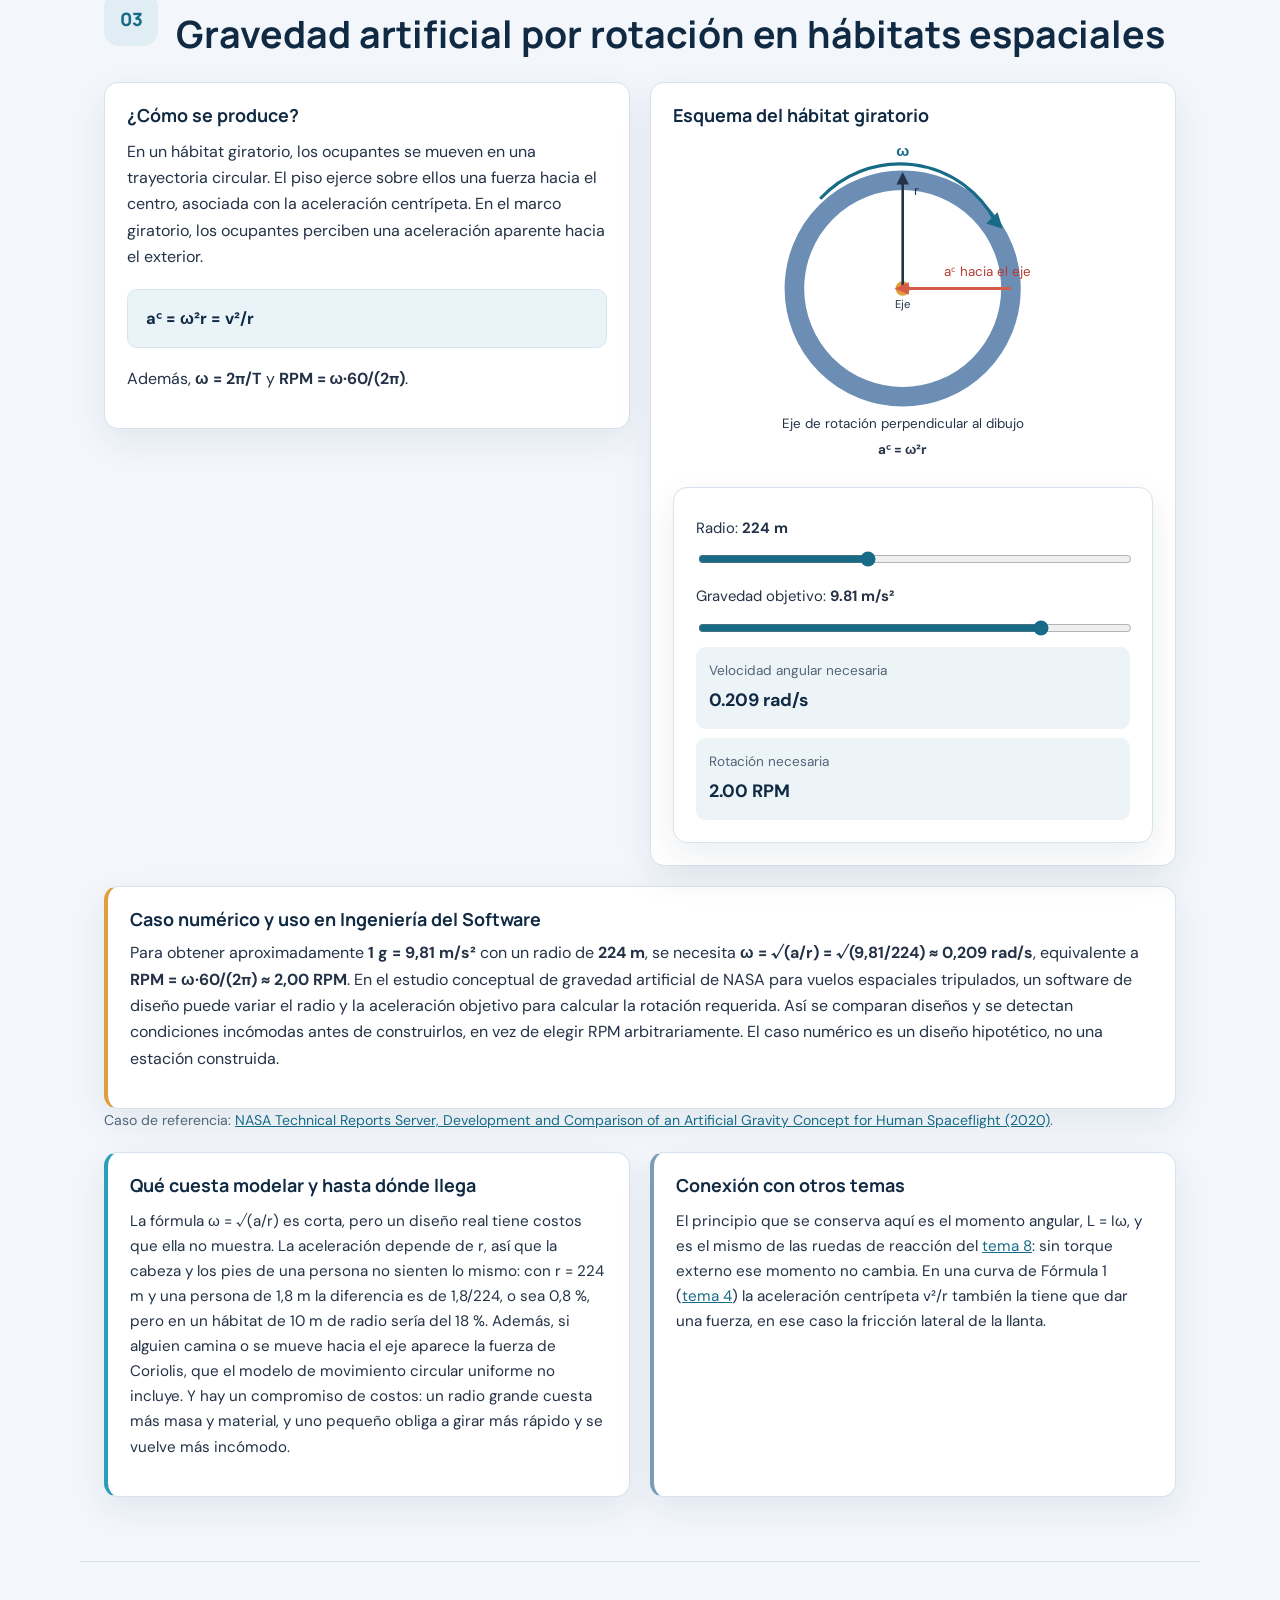
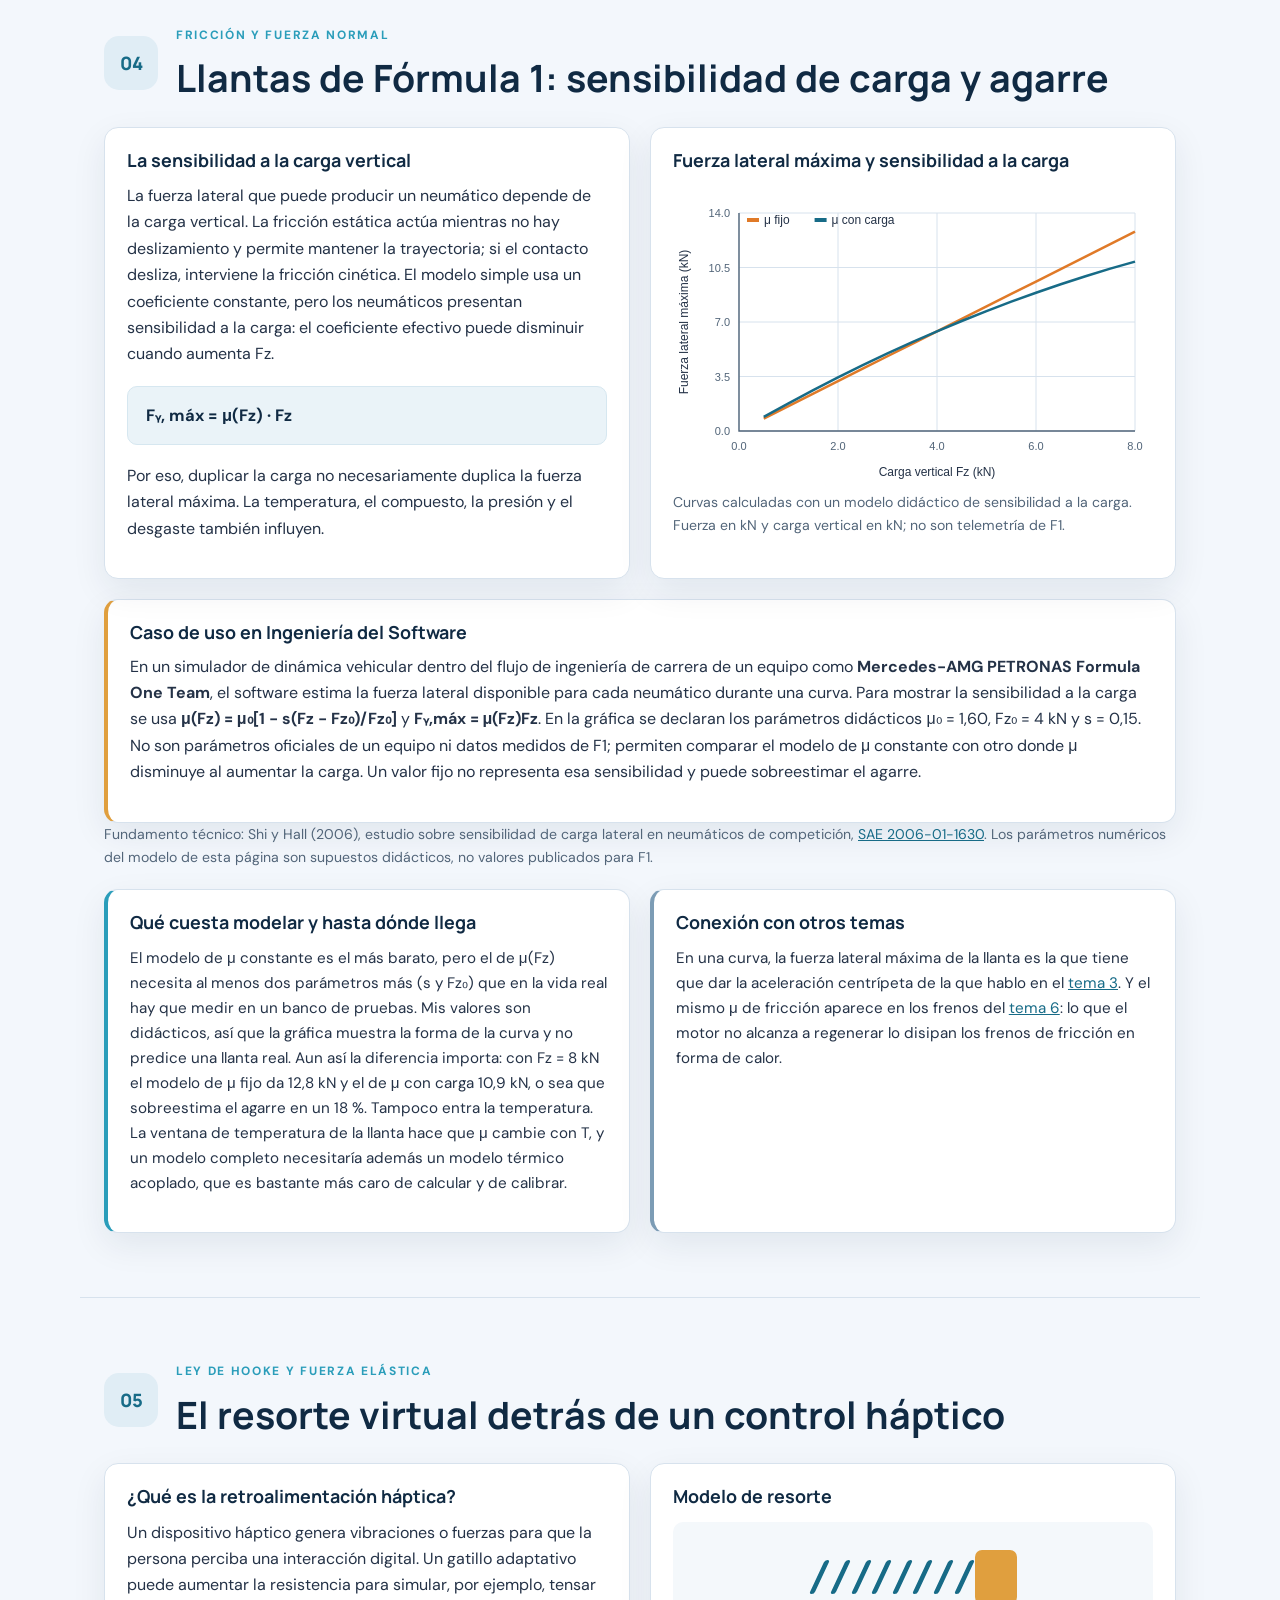
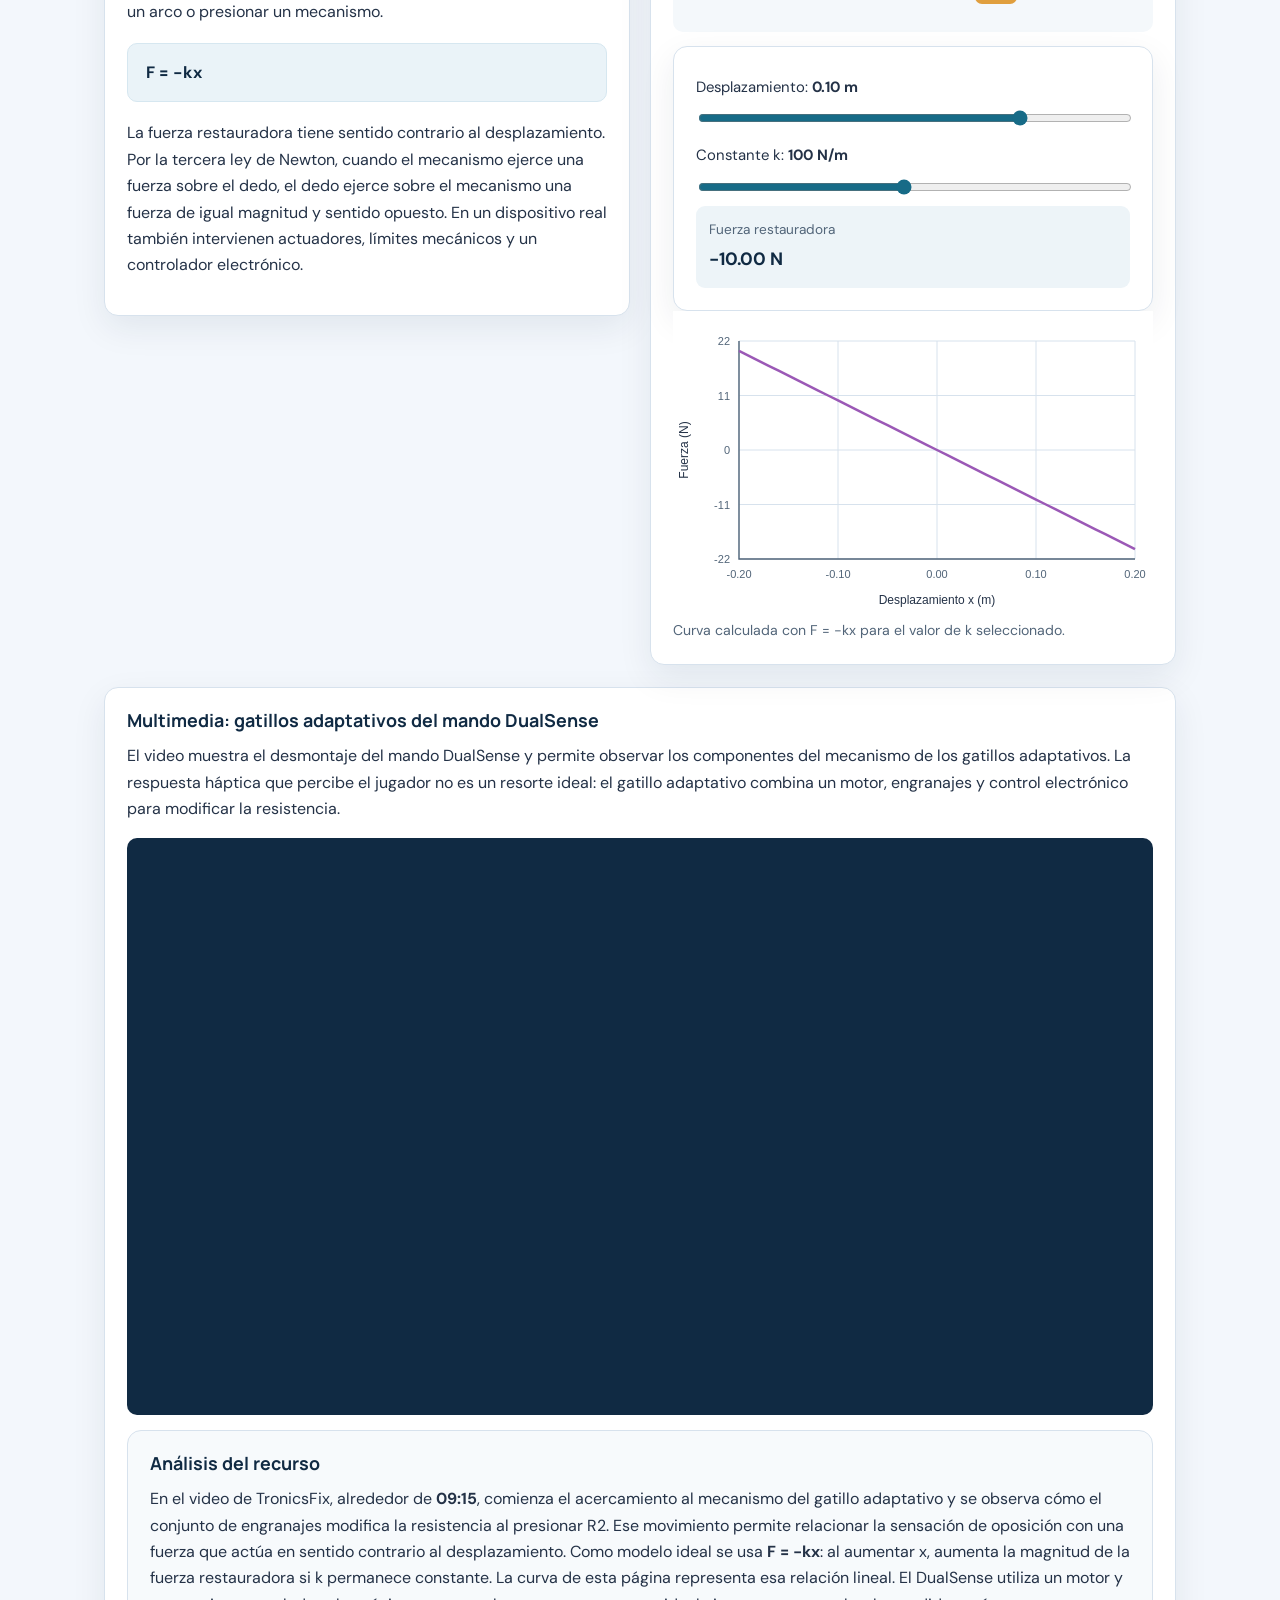
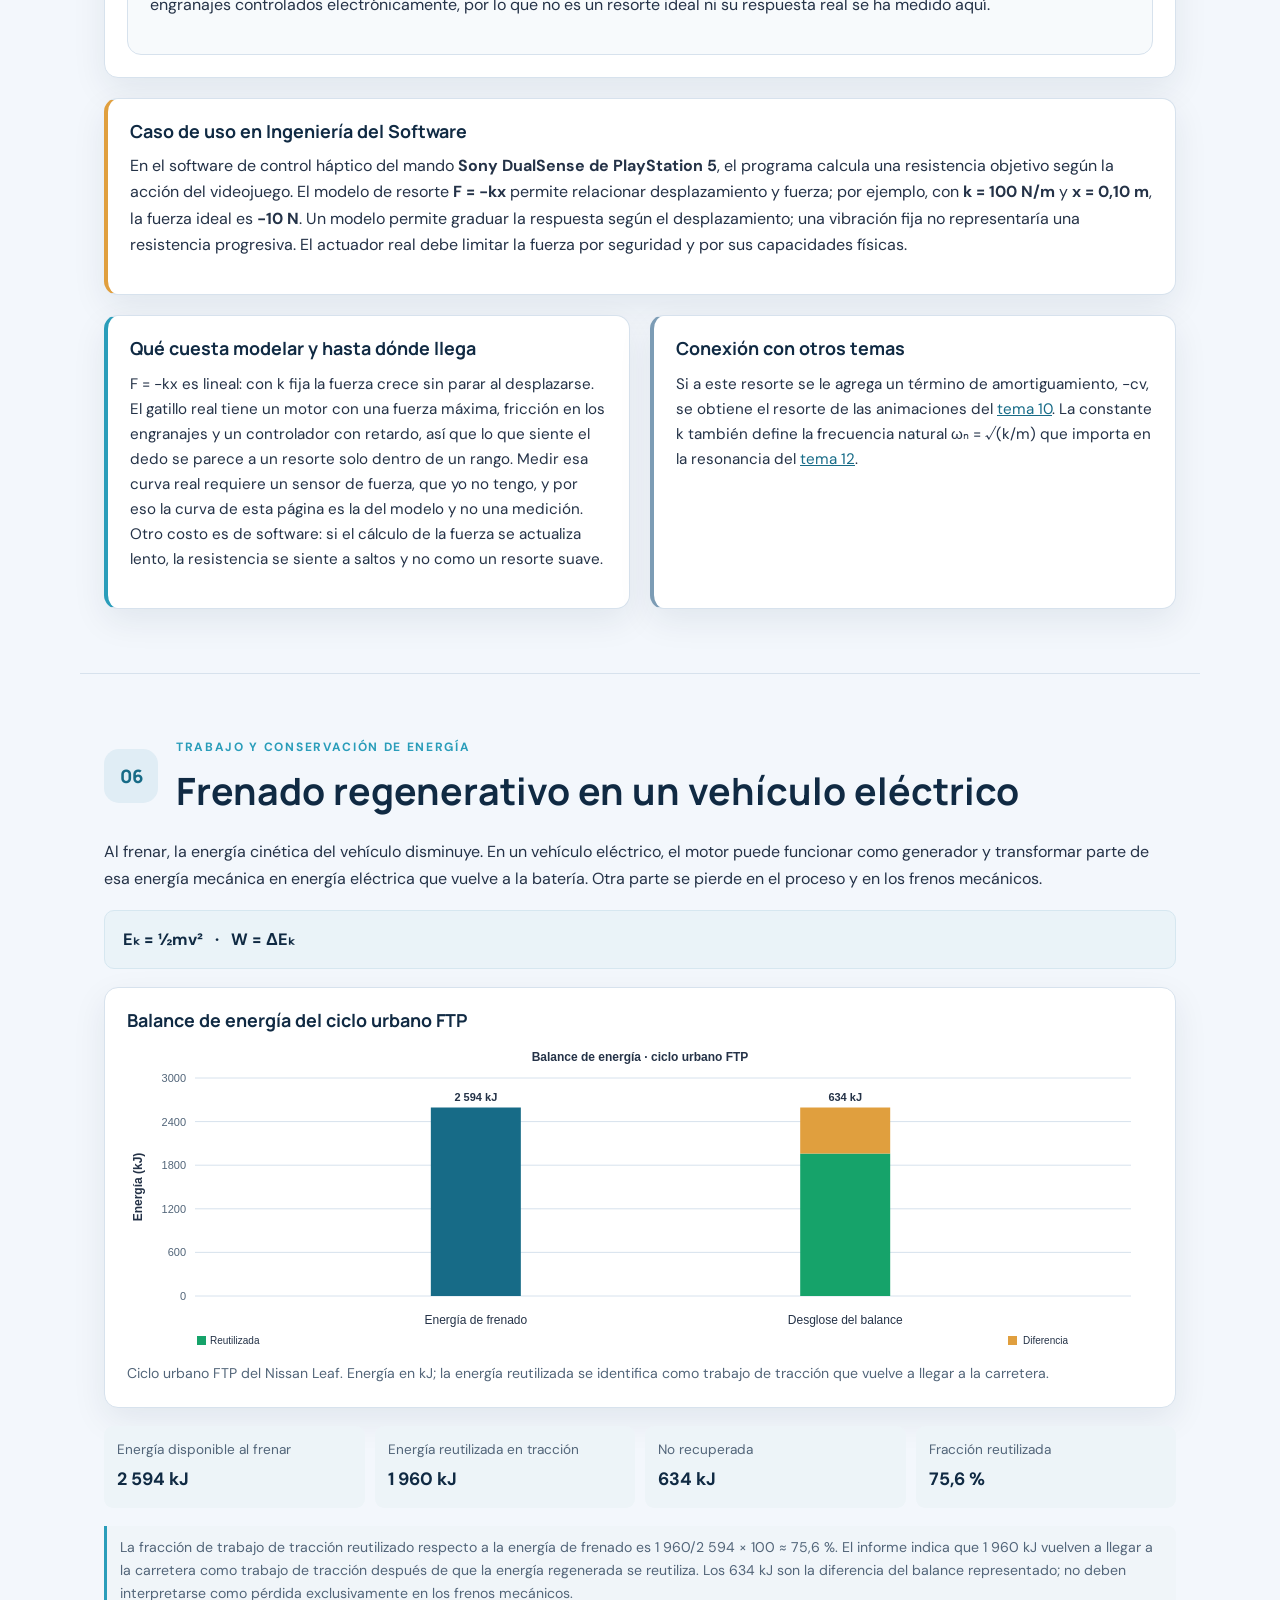
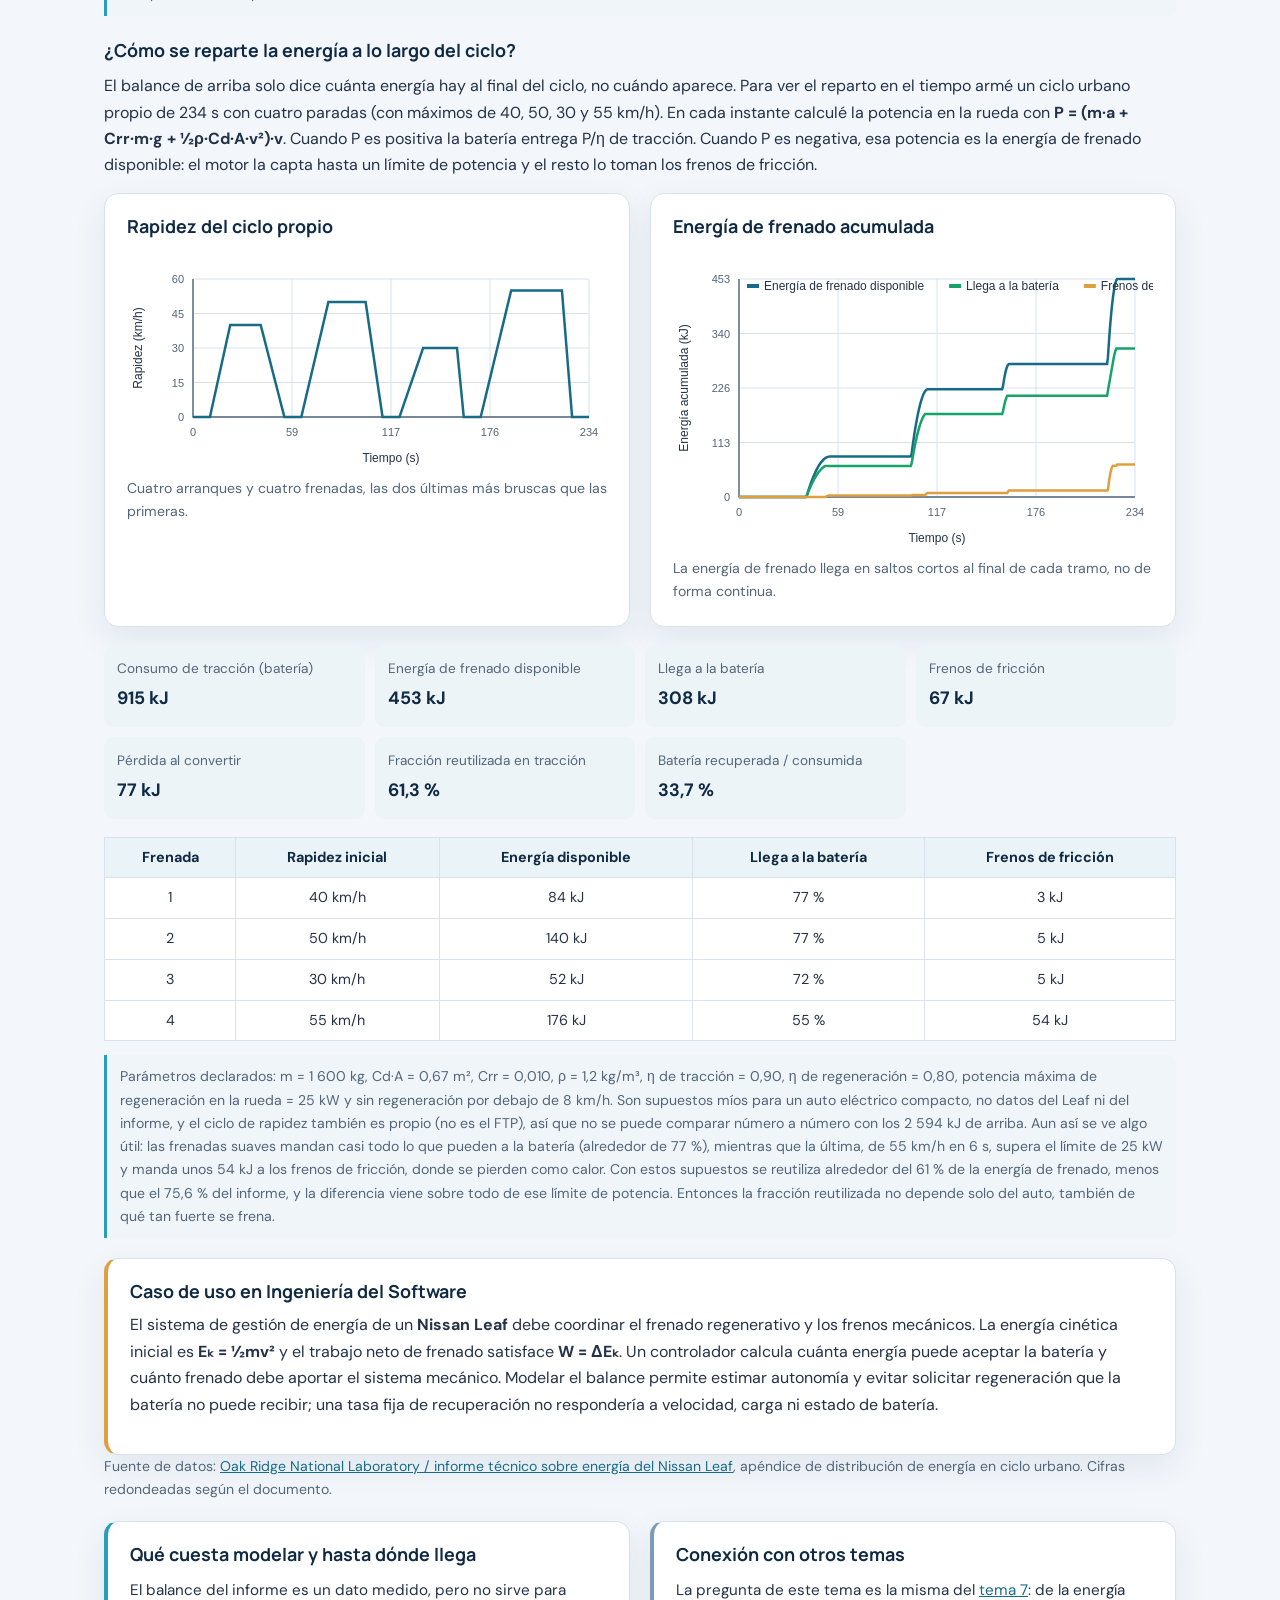
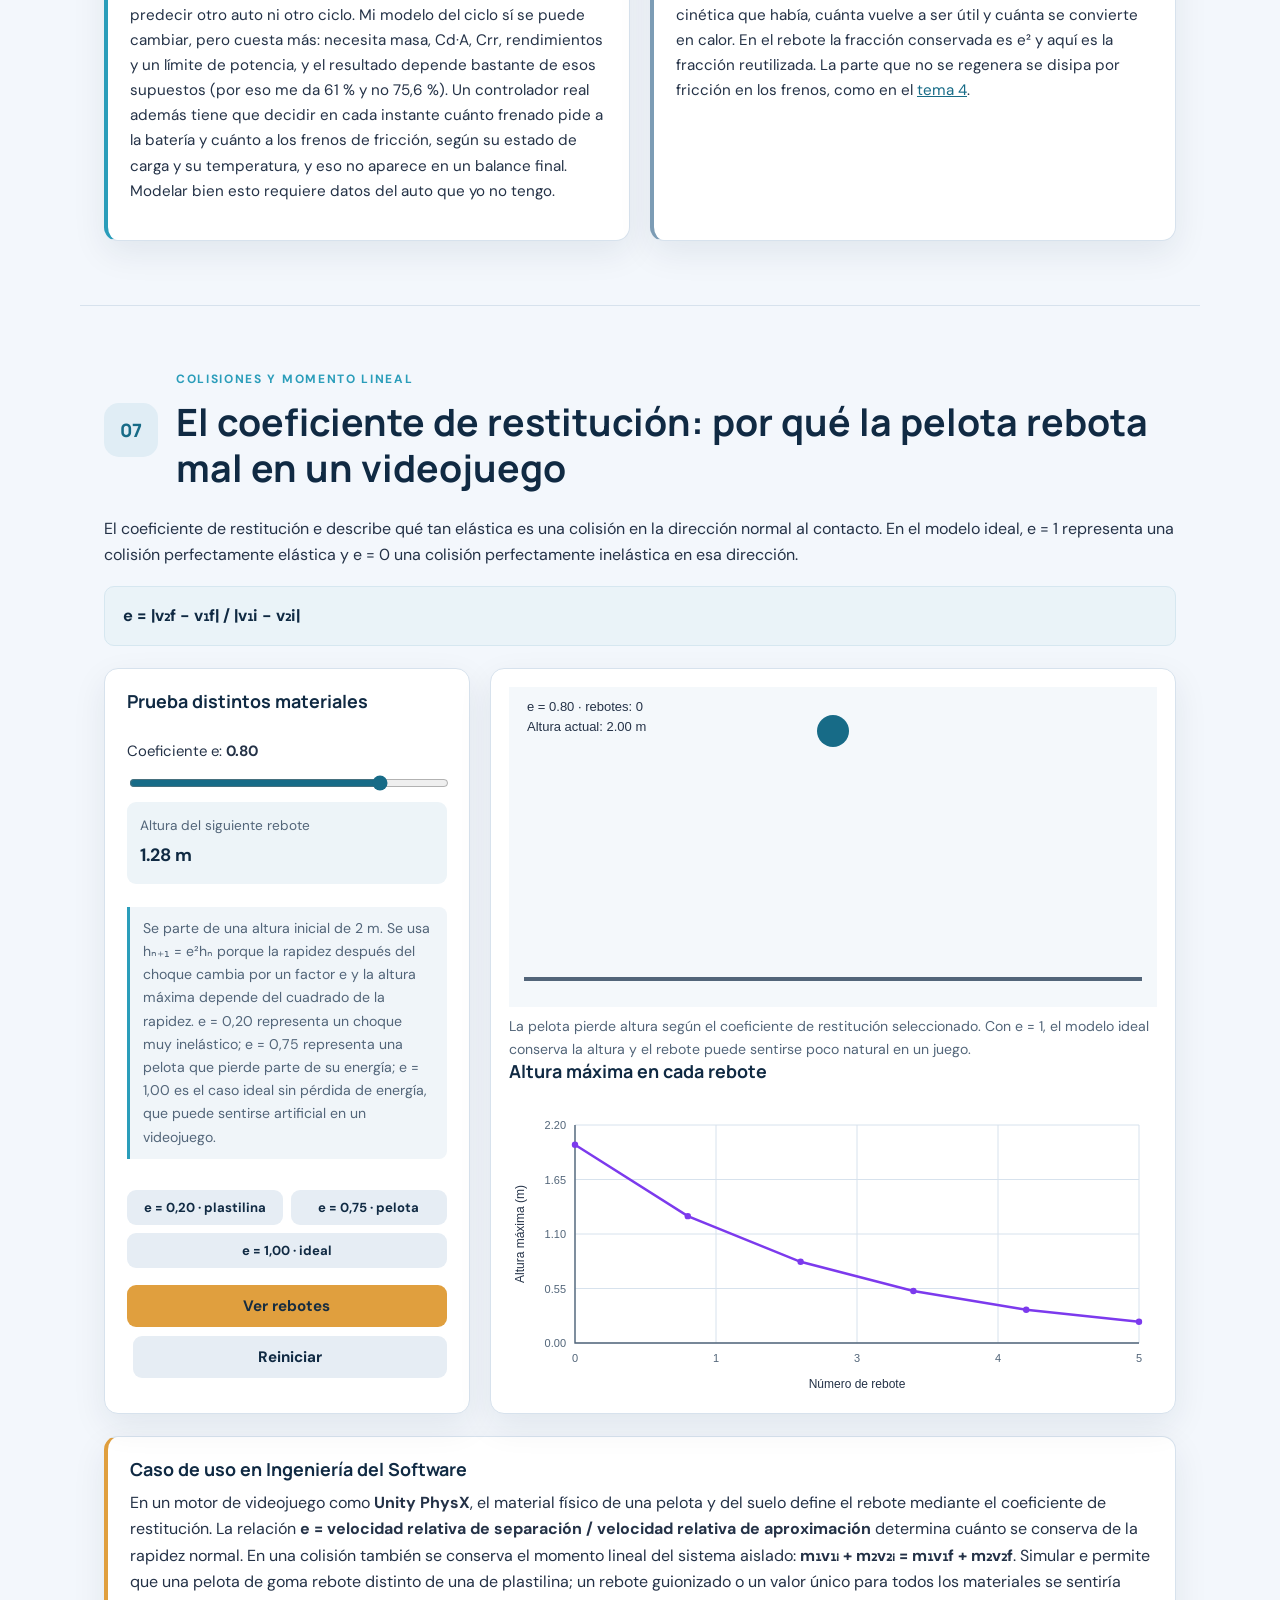
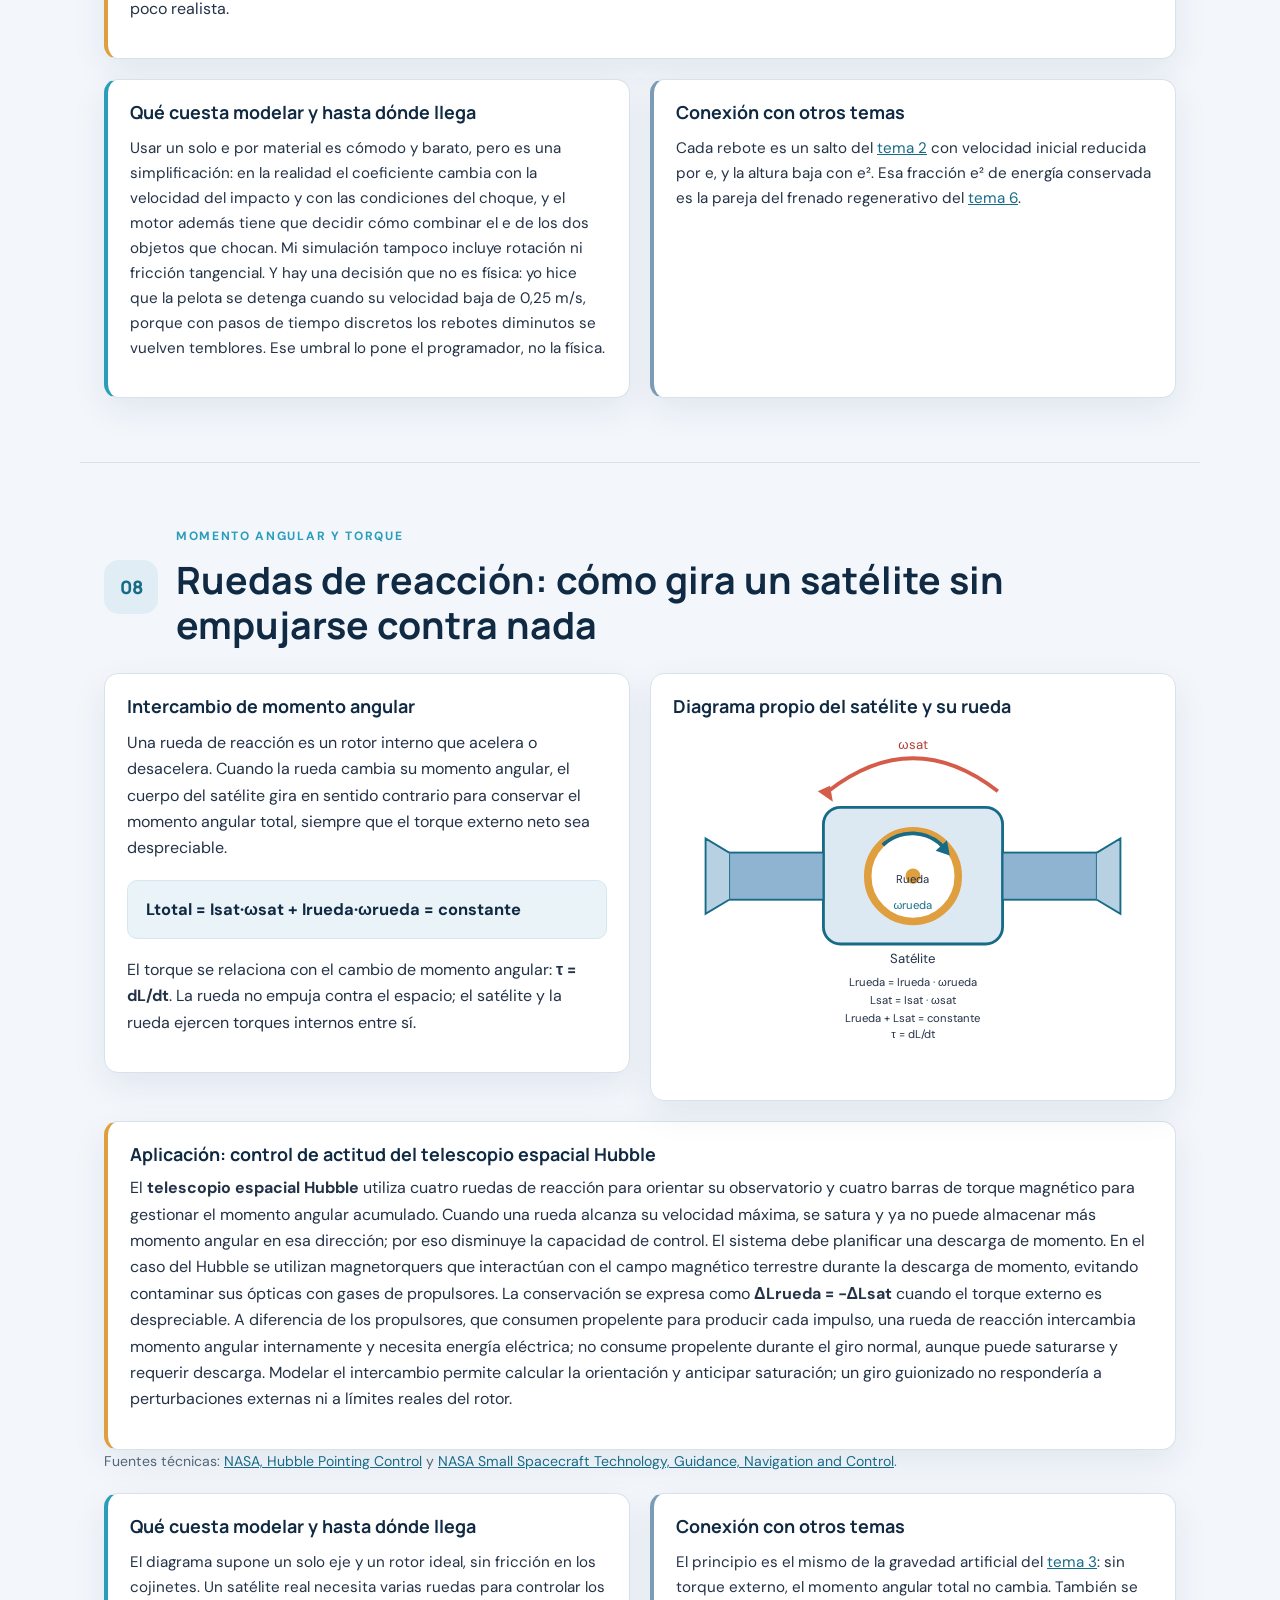
==== commit dbc8e02b: "Actualización del proyecto" ====
--- a/index.html
+++ b/index.html
@@ -3,8 +3,8 @@
 <head>
   <meta charset="UTF-8">
   <meta name="viewport" content="width=device-width, initial-scale=1.0">
-  <meta name="description" content="Portafolio de Física I: nueve aplicaciones de la física en Ingeniería del Software.">
-  <title>Portafolio de Física I | Avance 2</title>
+  <meta name="description" content="Portafolio de Física I: trece aplicaciones de la física en Ingeniería del Software.">
+  <title>Portafolio de Física I | Entrega final</title>
   <link rel="stylesheet" href="styles.css">
 </head>
 <body>
@@ -22,13 +22,18 @@
       <a href="#restitucion">Coeficiente de restitución</a>
       <a href="#ruedas">Ruedas de reacción</a>
       <a href="#voyager">Asistencia gravitatoria</a>
+      <a href="#spring">Spring animations</a>
+      <a href="#sonido">Síntesis de sonido</a>
+      <a href="#resonancia">Resonancia estructural</a>
+      <a href="#enfriamiento">Enfriamiento líquido</a>
+      <a href="#aprendi">Qué aprendí</a>
     </div>
   </nav>
   <div class="hero-content">
-    <p class="eyebrow">PORTAFOLIO ACADÉMICO · FÍSICA I · AVANCE 2</p>
+    <p class="eyebrow">PORTAFOLIO ACADÉMICO · FÍSICA I · ENTREGA FINAL</p>
     <h1>La física detrás de la tecnología</h1>
-    <p>Nueve aplicaciones que conectan los principios de la física mecánica con sistemas, simulaciones y experiencias de software.</p>
-    <a class="button" href="#temas">Explorar los nueve temas</a>
+    <p>Trece aplicaciones que conectan los principios de la física mecánica con sistemas, simulaciones y experiencias de software.</p>
+    <a class="button" href="#temas">Explorar los trece temas</a>
   </div>
 </header>
 
@@ -47,6 +52,11 @@
     <a href="#restitucion">07 · Coeficiente de restitución</a>
     <a href="#ruedas">08 · Ruedas de reacción</a>
     <a href="#voyager">09 · Asistencia gravitatoria</a>
+    <a href="#spring">10 · Spring animations</a>
+    <a href="#sonido">11 · Síntesis de sonido</a>
+    <a href="#resonancia">12 · Resonancia estructural</a>
+    <a href="#enfriamiento">13 · Enfriamiento líquido</a>
+    <a href="#aprendi">Qué aprendí</a>
   </div>
 </section>
 
@@ -87,6 +97,16 @@
     <p>En el sistema de reparto autónomo de <strong>Wing</strong>, el software planifica rutas y evita otras aeronaves y obstáculos. Para estimar el movimiento en cada tramo, el modelo usa <strong>r(t) = x(t)i + y(t)j</strong>, <strong>v = Δr/Δt</strong> y <strong>a = Δv/Δt</strong>. Modelar estas magnitudes permite recalcular la ruta ante cambios de posición o velocidad; una ruta animada o una tabla de tiempos fijos no reaccionaría físicamente ante una desviación. El ejemplo de datos de esta página es una ruta didáctica propia, no datos operativos de Wing.</p>
   </div>
   <p class="source-note">Caso de referencia: <a href="https://wing.com/technology" target="_blank" rel="noopener">Wing, How Wing’s Drone Delivery Technology Works</a>, que describe planificación autónoma de rutas y evitación de obstáculos.</p>
+  <div class="extras">
+    <div class="limits">
+      <h3>Qué cuesta modelar y hasta dónde llega</h3>
+      <p>Modelar la ruta con vectores sale barato: solo se necesitan posiciones y tiempos. El costo aparece al derivar. La velocidad y la aceleración se calculan restando datos, y cada resta hace más grande el error de medición. En mi ruta la aceleración sale de restar dos velocidades, que a su vez salen de restar posiciones, y con datos de GPS reales eso daría una curva muy saltona que habría que filtrar. Además el modelo es solo cinemático: describe cómo se mueve el dron pero no dice qué fuerza hacen los rotores ni cuánto lo afecta el viento, que es lo que decidiría si le alcanza la batería para llegar.</p>
+    </div>
+    <div class="connection">
+      <h3>Conexión con otros temas</h3>
+      <p>Las componentes x e y de este tema son las mismas del <a href="#salto">tema 2</a>, donde la altura es solo la componente vertical con aceleración −g. Y la rapidez como derivada de la posición es la que se grafica en el <a href="#voyager">tema 9</a>, solo que respecto al Sol.</p>
+    </div>
+  </div>
 </section>
 
 <section class="section project" id="salto">
@@ -102,9 +122,9 @@
     <div class="controls">
       <h3>Modifica los parámetros</h3>
       <label for="impulso">Velocidad inicial: <strong><span id="valorImpulso">8</span> m/s</strong></label>
-      <input type="range" id="impulso" min="2" max="15" value="8" step="1">
+      <input type="range" id="impulso" min="2" max="25" value="8" step="0.1">
       <label for="gravedadSalto">Gravedad: <strong><span id="valorGravedad">9.8</span> m/s²</strong></label>
-      <input type="range" id="gravedadSalto" min="1" max="15" value="9.8" step="0.1">
+      <input type="range" id="gravedadSalto" min="1" max="70" value="9.8" step="0.1">
       <button class="button" id="reiniciarSalto" type="button">Restablecer valores</button>
       <div class="metrics">
         <div><span>Altura máxima</span><strong id="alturaMaxima">3.27 m</strong></div>
@@ -117,10 +137,40 @@
     </div>
   </div>
   <div class="formula">y(t) = v₀t − ½gt² &nbsp; · &nbsp; hₘₐₓ = v₀²/(2g) &nbsp; · &nbsp; T = 2v₀/g</div>
-  <p class="note">Se supone despegue y aterrizaje a la misma altura y se ignora la resistencia del aire. Muchos videojuegos no usan exactamente 9,81 m/s² porque buscan saltos más legibles, ágiles o divertidos; ajustan la gravedad y el impulso como decisiones de diseño. Si se fija una altura deseada H y un tiempo total en el aire T, pueden calcularse los parámetros con v₀ = 2H/T y g = 4H/T². Así el salto se adapta al diseño sin recurrir a una animación fija.</p>
+  <p class="note">Se supone despegue y aterrizaje a la misma altura y se ignora la resistencia del aire. Muchos videojuegos no usan exactamente 9,81 m/s² porque buscan saltos más legibles, ágiles o divertidos; ajustan la gravedad y el impulso como decisiones de diseño. Para el diseño inverso se fija una altura deseada H y un tiempo total en el aire T. De T = 2v₀/g sale v₀ = gT/2, y al meterlo en H = v₀²/(2g) queda H = gT²/8. Entonces <strong>g = 8H/T²</strong> y <strong>v₀ = gT/2 = 4H/T</strong>. Por ejemplo, con H = 2 m y T = 1 s salen v₀ = 8 m/s y g = 16 m/s²; al comprobar, hₘₐₓ = 8²/(2·16) = 2 m y T = 2·8/16 = 1 s.</p>
+  <div class="simulator">
+    <div class="controls">
+      <h3>Diseño inverso: elige cómo quieres el salto</h3>
+      <label for="alturaDeseada">Altura deseada H: <strong><span id="valorAlturaDeseada">2.00</span> m</strong></label>
+      <input type="range" id="alturaDeseada" min="1" max="3" value="2" step="0.05">
+      <label for="tiempoDeseado">Tiempo total en el aire T: <strong><span id="valorTiempoDeseado">1.00</span> s</strong></label>
+      <input type="range" id="tiempoDeseado" min="0.6" max="1.4" value="1" step="0.05">
+      <button class="button" id="aplicarDiseno" type="button">Aplicar al simulador de arriba</button>
+    </div>
+    <div class="visual-card">
+      <h3>Parámetros que resultan</h3>
+      <div class="metrics">
+        <div><span>Velocidad inicial v₀ = 4H/T</span><strong><span id="v0Diseno">8.00</span> m/s</strong></div>
+        <div><span>Gravedad g = 8H/T²</span><strong><span id="gDiseno">16.00</span> m/s²</strong></div>
+        <div><span>Comprobación: v₀²/(2g)</span><strong><span id="hComprobada">2.00</span> m</strong></div>
+        <div><span>Comprobación: 2v₀/g</span><strong><span id="tComprobado">1.00</span> s</strong></div>
+      </div>
+      <p class="chart-caption">Las dos últimas casillas deben dar siempre la altura y el tiempo elegidos.</p>
+    </div>
+  </div>
   <div class="case-use">
     <h3>Caso de uso en Ingeniería del Software</h3>
     <p>En el motor de físicas de <strong>Unity</strong> o <strong>Unreal Engine</strong>, el controlador de un personaje puede calcular la trayectoria del salto a partir de una velocidad inicial y una gravedad configurada. La ecuación <strong>y(t)=v₀t−½gt²</strong> permite que distintos impulsos produzcan saltos distintos. Esto es más consistente que reproducir una animación fija: el personaje puede saltar desde plataformas de diferentes alturas y responder a parámetros del nivel sin diseñar una animación para cada caso.</p>
+  </div>
+  <div class="extras">
+    <div class="limits">
+      <h3>Qué cuesta modelar y hasta dónde llega</h3>
+      <p>El modelo vertical de dos parámetros casi no cuesta nada de cálculo, pero se paga en realismo y en control. Con la gravedad real un salto de 1 m dura unos 0,9 s, que se siente flotante; para que dure 0,5 s hace falta g = 32 m/s², más de tres veces la real. Y como g es una sola constante, subirla cambia también todo lo demás que caiga en el nivel. Si se quiere que subir y bajar se sientan distintos hay que usar una g diferente en cada fase, y entonces las fórmulas de T y hₘₐₓ ya no valen tal cual. Otro costo es que el motor calcula por pasos de tiempo, no de forma continua, así que con pasos grandes la trayectoria se desvía un poco de la parábola exacta.</p>
+    </div>
+    <div class="connection">
+      <h3>Conexión con otros temas</h3>
+      <p>La ecuación hₘₐₓ = v₀²/(2g) es conservación de energía mecánica, la misma idea que usé para la rapidez de la Voyager en el <a href="#voyager">tema 9</a>: ½v² + gh = constante cerca del suelo y ½v² − GM/r = constante en el espacio. Además, cada rebote del <a href="#restitucion">tema 7</a> es un salto como este, con una velocidad inicial reducida por el factor e.</p>
+    </div>
   </div>
 </section>
 
@@ -172,6 +222,16 @@
     <p>Para obtener aproximadamente <strong>1 g = 9,81 m/s²</strong> con un radio de <strong>224 m</strong>, se necesita <strong>ω = √(a/r) = √(9,81/224) ≈ 0,209 rad/s</strong>, equivalente a <strong>RPM = ω·60/(2π) ≈ 2,00 RPM</strong>. En el estudio conceptual de gravedad artificial de NASA para vuelos espaciales tripulados, un software de diseño puede variar el radio y la aceleración objetivo para calcular la rotación requerida. Así se comparan diseños y se detectan condiciones incómodas antes de construirlos, en vez de elegir RPM arbitrariamente. El caso numérico es un diseño hipotético, no una estación construida.</p>
   </div>
   <p class="source-note">Caso de referencia: <a href="https://ntrs.nasa.gov/citations/20205004959" target="_blank" rel="noopener">NASA Technical Reports Server, Development and Comparison of an Artificial Gravity Concept for Human Spaceflight (2020)</a>.</p>
+  <div class="extras">
+    <div class="limits">
+      <h3>Qué cuesta modelar y hasta dónde llega</h3>
+      <p>La fórmula ω = √(a/r) es corta, pero un diseño real tiene costos que ella no muestra. La aceleración depende de r, así que la cabeza y los pies de una persona no sienten lo mismo: con r = 224 m y una persona de 1,8 m la diferencia es de 1,8/224, o sea 0,8 %, pero en un hábitat de 10 m de radio sería del 18 %. Además, si alguien camina o se mueve hacia el eje aparece la fuerza de Coriolis, que el modelo de movimiento circular uniforme no incluye. Y hay un compromiso de costos: un radio grande cuesta más masa y material, y uno pequeño obliga a girar más rápido y se vuelve más incómodo.</p>
+    </div>
+    <div class="connection">
+      <h3>Conexión con otros temas</h3>
+      <p>El principio que se conserva aquí es el momento angular, L = Iω, y es el mismo de las ruedas de reacción del <a href="#ruedas">tema 8</a>: sin torque externo ese momento no cambia. En una curva de Fórmula 1 (<a href="#formula1">tema 4</a>) la aceleración centrípeta v²/r también la tiene que dar una fuerza, en ese caso la fricción lateral de la llanta.</p>
+    </div>
+  </div>
 </section>
 
 <section class="section project" id="formula1">
@@ -200,6 +260,16 @@
     <p>En un simulador de dinámica vehicular dentro del flujo de ingeniería de carrera de un equipo como <strong>Mercedes-AMG PETRONAS Formula One Team</strong>, el software estima la fuerza lateral disponible para cada neumático durante una curva. Para mostrar la sensibilidad a la carga se usa <strong>μ(Fz) = μ₀[1 − s(Fz − Fz₀)/Fz₀]</strong> y <strong>Fᵧ,máx = μ(Fz)Fz</strong>. En la gráfica se declaran los parámetros didácticos μ₀ = 1,60, Fz₀ = 4 kN y s = 0,15. No son parámetros oficiales de un equipo ni datos medidos de F1; permiten comparar el modelo de μ constante con otro donde μ disminuye al aumentar la carga. Un valor fijo no representa esa sensibilidad y puede sobreestimar el agarre.</p>
   </div>
   <p class="source-note">Fundamento técnico: Shi y Hall (2006), estudio sobre sensibilidad de carga lateral en neumáticos de competición, <a href="https://doi.org/10.4271/2006-01-1630" target="_blank" rel="noopener">SAE 2006-01-1630</a>. Los parámetros numéricos del modelo de esta página son supuestos didácticos, no valores publicados para F1.</p>
+  <div class="extras">
+    <div class="limits">
+      <h3>Qué cuesta modelar y hasta dónde llega</h3>
+      <p>El modelo de μ constante es el más barato, pero el de μ(Fz) necesita al menos dos parámetros más (s y Fz₀) que en la vida real hay que medir en un banco de pruebas. Mis valores son didácticos, así que la gráfica muestra la forma de la curva y no predice una llanta real. Aun así la diferencia importa: con Fz = 8 kN el modelo de μ fijo da 12,8 kN y el de μ con carga 10,9 kN, o sea que sobreestima el agarre en un 18 %. Tampoco entra la temperatura. La ventana de temperatura de la llanta hace que μ cambie con T, y un modelo completo necesitaría además un modelo térmico acoplado, que es bastante más caro de calcular y de calibrar.</p>
+    </div>
+    <div class="connection">
+      <h3>Conexión con otros temas</h3>
+      <p>En una curva, la fuerza lateral máxima de la llanta es la que tiene que dar la aceleración centrípeta de la que hablo en el <a href="#gravedad">tema 3</a>. Y el mismo μ de fricción aparece en los frenos del <a href="#regenerativo">tema 6</a>: lo que el motor no alcanza a regenerar lo disipan los frenos de fricción en forma de calor.</p>
+    </div>
+  </div>
 </section>
 
 <section class="section project" id="resorte">
@@ -249,6 +319,16 @@
     <h3>Caso de uso en Ingeniería del Software</h3>
     <p>En el software de control háptico del mando <strong>Sony DualSense de PlayStation 5</strong>, el programa calcula una resistencia objetivo según la acción del videojuego. El modelo de resorte <strong>F = −kx</strong> permite relacionar desplazamiento y fuerza; por ejemplo, con <strong>k = 100 N/m</strong> y <strong>x = 0,10 m</strong>, la fuerza ideal es <strong>−10 N</strong>. Un modelo permite graduar la respuesta según el desplazamiento; una vibración fija no representaría una resistencia progresiva. El actuador real debe limitar la fuerza por seguridad y por sus capacidades físicas.</p>
   </div>
+  <div class="extras">
+    <div class="limits">
+      <h3>Qué cuesta modelar y hasta dónde llega</h3>
+      <p>F = −kx es lineal: con k fija la fuerza crece sin parar al desplazarse. El gatillo real tiene un motor con una fuerza máxima, fricción en los engranajes y un controlador con retardo, así que lo que siente el dedo se parece a un resorte solo dentro de un rango. Medir esa curva real requiere un sensor de fuerza, que yo no tengo, y por eso la curva de esta página es la del modelo y no una medición. Otro costo es de software: si el cálculo de la fuerza se actualiza lento, la resistencia se siente a saltos y no como un resorte suave.</p>
+    </div>
+    <div class="connection">
+      <h3>Conexión con otros temas</h3>
+      <p>Si a este resorte se le agrega un término de amortiguamiento, −cv, se obtiene el resorte de las animaciones del <a href="#spring">tema 10</a>. La constante k también define la frecuencia natural ωₙ = √(k/m) que importa en la resonancia del <a href="#resonancia">tema 12</a>.</p>
+    </div>
+  </div>
 </section>
 
 <section class="section project" id="regenerativo">
@@ -273,11 +353,53 @@
     <div><span>Fracción reutilizada</span><strong>75,6 %</strong></div>
   </div>
   <p class="note">La fracción de trabajo de tracción reutilizado respecto a la energía de frenado es 1 960/2 594 × 100 ≈ 75,6 %. El informe indica que 1 960 kJ vuelven a llegar a la carretera como trabajo de tracción después de que la energía regenerada se reutiliza. Los 634 kJ son la diferencia del balance representado; no deben interpretarse como pérdida exclusivamente en los frenos mecánicos.</p>
+  <div class="cycle-block">
+    <h3>¿Cómo se reparte la energía a lo largo del ciclo?</h3>
+    <p>El balance de arriba solo dice cuánta energía hay al final del ciclo, no cuándo aparece. Para ver el reparto en el tiempo armé un ciclo urbano propio de 234 s con cuatro paradas (con máximos de 40, 50, 30 y 55 km/h). En cada instante calculé la potencia en la rueda con <strong>P = (m·a + Crr·m·g + ½ρ·Cd·A·v²)·v</strong>. Cuando P es positiva la batería entrega P/η de tracción. Cuando P es negativa, esa potencia es la energía de frenado disponible: el motor la capta hasta un límite de potencia y el resto lo toman los frenos de fricción.</p>
+    <div class="project-grid">
+      <div class="visual-card">
+        <h3>Rapidez del ciclo propio</h3>
+        <canvas id="graficaCicloVel" aria-label="Rapidez en función del tiempo del ciclo urbano propio"></canvas>
+        <p class="chart-caption">Cuatro arranques y cuatro frenadas, las dos últimas más bruscas que las primeras.</p>
+      </div>
+      <div class="visual-card">
+        <h3>Energía de frenado acumulada</h3>
+        <canvas id="graficaCicloEnergia" aria-label="Energía de frenado disponible, recuperada y disipada en frenos de fricción, acumulada en el tiempo"></canvas>
+        <p class="chart-caption">La energía de frenado llega en saltos cortos al final de cada tramo, no de forma continua.</p>
+      </div>
+    </div>
+    <div class="metrics energy-metrics">
+      <div><span>Consumo de tracción (batería)</span><strong id="cicloTraccion">—</strong></div>
+      <div><span>Energía de frenado disponible</span><strong id="cicloDisponible">—</strong></div>
+      <div><span>Llega a la batería</span><strong id="cicloBateria">—</strong></div>
+      <div><span>Frenos de fricción</span><strong id="cicloFriccion">—</strong></div>
+      <div><span>Pérdida al convertir</span><strong id="cicloConversion">—</strong></div>
+      <div><span>Fracción reutilizada en tracción</span><strong id="cicloReutilizada">—</strong></div>
+      <div><span>Batería recuperada / consumida</span><strong id="cicloAhorro">—</strong></div>
+    </div>
+    <div class="table-wrap">
+      <table class="data-table">
+        <thead><tr><th>Frenada</th><th>Rapidez inicial</th><th>Energía disponible</th><th>Llega a la batería</th><th>Frenos de fricción</th></tr></thead>
+        <tbody id="tablaFrenadas"></tbody>
+      </table>
+    </div>
+    <p class="note">Parámetros declarados: m = 1 600 kg, Cd·A = 0,67 m², Crr = 0,010, ρ = 1,2 kg/m³, η de tracción = 0,90, η de regeneración = 0,80, potencia máxima de regeneración en la rueda = 25 kW y sin regeneración por debajo de 8 km/h. Son supuestos míos para un auto eléctrico compacto, no datos del Leaf ni del informe, y el ciclo de rapidez también es propio (no es el FTP), así que no se puede comparar número a número con los 2 594 kJ de arriba. Aun así se ve algo útil: las frenadas suaves mandan casi todo lo que pueden a la batería (alrededor de 77 %), mientras que la última, de 55 km/h en 6 s, supera el límite de 25 kW y manda unos 54 kJ a los frenos de fricción, donde se pierden como calor. Con estos supuestos se reutiliza alrededor del 61 % de la energía de frenado, menos que el 75,6 % del informe, y la diferencia viene sobre todo de ese límite de potencia. Entonces la fracción reutilizada no depende solo del auto, también de qué tan fuerte se frena.</p>
+  </div>
   <div class="case-use">
     <h3>Caso de uso en Ingeniería del Software</h3>
     <p>El sistema de gestión de energía de un <strong>Nissan Leaf</strong> debe coordinar el frenado regenerativo y los frenos mecánicos. La energía cinética inicial es <strong>Eₖ = ½mv²</strong> y el trabajo neto de frenado satisface <strong>W = ΔEₖ</strong>. Un controlador calcula cuánta energía puede aceptar la batería y cuánto frenado debe aportar el sistema mecánico. Modelar el balance permite estimar autonomía y evitar solicitar regeneración que la batería no puede recibir; una tasa fija de recuperación no respondería a velocidad, carga ni estado de batería.</p>
   </div>
   <p class="source-note">Fuente de datos: <a href="https://www.osti.gov/servlets/purl/1159471" target="_blank" rel="noopener">Oak Ridge National Laboratory / informe técnico sobre energía del Nissan Leaf</a>, apéndice de distribución de energía en ciclo urbano. Cifras redondeadas según el documento.</p>
+  <div class="extras">
+    <div class="limits">
+      <h3>Qué cuesta modelar y hasta dónde llega</h3>
+      <p>El balance del informe es un dato medido, pero no sirve para predecir otro auto ni otro ciclo. Mi modelo del ciclo sí se puede cambiar, pero cuesta más: necesita masa, Cd·A, Crr, rendimientos y un límite de potencia, y el resultado depende bastante de esos supuestos (por eso me da 61 % y no 75,6 %). Un controlador real además tiene que decidir en cada instante cuánto frenado pide a la batería y cuánto a los frenos de fricción, según su estado de carga y su temperatura, y eso no aparece en un balance final. Modelar bien esto requiere datos del auto que yo no tengo.</p>
+    </div>
+    <div class="connection">
+      <h3>Conexión con otros temas</h3>
+      <p>La pregunta de este tema es la misma del <a href="#restitucion">tema 7</a>: de la energía cinética que había, cuánta vuelve a ser útil y cuánta se convierte en calor. En el rebote la fracción conservada es e² y aquí es la fracción reutilizada. La parte que no se regenera se disipa por fricción en los frenos, como en el <a href="#formula1">tema 4</a>.</p>
+    </div>
+  </div>
 </section>
 
 <section class="section project" id="restitucion">
@@ -315,6 +437,16 @@
   <div class="case-use">
     <h3>Caso de uso en Ingeniería del Software</h3>
     <p>En un motor de videojuego como <strong>Unity PhysX</strong>, el material físico de una pelota y del suelo define el rebote mediante el coeficiente de restitución. La relación <strong>e = velocidad relativa de separación / velocidad relativa de aproximación</strong> determina cuánto se conserva de la rapidez normal. En una colisión también se conserva el momento lineal del sistema aislado: <strong>m₁v₁ᵢ + m₂v₂ᵢ = m₁v₁f + m₂v₂f</strong>. Simular e permite que una pelota de goma rebote distinto de una de plastilina; un rebote guionizado o un valor único para todos los materiales se sentiría poco realista.</p>
+  </div>
+  <div class="extras">
+    <div class="limits">
+      <h3>Qué cuesta modelar y hasta dónde llega</h3>
+      <p>Usar un solo e por material es cómodo y barato, pero es una simplificación: en la realidad el coeficiente cambia con la velocidad del impacto y con las condiciones del choque, y el motor además tiene que decidir cómo combinar el e de los dos objetos que chocan. Mi simulación tampoco incluye rotación ni fricción tangencial. Y hay una decisión que no es física: yo hice que la pelota se detenga cuando su velocidad baja de 0,25 m/s, porque con pasos de tiempo discretos los rebotes diminutos se vuelven temblores. Ese umbral lo pone el programador, no la física.</p>
+    </div>
+    <div class="connection">
+      <h3>Conexión con otros temas</h3>
+      <p>Cada rebote es un salto del <a href="#salto">tema 2</a> con velocidad inicial reducida por e, y la altura baja con e². Esa fracción e² de energía conservada es la pareja del frenado regenerativo del <a href="#regenerativo">tema 6</a>.</p>
+    </div>
   </div>
 </section>
 
@@ -363,6 +495,16 @@
     <p>El <strong>telescopio espacial Hubble</strong> utiliza cuatro ruedas de reacción para orientar su observatorio y cuatro barras de torque magnético para gestionar el momento angular acumulado. Cuando una rueda alcanza su velocidad máxima, se satura y ya no puede almacenar más momento angular en esa dirección; por eso disminuye la capacidad de control. El sistema debe planificar una descarga de momento. En el caso del Hubble se utilizan magnetorquers que interactúan con el campo magnético terrestre durante la descarga de momento, evitando contaminar sus ópticas con gases de propulsores. La conservación se expresa como <strong>ΔLrueda = −ΔLsat</strong> cuando el torque externo es despreciable. A diferencia de los propulsores, que consumen propelente para producir cada impulso, una rueda de reacción intercambia momento angular internamente y necesita energía eléctrica; no consume propelente durante el giro normal, aunque puede saturarse y requerir descarga. Modelar el intercambio permite calcular la orientación y anticipar saturación; un giro guionizado no respondería a perturbaciones externas ni a límites reales del rotor.</p>
   </div>
   <p class="source-note">Fuentes técnicas: <a href="https://science.nasa.gov/mission/hubble/observatory/design/pointing-control/" target="_blank" rel="noopener">NASA, Hubble Pointing Control</a> y <a href="https://www.nasa.gov/smallsat-institute/sst-soa/guidance-navigation-and-control/" target="_blank" rel="noopener">NASA Small Spacecraft Technology, Guidance, Navigation and Control</a>.</p>
+  <div class="extras">
+    <div class="limits">
+      <h3>Qué cuesta modelar y hasta dónde llega</h3>
+      <p>El diagrama supone un solo eje y un rotor ideal, sin fricción en los cojinetes. Un satélite real necesita varias ruedas para controlar los tres ejes (el Hubble usa cuatro) y ecuaciones vectoriales, y además está sometido a torques externos pequeños pero constantes que van acumulando momento angular hasta saturar las ruedas. Resolver eso cuesta masa, energía eléctrica y complejidad extra, como los magnetorquers del Hubble para descargar el momento. A cambio de ese costo se evita gastar propelente en cada giro.</p>
+    </div>
+    <div class="connection">
+      <h3>Conexión con otros temas</h3>
+      <p>El principio es el mismo de la gravedad artificial del <a href="#gravedad">tema 3</a>: sin torque externo, el momento angular total no cambia. También se parece al <a href="#voyager">tema 9</a>, donde dos cuerpos intercambian momento y el más pesado casi no cambia: aquí el satélite es el pesado y la rueda la pequeña, que cambia mucho.</p>
+    </div>
+  </div>
 </section>
 
 <section class="section project" id="voyager">
@@ -374,24 +516,266 @@
     </div>
   </div>
   <p>Durante un sobrevuelo, la gravedad del planeta desvía la trayectoria de la sonda. En el marco del planeta, la rapidez de entrada y salida puede ser aproximadamente igual, pero cambia la dirección. En el marco del Sol, la velocidad orbital del planeta se suma vectorialmente a la velocidad de la sonda y puede aumentar o disminuir su rapidez heliocéntrica.</p>
-  <div class="formula">F = G·M·m/r² &nbsp; · &nbsp; U = −GMm/r</div>
+  <div class="formula">F = G·M·m/r² &nbsp; · &nbsp; U = −GMm/r &nbsp; · &nbsp; ½v² − GM/r = constante (entre encuentros)</div>
+  <div class="project-grid">
+    <div class="visual-card">
+      <h3>Rapidez de Voyager 2 respecto al Sol: modelo físico</h3>
+      <canvas id="graficaVoyager" aria-label="Rapidez de Voyager 2 respecto al Sol en función del tiempo, con saltos en cada encuentro y frenado por el Sol entre ellos"></canvas>
+      <p class="chart-caption">Rapidez en km/s. Entre encuentros la sonda se frena porque sube en el campo gravitatorio del Sol; en cada encuentro hay un salto.</p>
+    </div>
+    <div class="visual-card">
+      <h3>Rapidez frente a distancia y comprobación</h3>
+      <canvas id="graficaVoyagerDistancia" aria-label="Rapidez frente a distancia al Sol, comparada con la rapidez de escape y con el dato de la NASA a 116 UA"></canvas>
+      <p class="chart-caption">El punto rojo es el dato de la NASA para Voyager 2 a 116 UA (15,4 km/s).</p>
+    </div>
+  </div>
+  <div class="metrics energy-metrics">
+    <div><span>Distancia en dic. 1978 que implica el modelo</span><strong><span id="voyagerRDec">—</span> UA</strong></div>
+    <div><span>Rapidez del modelo a 116 UA</span><strong><span id="voyagerFinal">—</span> km/s</strong></div>
+    <div><span>Dato de la NASA a 116 UA</span><strong>15,4 km/s</strong></div>
+    <div><span>Diferencia</span><strong>≈ 0,5 km/s</strong></div>
+  </div>
+  <p class="note"><strong>Cómo está hecho el modelo.</strong> Entre dos encuentros la sonda solo siente la gravedad del Sol, así que se conserva ½v² − GM☉/r. Con esa ecuación calculo la rapidez a cualquier distancia: la sonda se frena mientras sube. En cada encuentro sumo el cambio de rapidez respecto al Sol publicado por el JPL: +10 km/s en Júpiter, +4 en Saturno, +2 en Urano y −3 en Neptuno. Así el Sol sí frena la sonda entre planetas. La versión anterior de esta gráfica sumaba todos los incrementos sobre 12,6 km/s y terminaba en 27,6 km/s, un valor que no coincide con los unos 15 km/s reales.</p>
+  <p class="note"><strong>Datos de entrada.</strong> Rapidez de 12,6 km/s en diciembre de 1978 (informe del JPL) y de unos 10,5 km/s justo antes de Júpiter (valor aproximado de un curso de la RIT). La conservación de la energía entre esos dos valores implica que en diciembre de 1978 la sonda estaba a unas 4,65 UA del Sol. Las distancias de los planetas en la fecha de cada encuentro (5,33; 9,59; 19,12 y 30,21 UA) las calculé con los elementos keplerianos del JPL para posiciones aproximadas. Las fechas de los encuentros son 9 de julio de 1979 (Júpiter), 25 de agosto de 1981 (Saturno), 24 de enero de 1986 (Urano) y 25 de agosto de 1989 (Neptuno).</p>
+  <p class="note"><strong>Aclaración de aproximación.</strong> Los incrementos y las fechas son valores aproximados publicados, y en el eje del tiempo supongo que la distancia crece de forma lineal entre encuentros, así que esto no es una efeméride ni una reconstrucción exacta de la trayectoria: es un modelo físico que reproduce los saltos y la desaceleración solar. Resultado del modelo, rapidez antes → después de cada encuentro: <span id="tablaVoyager"></span>. Para la validación, el modelo da unos 14,9 km/s a 116 UA frente a los 15,4 km/s de la NASA. Con los incrementos de The Planetary Society (+10, +5, +2, −2) el mismo cálculo daría cerca de 17,2 km/s, más lejos del dato, y por eso usé los del JPL. Una versión con datos reales se haría descargando vectores de JPL Horizons, que no usé.</p>
+  <div class="case-use">
+    <h3>Caso de uso en Ingeniería del Software</h3>
+    <p>El software de navegación interplanetaria de la misión <strong>Voyager 2</strong> debe calcular ventanas de encuentro y trayectorias que aprovechen el movimiento orbital de los planetas. La gravitación universal se expresa como <strong>F = GMm/r²</strong> y la energía potencial como <strong>U = −GMm/r</strong>. En el marco del planeta se conserva aproximadamente la energía mecánica del sobrevuelo; en el marco solar se intercambian energía y momento con el planeta, cuya velocidad cambia una cantidad imperceptible por su enorme masa. Modelar la gravedad permite planear cambios de trayectoria y velocidad sin llevar el combustible que exigiría una maniobra propulsiva equivalente. Una trayectoria fija no permitiría optimizar la fecha y geometría del encuentro.</p>
+  </div>
+  <p class="source-note">Fuentes: <a href="https://ipnpr.jpl.nasa.gov/1970-1979/progress_report/42-50/50D.PDF" target="_blank" rel="noopener">JPL, DSN Progress Report 42-50 (1979)</a> para los 12,6 km/s; <a href="https://www.americanscientist.org/article/the-voyagers-odyssey" target="_blank" rel="noopener">American Scientist, The Voyagers’ Odyssey</a> para los cambios de rapidez (+10, +4, +2, −3 km/s); <a href="http://spiff.rit.edu/classes/phys216/workshops/w8c/voyager/voyager2.html" target="_blank" rel="noopener">RIT, Physics 216, The trajectory of Voyager 2</a> para los 10,5 km/s antes de Júpiter; <a href="https://ssd.jpl.nasa.gov/planets/approx_pos.html" target="_blank" rel="noopener">JPL, Approximate Positions of the Planets</a> para las distancias de los planetas; <a href="https://science.nasa.gov/mission/voyager/voyager-2/" target="_blank" rel="noopener">NASA, Voyager 2</a> para las fechas y los 15,4 km/s; y <a href="https://www.planetary.org/articles/20130926-gravity-assist" target="_blank" rel="noopener">The Planetary Society (2013)</a> solo como comparación.</p>
+  <div class="extras">
+    <div class="limits">
+      <h3>Qué cuesta modelar y hasta dónde llega</h3>
+      <p>El primer costo lo pagué yo: mi gráfica anterior sumaba incrementos sin considerar al Sol y daba niveles de rapidez que no existen. Incluir la conservación de la energía cuesta una ecuación más, pero cambia el resultado de forma grande. Aun así el modelo tiene límites. Usa incrementos redondeados, supone una distancia lineal en el tiempo, ignora la gravedad de los demás planetas y se valida con un solo dato (116 UA). Un modelo como el de JPL Horizons integra todas las fuerzas con observaciones de seguimiento, y es mucho más preciso pero necesita datos y cómputo que un portafolio no tiene.</p>
+    </div>
+    <div class="connection">
+      <h3>Conexión con otros temas</h3>
+      <p>Es la misma conservación de energía del salto del <a href="#salto">tema 2</a>, con la energía potencial −GMm/r en lugar de mgh. El intercambio de momento con el planeta se parece al de la rueda y el satélite del <a href="#ruedas">tema 8</a>. Y el teorema de Bernoulli del <a href="#enfriamiento">tema 13</a> es otra forma de conservar energía.</p>
+    </div>
+  </div>
+</section>
+
+<section class="section project" id="spring">
+  <div class="project-heading">
+    <span class="number">10</span>
+    <div>
+      <p class="eyebrow">OSCILACIONES AMORTIGUADAS</p>
+      <h2>Spring animations: el resorte amortiguado detrás de las animaciones de iOS y de Framer Motion</h2>
+    </div>
+  </div>
+  <p>Durante mucho tiempo una animación se describía con una duración y una curva, por ejemplo 0,3 s con ease-in-out. Una animación de resorte se describe con las magnitudes de un oscilador: rigidez k, amortiguamiento c y masa m. El elemento se mueve como si estuviera unido a su posición final por un resorte, y su posición sale de una ecuación en vez de salir de una curva dibujada.</p>
+  <div class="formula">m·x″ + c·x′ + k·(x − xₒ) = 0 &nbsp; · &nbsp; ωₙ = √(k/m) &nbsp; · &nbsp; ζ = c / (2√(k·m))</div>
+  <p>El valor de ζ decide el régimen. Si ζ &lt; 1 el sistema es <strong>subamortiguado</strong>: pasa de largo el objetivo y oscila con un sobreimpulso de e<sup>−πζ/√(1−ζ²)</sup>. Si ζ = 1 es <strong>crítico</strong>: llega lo más rápido posible sin pasarse. Si ζ &gt; 1 es <strong>sobreamortiguado</strong>: no se pasa, pero llega más lento.</p>
+  <div class="simulator">
+    <div class="controls">
+      <h3>Modifica el resorte</h3>
+      <label for="rigidez">Rigidez k: <strong><span id="valorRigidez">100</span></strong></label>
+      <input type="range" id="rigidez" min="20" max="600" value="100" step="10">
+      <label for="amortiguamiento">Amortiguamiento c: <strong><span id="valorAmortiguamiento">10</span></strong></label>
+      <input type="range" id="amortiguamiento" min="1" max="100" value="10" step="1">
+      <label for="masaSpring">Masa m: <strong><span id="valorMasaSpring">1.0</span></strong></label>
+      <input type="range" id="masaSpring" min="0.5" max="4" value="1" step="0.1">
+      <div class="preset-buttons">
+        <button class="button secondary" type="button" id="springPlay">Reproducir</button>
+        <button class="button secondary" type="button" id="springDefault">k = 100, c = 10</button>
+        <button class="button secondary" type="button" id="springCritical">Crítico</button>
+        <button class="button secondary" type="button" id="springOver">Sobreamortiguado</button>
+      </div>
+      <div class="metrics">
+        <div><span>Razón de amortiguamiento ζ</span><strong id="springZeta">0.50</strong></div>
+        <div><span>Régimen</span><strong id="springRegimen">subamortiguado</strong></div>
+        <div><span>Frecuencia natural ωₙ (rad/s)</span><strong id="springWn">10.00</strong></div>
+        <div><span>Sobreimpulso</span><strong id="springSobreimpulso">16.3 %</strong></div>
+        <div><span>Tiempo para quedar a 2 %</span><strong id="springAsentamiento">0.81 s</strong></div>
+      </div>
+    </div>
+    <div class="simulation-visual">
+      <div class="spring-track" id="springTrack"><div class="spring-box" id="springBox"></div><div class="spring-target"></div></div>
+      <canvas id="graficaSpring" aria-label="Posición del elemento animado en función del tiempo"></canvas>
+      <p class="chart-caption">El cuadro se mueve hacia la línea naranja con la posición calculada por la ecuación; la gráfica se vuelve a calcular al mover cualquier control.</p>
+    </div>
+  </div>
+  <p class="note">El tiempo de asentamiento es el último instante en que la posición se aleja más del 2 % del objetivo. Las unidades de k y c son las de la librería de animación, no son N/m ni N·s/m de un objeto real. Con k = 100 y m = 1: c = 10 (ζ = 0,5) tarda 0,81 s y sobrepasa 16 %; c = 20 (crítico) tarda 0,59 s sin sobrepasar; c = 40 (ζ = 2) tarda 1,49 s.</p>
+  <div class="case-use">
+    <h3>Caso de uso en Ingeniería del Software</h3>
+    <p>En <strong>SwiftUI de Apple</strong>, la animación por defecto es de resorte. En la sesión WWDC23 «Animate with springs» Apple explica que sus dos parámetros, duration y bounce, se convierten en masa, rigidez y amortiguamiento: <strong>mass = 1, stiffness = (2π/duration)² y damping = 4π(1 − bounce)/duration</strong> para bounce ≥ 0, lo que equivale a ζ = 1 − bounce. La librería <strong>Motion (Framer Motion)</strong> usa directamente stiffness, damping y mass, con 100, 10 y 1 por defecto, o sea ζ = 10/(2·√100) = 0,5. La razón de usar la ecuación <strong>m·x″ + c·x′ + k·x = 0</strong> en vez de una duración fija con una curva de easing es que un resorte puede partir de cualquier velocidad. Si el usuario suelta un elemento arrastrándolo o interrumpe una animación a la mitad, el resorte continúa desde la velocidad que traía y no hay saltos; Apple dice que los resortes son el único tipo de animación que mantiene continuidad tanto sin velocidad inicial como con ella.</p>
+  </div>
+  <p class="source-note">Fuentes: <a href="https://developer.apple.com/videos/play/wwdc2023/10158/" target="_blank" rel="noopener">Apple, WWDC23, Animate with springs</a>; <a href="https://motion.dev/examples/js-spring" target="_blank" rel="noopener">Motion, Spring (JavaScript)</a>. La ecuación de conversión la transcribí de las notas de la sesión.</p>
+  <div class="extras">
+    <div class="limits">
+      <h3>Qué cuesta modelar y hasta dónde llega</h3>
+      <p>Describir la animación con k, c y m le quita al diseñador algo que le importa, que es la duración exacta. En teoría un resorte nunca termina de llegar, solo se acerca como e<sup>−ζωₙt</sup>, así que hay que declarar un umbral para considerarlo en reposo. Los tres parámetros tampoco se entienden de forma intuitiva, y por eso Apple creó duration y bounce y los convierte por debajo. Calcular el resorte en cada cuadro es barato, pero si se integra con un método simple y un paso de tiempo grande, un resorte muy rígido se puede volver inestable. Por último, el rebote tiene un costo de diseño: las notas de la sesión de Apple recomiendan cuidado con valores de bounce mayores a 0,4 porque se sienten exagerados en una interfaz.</p>
+    </div>
+    <div class="connection">
+      <h3>Conexión con otros temas</h3>
+      <p>Con c = 0 esto es el resorte ideal del <a href="#resorte">tema 5</a>, sin amortiguamiento. Y si el amortiguamiento efectivo se vuelve negativo la amplitud crece en lugar de apagarse, que es justo lo que pasó en el puente del <a href="#resonancia">tema 12</a>. Cada armónico del <a href="#sonido">tema 11</a> también es un oscilador de este tipo.</p>
+    </div>
+  </div>
+</section>
+
+<section class="section project" id="sonido">
+  <div class="project-heading">
+    <span class="number">11</span>
+    <div>
+      <p class="eyebrow">ONDAS SONORAS Y ARMÓNICOS</p>
+      <h2>Síntesis de sonido: armónicos, timbre y el sintetizador</h2>
+    </div>
+  </div>
+  <p>Una nota de un instrumento no es una sola onda senoidal. Tiene una frecuencia fundamental f₀, que es la que se reconoce como la altura de la nota, y además armónicos de frecuencia n·f₀ con distintas amplitudes. Al sumarlos queda la onda completa. Lo que cambia el timbre es el conjunto de amplitudes Aₙ, aunque la nota sea la misma.</p>
+  <div class="formula">y(t) = Σ Aₙ·sen(2π·n·f₀·t) &nbsp; · &nbsp; fₙ = n·f₀</div>
+  <p>Las dos muestras son mías, hechas con un script de Python de síntesis aditiva (está en la carpeta <em>audio</em> del repositorio), por lo que no hay audio de terceros. Las dos tienen la misma fundamental, f₀ = 220 Hz (la nota la). La <strong>muestra A</strong> tiene solo armónicos impares (1, 3, 5, 7 y 9) con amplitud 1/n. La <strong>muestra B</strong> tiene todos los armónicos del 1 al 10 con amplitud 1/n.</p>
+  <div class="project-grid">
+    <div class="visual-card">
+      <h3>Muestra A · armónicos impares</h3>
+      <audio controls preload="none" src="audio/timbre_A_armonicos_impares.wav">Tu navegador no reproduce audio.</audio>
+      <canvas id="graficaOndaA" aria-label="Forma de onda de la muestra A"></canvas>
+      <p class="chart-caption">Tres períodos de la forma de onda (T = 4,55 ms).</p>
+      <canvas id="graficaEspectroA" aria-label="Contenido armónico de la muestra A"></canvas>
+      <p class="chart-caption">Amplitud de cada armónico y su frecuencia en Hz.</p>
+    </div>
+    <div class="visual-card">
+      <h3>Muestra B · todos los armónicos</h3>
+      <audio controls preload="none" src="audio/timbre_B_todos_los_armonicos.wav">Tu navegador no reproduce audio.</audio>
+      <canvas id="graficaOndaB" aria-label="Forma de onda de la muestra B"></canvas>
+      <p class="chart-caption">Tres períodos de la forma de onda (T = 4,55 ms).</p>
+      <canvas id="graficaEspectroB" aria-label="Contenido armónico de la muestra B"></canvas>
+      <p class="chart-caption">Amplitud de cada armónico y su frecuencia en Hz.</p>
+    </div>
+  </div>
+  <div class="analysis">
+    <h3>Análisis de las muestras</h3>
+    <p>Al reproducir las dos muestras se oye la misma nota, pero la A suena más hueca y la B más brillante y áspera. En la parte estable de cada audio (entre 0,04 s y 1,96 s, fuera de la subida y bajada de volumen de 40 ms) la forma de onda se repite cada T = 1/220 Hz ≈ 4,55 ms. Por eso las dos tienen la misma altura. Lo que cambia es la forma dentro de cada período. En A solo hay armónicos impares (220, 660, 1 100, 1 540 y 1 980 Hz) con amplitudes 1, 1/3, 1/5, 1/7 y 1/9, y eso da una onda parecida a una cuadrada: dos mesetas con subida y bajada rápidas, simétrica respecto al eje porque faltan los pares. En B están todos los armónicos del 1 al 10 con amplitud 1/n, y la onda se parece a un diente de sierra, con una subida lenta y una caída brusca, que no es simétrica.</p>
+    <p>La diferencia de timbre sale entonces de qué armónicos hay. B tiene el segundo armónico (440 Hz) con la mitad de la amplitud de la fundamental, y A no lo tiene, y además tiene diez componentes contra cinco, o sea más energía en las frecuencias altas, que es lo que se oye como más brillante. Para comprobar que los gráficos de esta página coinciden con los archivos, calculé la transformada de Fourier de un segundo de cada audio. En A obtuve amplitudes en proporción 1 : 0,333 : 0,200 : 0,143 : 0,111 para los armónicos 1, 3, 5, 7 y 9, con cero en los pares, y en B obtuve 1 : 0,5 : 0,333 : 0,25 … 0,1 para los armónicos del 1 al 10. Coinciden con la ecuación y(t) = Σ Aₙ·sen(2π·n·f₀·t).</p>
+  </div>
+  <div class="case-use">
+    <h3>Caso de uso en Ingeniería del Software</h3>
+    <p>La <strong>Web Audio API</strong> de los navegadores permite crear un timbre con el método <strong>createPeriodicWave(real, imag)</strong>, que recibe los coeficientes de Fourier (términos de coseno y de seno) y calcula la forma de onda de un OscillatorNode. Es la ecuación <strong>y(t) = Σ [aₙ·cos(nωt) + bₙ·sen(nωt)]</strong> escrita en código. La alternativa no física sería guardar una grabación de cada nota para cada timbre, con un archivo por cada combinación. Con el modelo de armónicos, cambiar la nota es cambiar f₀ y cambiar el timbre es cambiar la lista de coeficientes, con una sola fórmula para todas las notas.</p>
+  </div>
+  <p class="source-note">Fuente: <a href="https://developer.mozilla.org/en-US/docs/Web/API/BaseAudioContext/createPeriodicWave" target="_blank" rel="noopener">MDN, BaseAudioContext: createPeriodicWave()</a>. Audios, formas de onda y espectros: elaboración propia.</p>
+  <div class="extras">
+    <div class="limits">
+      <h3>Qué cuesta modelar y hasta dónde llega</h3>
+      <p>La síntesis aditiva cuesta un seno por armónico y por muestra. Con 10 armónicos a 22 050 muestras por segundo son 220 500 cálculos de seno por segundo por cada nota, y se multiplica con cada nota de un acorde, por eso se usan formas de onda precalculadas, como hace PeriodicWave. Además, mi modelo es demasiado simple: un instrumento real cambia la amplitud de cada armónico en el tiempo (ataque y caída), tiene ruido y armónicos ligeramente desafinados, y por eso mis muestras suenan «electrónicas». También hay un límite de muestreo: los armónicos por encima de la mitad de la frecuencia de muestreo se doblan y suenan como distorsión. Con 220 Hz el armónico 10 está en 2 200 Hz y no hay problema, pero para una nota de 2 000 Hz el armónico 6 ya pasaría de 11 025 Hz.</p>
+    </div>
+    <div class="connection">
+      <h3>Conexión con otros temas</h3>
+      <p>Cada armónico es un oscilador como los del <a href="#spring">tema 10</a>, y el sonido es la suma de ellos. Una estructura también tiene varios modos de vibración con frecuencias distintas, que hacen el papel de los armónicos: en el <a href="#resonancia">tema 12</a> el puente tenía un modo vertical y uno de torsión con frecuencias diferentes.</p>
+    </div>
+  </div>
+</section>
+
+<section class="section project" id="resonancia">
+  <div class="project-heading">
+    <span class="number">12</span>
+    <div>
+      <p class="eyebrow">OSCILACIÓN FORZADA Y RESONANCIA</p>
+      <h2>Resonancia estructural: Tacoma Narrows y por qué las tropas rompen el paso al cruzar un puente</h2>
+    </div>
+  </div>
+  <p>Cuando una fuerza periódica F₀·cos(ωt) actúa sobre un sistema con frecuencia natural ωₙ = √(k/m) y razón de amortiguamiento ζ, la amplitud en régimen estacionario es A = (F₀/k) / √((1 − r²)² + (2ζr)²), con r = ω/ωₙ. Cerca de r = 1 la amplitud es aproximadamente (F₀/k)/(2ζ), así que cuanto menos amortiguado está el sistema, más grande se vuelve. Eso explica por qué a las tropas se les manda romper el paso: pasos acompasados son una fuerza periódica, y si su frecuencia se acerca a una frecuencia natural del puente, la amplitud puede crecer mucho.</p>
+  <div class="formula">A = (F₀/k) / √((1 − r²)² + (2ζr)²) &nbsp; · &nbsp; A<sub>máx</sub> ≈ (F₀/k)/(2ζ) &nbsp; · &nbsp; r = ω/ωₙ</div>
   <div class="visual-card">
-    <h3>Reconstrucción de los cambios de rapidez heliocéntrica de Voyager 2</h3>
-    <canvas id="graficaVoyager" aria-label="Gráfica de rapidez heliocéntrica aproximada de Voyager 2 antes y después de encuentros planetarios"></canvas>
-    <p class="chart-caption">Rapidez estimada en km/s. Los saltos representan los cambios aproximados publicados en cada sobrevuelo; no es una efeméride continua.</p>
-  </div>
-  <p class="note">El punto de partida es 12,6 km/s para Voyager 2 en diciembre de 1978, según un informe de seguimiento de JPL. A esa referencia se aplican los cambios aproximados publicados: +10 km/s en Júpiter, +5 km/s en Saturno, +2 km/s en Urano y −2 km/s en Neptuno. Los segmentos horizontales entre encuentros son una simplificación visual, no describen la variación continua causada por la gravedad solar. Los encuentros de Voyager 2 ocurrieron el 9 de julio de 1979 (Júpiter), 25 de agosto de 1981 (Saturno), 24 de enero de 1986 (Urano) y 25 de agosto de 1989 (Neptuno). Para una curva continua y de mayor precisión se deben descargar vectores heliocéntricos de JPL Horizons; esta versión no presenta esos vectores como si fueran datos ya descargados.</p>
-  <div class="case-use">
-    <h3>Caso de uso en Ingeniería del Software</h3>
-    <p>El software de navegación interplanetaria de la misión <strong>Voyager 2</strong> debe calcular ventanas de encuentro y trayectorias que aprovechen el movimiento orbital de los planetas. La gravitación universal se expresa como <strong>F = GMm/r²</strong> y la energía potencial como <strong>U = −GMm/r</strong>. En el marco del planeta se conserva aproximadamente la energía mecánica del sobrevuelo; en el marco solar se intercambian energía y momento con el planeta, cuya velocidad cambia una cantidad imperceptible por su enorme masa. Modelar la gravedad permite planear cambios de trayectoria y velocidad sin llevar el combustible que exigiría una maniobra propulsiva equivalente. Una trayectoria fija no permitiría optimizar la fecha y geometría del encuentro.</p>
-  </div>
-  <p class="source-note">Fuentes: <a href="https://ipnpr.jpl.nasa.gov/1970-1979/progress_report/42-50/50D.PDF" target="_blank" rel="noopener">JPL, DSN Progress Report 42-50 (1979)</a> para la rapidez heliocéntrica de 12,6 km/s antes del encuentro con Júpiter; <a href="https://www.planetary.org/articles/20130926-gravity-assist" target="_blank" rel="noopener">The Planetary Society (2013)</a> para los cambios aproximados de rapidez; y <a href="https://science.nasa.gov/mission/voyager/voyager-2/" target="_blank" rel="noopener">NASA, Voyager 2</a> para las fechas de los sobrevuelos.</p>
-</section>
-
-<section class="section conclusion" id="conclusion">
+    <h3>Curva de resonancia para tres amortiguamientos</h3>
+    <canvas id="graficaResonancia" aria-label="Amplitud relativa en función de la frecuencia de excitación para tres razones de amortiguamiento"></canvas>
+    <p class="chart-caption">Curvas calculadas con la ecuación de arriba. Los valores de ζ son didácticos, no son los del puente.</p>
+  </div>
+  <div class="video-section">
+    <h3>Multimedia: el colapso del puente de Tacoma Narrows (1940)</h3>
+    <p>El video es la película del colapso del puente, filmada el 7 de noviembre de 1940 por Barney Elliott y Harbine Monroe. Aquí interesa el momento en que la calzada se tuerce.</p>
+    <div class="video-placeholder">
+      <iframe src="https://www.youtube.com/embed/nFzu6CNtqec" title="Colapso del puente de Tacoma Narrows, 1940" loading="lazy" allow="accelerometer; clipboard-write; encrypted-media; gyroscope; picture-in-picture; web-share" allowfullscreen></iframe>
+    </div>
+    <p class="chart-caption">Si el video no carga, se puede ver en <a href="https://www.youtube.com/watch?v=nFzu6CNtqec" target="_blank" rel="noopener">YouTube</a>.</p>
+    <div class="analysis">
+      <h3>Análisis del recurso</h3>
+      <p><strong>Qué se ve.</strong> En la parte en que la calzada se tuerce, un borde sube mientras el otro baja y la línea central casi no se mueve. Es el modo de torsión del puente, el que lo destruyó. Antes, durante unas tres horas, el puente había tenido un movimiento vertical de más o menos 1,5 pies de amplitud, pero lo que se ve en el video es la torsión.</p>
+      <p><strong>Frecuencia natural.</strong> La oscilación de torsión tenía una frecuencia de 12 ciclos por minuto, o sea <strong>0,2 Hz</strong> (período de 5 s), medida por Farquharson con cronómetro. En el video parece más rápida: al convertir la película a video se supuso 24 cuadros por segundo, y según Olson, Wolf y Hook en el video se ven unos 18 ciclos por minuto, 50 % más rápido que lo real.</p>
+      <p><strong>Fuente de la excitación.</strong> Era el viento, de unas 42 mph (cerca de 68 km/h), que era constante y no soplaba en ráfagas con esa frecuencia. La frecuencia a la que el viento desprende vórtices detrás de la calzada se calcula en cerca de 1 Hz a esa velocidad, unas cinco veces la de torsión. Entonces no coincidía con la frecuencia natural, y no es una resonancia forzada clásica como la de las tropas.</p>
+      <p><strong>Por qué crece la amplitud.</strong> Billah y Scanlan (1991) explican que fue flutter aeroelástico. Cuando la calzada se tuerce cambia el ángulo con que le llega el aire, y la fuerza del aire depende del propio movimiento. En cada ciclo el viento le entrega a la calzada más energía de la que el amortiguamiento estructural disipa, lo que equivale a un amortiguamiento efectivo negativo. La ecuación del giro θ es <strong>θ″ + (2ζωₙ − κ)·θ′ + ωₙ²·θ = 0</strong>, y la amplitud va como e<sup>(κ/2 − ζωₙ)·t</sup>: se apaga si κ &lt; 2ζωₙ y crece si κ &gt; 2ζωₙ. La segunda gráfica muestra los tres casos con la frecuencia de 0,2 Hz.</p>
+    </div>
+  </div>
+  <div class="visual-card">
+    <h3>Oscilación con amortiguamiento efectivo positivo, cero y negativo</h3>
+    <canvas id="graficaCrecimiento" aria-label="Giro de la calzada en función del tiempo para tres valores del factor de crecimiento"></canvas>
+    <p class="chart-caption">Gráfica calculada con θ(t) = e<sup>σt</sup>·cos(2π·0,2·t), con σ = κ/2 − ζωₙ. Los valores de σ son didácticos.</p>
+  </div>
+  <div class="case-use">
+    <h3>Caso de uso en Ingeniería del Software</h3>
+    <p>El puente peatonal <strong>London Millennium Footbridge</strong>, diseñado por Arup, se abrió el 10 de junio de 2000 y se cerró dos días después porque se movía de lado cuando lo cruzaba mucha gente: tenía modos laterales entre 0,5 y 1,1 Hz, y los peatones sincronizaban sus pasos con el movimiento, lo que lo reforzaba. Las frecuencias naturales de una estructura se calculan resolviendo <strong>det(K − ω²M) = 0</strong>, y la respuesta con amortiguamiento sigue <strong>A ≈ (F₀/k)/(2ζ)</strong> cerca de la resonancia. Con ese modelo, el equipo concluyó que había que subir el amortiguamiento de aproximadamente 0,5 % a más de 20 % del crítico con amortiguadores viscosos y masas sintonizadas, porque rigidizar el puente para sacar su frecuencia del rango habría cambiado mucho su apariencia. Una regla fija de diseño basada solo en cargas estáticas no habría visto el problema, porque el fallo era dinámico. El puente reabrió en febrero de 2002.</p>
+  </div>
+  <p class="source-note">Fuentes: <a href="https://physicstoday.aip.org/quick-study/the-tacoma-narrows-bridge-collapse-1760014552637" target="_blank" rel="noopener">Olson, Wolf y Hook, Physics Today</a> (12 ciclos por minuto y velocidad del video); <a href="https://doi.org/10.1119/1.16590" target="_blank" rel="noopener">Billah y Scanlan (1991)</a> (flutter y frecuencia de vórtices); <a href="https://www.istructe.org/journal/volumes/volume-79-(published-in-2001)/issue-22/the-london-millennium-footbridge/" target="_blank" rel="noopener">Dallard et al. (2001), The London Millennium Footbridge</a>; <a href="https://www.taylordevices.com/wp-content/uploads/66-Damper-Retrofit-of-London.pdf" target="_blank" rel="noopener">Taylor, Damper retrofit of the London Millennium Footbridge</a> (banda de 0,5 a 1,1 Hz); <a href="https://en.wikipedia.org/wiki/Synchronous_lateral_excitation" target="_blank" rel="noopener">Wikipedia, Synchronous lateral excitation</a> (amortiguamiento de 0,5 % a 20 % crítico).</p>
+  <div class="extras">
+    <div class="limits">
+      <h3>Qué cuesta modelar y hasta dónde llega</h3>
+      <p>El modelo de oscilador forzado lineal es barato y explica por qué la amplitud llega a su máximo cerca de r = 1, pero no explica bien el puente de Tacoma. Ahí la fuerza no era F₀·cos(ωt): dependía del movimiento del puente, y la oscilación pasó de golpe a un modo de torsión de gran amplitud, que ya no es lineal. Según Arioli y Gazzola, todavía no hay consenso sobre qué provocó ese cambio brusco. Modelar el flutter de verdad pide un túnel de viento y coeficientes aerodinámicos medidos, que es mucho más caro. En el caso del Millennium Bridge el costo también fue real: el puente estuvo cerrado casi dos años mientras se probaba y se instalaban los amortiguadores.</p>
+    </div>
+    <div class="connection">
+      <h3>Conexión con otros temas</h3>
+      <p>Aquí el amortiguamiento ζ es el mismo parámetro del resorte amortiguado del <a href="#spring">tema 10</a>, y ver cómo cambia la amplitud con ζ es lo que hace útil esa simulación. Los modos de vibración del puente, vertical y de torsión, tienen frecuencias distintas igual que los armónicos del <a href="#sonido">tema 11</a>. Y la rigidez torsional del puente es su propio k, como en el resorte del <a href="#resorte">tema 5</a>.</p>
+    </div>
+  </div>
+</section>
+
+<section class="section project" id="enfriamiento">
+  <div class="project-heading">
+    <span class="number">13</span>
+    <div>
+      <p class="eyebrow">CONTINUIDAD, CAUDAL Y BERNOULLI</p>
+      <h2>Enfriamiento líquido de un centro de datos: continuidad, caudal y Bernoulli</h2>
+    </div>
+  </div>
+  <p>Un circuito de refrigeración líquida se dimensiona con un balance de calor y dos ecuaciones de fluidos. Primero, el caudal necesario sale del calor que hay que retirar. Después, la ecuación de continuidad dice cómo cambia la velocidad con la sección de la tubería, y el teorema de Bernoulli, sin pérdidas, dice cómo cambia la presión con esa velocidad.</p>
+  <div class="formula">P = ρ·Q·c·ΔT &nbsp; · &nbsp; A₁v₁ = A₂v₂ = Q &nbsp; · &nbsp; P₁ + ½ρv₁² = P₂ + ½ρv₂²</div>
+  <p><strong>Parámetros declarados.</strong> Un rack de 80 kW con ΔT = 12 K, agua con ρ = 996 kg/m³ y c = 4 180 J/(kg·K). El caudal es Q = 80 000/(996·4 180·12) ≈ 1,6·10⁻³ m³/s = 96 L/min, o sea 1,2 L/min por kW, y se reparte entre 8 servidores a 12 L/min cada uno. Las secciones son una selección mía: colector de Ø32 mm (8,04 cm², v = 1,99 m/s), rama de servidor de Ø16 mm (2,01 cm², v = 0,99 m/s), conexión de Ø10 mm (0,79 cm², v = 2,55 m/s) y entrada de placa fría de Ø8 mm (0,50 cm², v = 3,98 m/s). El caudal, el reparto y el presupuesto de presión del rack (125 kPa) vienen de la fuente citada.</p>
+  <div class="project-grid">
+    <div class="visual-card">
+      <h3>Velocidad frente a sección</h3>
+      <canvas id="graficaVelocidadFlujo" aria-label="Velocidad del fluido en función de la sección de la tubería para dos caudales"></canvas>
+      <p class="chart-caption">v = Q/A. Los puntos oscuros son las cuatro secciones del circuito propuesto.</p>
+    </div>
+    <div class="visual-card">
+      <h3>Presión frente a sección en una rama</h3>
+      <canvas id="graficaPresionFlujo" aria-label="Cambio de presión de Bernoulli y pérdida por fricción en función de la sección de la tubería"></canvas>
+      <p class="chart-caption">Rama de servidor con Q = 12 L/min. Fricción por Darcy–Weisbach con f de Blasius, agua a unos 30 °C (μ = 0,8 mPa·s).</p>
+    </div>
+  </div>
+  <div class="metrics energy-metrics">
+    <div><span>Calor que retira el caudal de 96 L/min</span><strong id="potenciaRack">—</strong></div>
+    <div><span>Bernoulli: Ø16 → Ø8 mm</span><strong>−7,4 kPa</strong></div>
+    <div><span>Fricción en 1 m de Ø8 mm</span><strong>22 kPa</strong></div>
+    <div><span>Presupuesto de presión del rack</span><strong>125 kPa</strong></div>
+  </div>
+  <p class="note">Al pasar de la rama de Ø16 mm a la conexión de Ø8 mm la velocidad sube de 0,99 a 3,98 m/s y, por Bernoulli ideal, la presión baja ½ρ(v₂² − v₁²) ≈ 7,4 kPa. Pero un solo metro de tubo de Ø8 mm cuesta unos 22 kPa de fricción, tres veces más. La presión disponible la consume mucho más la fricción que el cambio de velocidad.</p>
+  <div class="case-use">
+    <h3>Caso de uso en Ingeniería del Software</h3>
+    <p>En el diseño de refrigeración líquida directa al chip de racks de alta densidad, la guía de <strong>Electronics Cooling</strong> (2025) parte de 1,2 L/min por kW, que da 96 L/min para el rack del ejemplo con un aumento de temperatura de 12 °C, y los fabricantes de unidades de distribución de refrigerante como <strong>Trane</strong> especifican 1,50 L/min por kW con ΔT de 10 °C y 1,25 con 12 °C. El ingeniero parte de <strong>P = ρ·Q·c·ΔT</strong>, comprueba velocidades con <strong>A·v = Q</strong> y estima la presión con Bernoulli más las pérdidas. Un caudal fijo para todos los racks no sirve: si es poco, ΔT sube y el chip se calienta, y si es mucho, la velocidad y la caída de presión crecen (con Blasius la fricción crece aproximadamente como v<sup>1,75</sup>) y hace falta una bomba más grande. El modelo permite encontrar el caudal justo para cada potencia.</p>
+  </div>
+  <p class="source-note">Fuentes: <a href="https://electronics-cooling.com/2025/06/direct-liquid-cooling-for-high-compute-servers" target="_blank" rel="noopener">Electronics Cooling (2025), Direct liquid cooling for high compute servers</a>; <a href="https://trane.com/commercial/north-america/us/en/products-systems/liquid-cooling-systems.html" target="_blank" rel="noopener">Trane, Coolant Distribution Unit (CDU)</a>. Diámetros de tubería y propiedades del agua: supuestos propios.</p>
+  <div class="extras">
+    <div class="limits">
+      <h3>Qué cuesta modelar y hasta dónde llega</h3>
+      <p>Bernoulli es ideal: no tiene viscosidad. En un circuito real la caída de presión viene sobre todo de la fricción, de los accesorios (codos, válvulas, conexiones rápidas) y de la placa fría, y mi gráfica de fricción usa la fórmula de Blasius, que sirve para tubos lisos y no para los microcanales de una placa. También supuse agua a 30 °C, pero las mezclas con glicol cambian la densidad, la viscosidad y el calor específico, y piden más caudal. Calcularlo bien con todos los componentes requiere simulación de fluidos o datos del fabricante, que cuestan mucho más que las fórmulas de esta página, y los límites de velocidad por erosión o ruido los fija cada fabricante.</p>
+    </div>
+    <div class="connection">
+      <h3>Conexión con otros temas</h3>
+      <p>Bernoulli es una conservación de energía por unidad de volumen, igual que ½v² + gh del <a href="#salto">tema 2</a> y ½v² − GM/r de la <a href="#voyager">Voyager</a>. El calor retirado, P = ρ·Q·c·ΔT, es un balance de energía como el del frenado del <a href="#regenerativo">tema 6</a>, y la continuidad es la conservación de la masa.</p>
+    </div>
+  </div>
+</section>
+
+<section class="section conclusion" id="aprendi">
   <p class="eyebrow">REFLEXIÓN FINAL</p>
-  <h2>Conclusión</h2>
-  <p>Los nueve casos muestran que la física no es solamente una explicación teórica: también permite que el software prediga, simule y controle sistemas reales. La cinemática describe movimientos; las fuerzas y la energía permiten estimar interacciones y pérdidas; y las leyes de conservación ayudan a comprender colisiones, ruedas de reacción y maniobras orbitales. Un buen modelo necesita ecuaciones, datos, límites y validación: no basta con que la animación se vea convincente.</p>
+  <h2>Qué aprendí</h2>
+  <h3>a) El mapa de conexiones</h3>
+  <p><strong>Temas 5 y 10: el resorte.</strong> El resorte virtual del control háptico y las spring animations usan la misma ecuación. El tema 5 usa solo la parte elástica, F = −kx, y el tema 10 le suma el amortiguamiento −cv para llegar a m·x″ + c·x′ + k·x = 0. Las dos situaciones son distintas, porque en una se quiere que el dedo sienta una fuerza y en la otra que el ojo vea un movimiento, pero detrás está el mismo oscilador y la misma frecuencia natural ωₙ = √(k/m). Lo que se cambia al diseñar es k y c.</p>
+  <p><strong>Temas 2 y 9: la energía mecánica.</strong> El salto de un personaje y la Voyager parecen no tener nada que ver, pero en los dos se conserva la energía mecánica: hₘₐₓ = v₀²/(2g) en el salto y ½v² − GM/r = constante en el espacio. Cambia solo la forma de la energía potencial, mgh o −GMm/r. Me di cuenta de esto cuando corregí mi gráfica de la Voyager: la primera versión estaba mal porque se me olvidó que la sonda es como una pelota que sube por el pozo gravitatorio del Sol y por eso se frena entre planetas, igual que el personaje se frena al subir.</p>
+  <p><strong>Temas 6 y 7: energía conservada y energía disipada.</strong> En el rebote del tema 7 la fracción de energía que se conserva es e², y en el frenado regenerativo del tema 6 es la fracción reutilizada. Una pelota con e = 0,75 conserva e² ≈ 56 % de su energía en cada rebote, y mi modelo del ciclo urbano reutiliza cerca de 61 % de la energía de frenado y el informe del Leaf 75,6 %. No son iguales, pero en los dos casos la pregunta es la misma: de la energía cinética que había, cuánta sigue siendo útil y cuánta se vuelve calor.</p>
+  <h3>b) La aplicación propia: autoescalado de servicios en Kubernetes</h3>
+  <p>Un problema de software que me interesa y que no está entre los trece temas es el autoescalado de servicios en la nube, por ejemplo el Horizontal Pod Autoscaler de Kubernetes. Este controlador revisa cada cierto tiempo (por defecto cada 15 s) una métrica como el uso de CPU y calcula cuántas réplicas hacen falta. Su problema típico se llama <em>flapping</em>: el número de réplicas sube y baja una y otra vez en vez de estabilizarse. Pasa porque las réplicas nuevas tardan en arrancar y en ese tiempo el controlador sigue viendo carga alta y pide más; cuando todas llegan sobran, las baja, y vuelve a faltar. Eso es un sistema con un «resorte» (el controlador empuja el número de réplicas hacia el valor que necesita), con retardo y poco amortiguamiento, parecido al oscilador subamortiguado del tema 10.</p>
+  <p>Si llamo x al error entre las réplicas actuales y las necesarias, el modelo sería x″ + c·x′ + k·x = 0, donde k es qué tan fuerte reacciona el controlador a un error y c cuánto se frena esa reacción. La ventana de estabilización de Kubernetes (300 s por defecto al bajar y 0 s al subir) hace el papel del amortiguamiento, porque evita que el sistema se «pase» hacia abajo. Con ζ = c/(2√(k·m)) se puede decidir: con ζ &lt; 1 hay oscilaciones, con ζ ≥ 1 no, y ζ = 1 es la respuesta más rápida sin pasarse. Además, si la carga de tráfico es periódica y su período se acerca al período natural del controlador, pasaría lo del tema 12 y la amplitud de las oscilaciones crecería. Esto es una analogía y no una derivación exacta, porque el controlador real es discreto y tiene retardos, y los valores de k y c habría que medirlos en el clúster. La física del curso no reemplaza las pruebas de carga, pero ayudaría a elegir la ganancia y la ventana cerca del amortiguamiento crítico antes de desplegar, en vez de ajustar a prueba y error. No lo implementé: lo argumento.</p>
+  <p class="source-note">Fuentes: <a href="https://kubernetes.io/docs/tasks/run-application/horizontal-pod-autoscale/" target="_blank" rel="noopener">Kubernetes, Horizontal Pod Autoscaling</a> y <a href="https://www.kubernetes.dev/resources/keps/853/" target="_blank" rel="noopener">KEP-853, Configurable scale up/down velocity for HPA</a>.</p>
+  <h3>Cierre</h3>
+  <p>Los trece casos muestran que la física no es solo teoría: permite que el software prediga, simule y controle sistemas reales. Lo que más aprendí es que un modelo sirve cuando se sabe qué cuesta y hasta dónde llega: necesita ecuaciones, datos, límites y validación, y no basta con que la animación se vea convincente. Mi propia gráfica de la Voyager lo demostró.</p>
 </section>
 
 <section class="section references" id="referencias">
@@ -405,18 +789,34 @@
     <li>NASA. (s. f.). <em>5.0 Guidance, Navigation, and Control</em>, sección 5.2.2 Reaction Wheels. <a href="https://www.nasa.gov/smallsat-institute/sst-soa/guidance-navigation-and-control/" target="_blank" rel="noopener">NASA Small Spacecraft Technology</a>.</li>
     <li>NASA Science. (s. f.). <em>Pointing Control</em>. Hubble Space Telescope. <a href="https://science.nasa.gov/mission/hubble/observatory/design/pointing-control/" target="_blank" rel="noopener">NASA</a>.</li>
     <li>NASA Science. (s. f.). <em>Voyager 2</em>. Fechas de los sobrevuelos planetarios. <a href="https://science.nasa.gov/mission/voyager/voyager-2/" target="_blank" rel="noopener">NASA</a>.</li>
-    <li>NASA Jet Propulsion Laboratory. (s. f.). <em>Horizons API documentation</em>. <a href="https://ssd-api.jpl.nasa.gov/doc/horizons.html" target="_blank" rel="noopener">JPL Horizons</a>. Herramienta para obtener vectores y efemérides; no se usó para generar los valores aproximados de la gráfica actual.</li>
+    <li>NASA Jet Propulsion Laboratory. (s. f.). <em>Horizons API documentation</em>. <a href="https://ssd-api.jpl.nasa.gov/doc/horizons.html" target="_blank" rel="noopener">JPL Horizons</a>. Herramienta para obtener vectores y efemérides; no se usó para el modelo de la gráfica de la Voyager.</li>
     <li>NASA Jet Propulsion Laboratory. (1979). <em>DSN Progress Report 42-50: Voyager Support</em>. Rapidez heliocéntrica de Voyager 2 reportada en diciembre de 1978. <a href="https://ipnpr.jpl.nasa.gov/1970-1979/progress_report/42-50/50D.PDF" target="_blank" rel="noopener">PDF</a>.</li>
     <li>Shortt, D. (2013, 27 de septiembre). <em>Gravity assist</em>. The Planetary Society. <a href="https://www.planetary.org/articles/20130926-gravity-assist" target="_blank" rel="noopener">Artículo</a>.</li>
     <li>TronicsFix. (2020, 1 de noviembre). <em>PS5 DualSense Controller Teardown - A Repairability Perspective</em> [Video]. YouTube. <a href="https://www.youtube.com/watch?v=4rNITneXnCo&amp;t=555s" target="_blank" rel="noopener">Video, sección de gatillos adaptativos desde 09:15</a>.</li>
-    <li>Los datos de la ruta del dron, las simulaciones de salto, gravedad artificial, resorte y restitución, y los parámetros didácticos del modelo de neumático: elaboración propia. Los supuestos se indican en cada sección.</li>
+    <li>American Scientist. (s. f.). <em>The Voyagers’ Odyssey</em>. <a href="https://www.americanscientist.org/article/the-voyagers-odyssey" target="_blank" rel="noopener">Artículo</a>. Cambios de rapidez de Voyager 2 de +10, +4, +2 y −3 km/s.</li>
+    <li>Rochester Institute of Technology, Physics 216. (s. f.). <em>The trajectory of Voyager 2</em>. <a href="http://spiff.rit.edu/classes/phys216/workshops/w8c/voyager/voyager2.html" target="_blank" rel="noopener">Taller</a>. Rapidez de 10,5 km/s antes de Júpiter.</li>
+    <li>NASA Jet Propulsion Laboratory, Solar System Dynamics. (s. f.). <em>Approximate Positions of the Planets</em>. <a href="https://ssd.jpl.nasa.gov/planets/approx_pos.html" target="_blank" rel="noopener">JPL</a>. Tabla 1 (1800–2050), usada para calcular las distancias de los planetas en cada encuentro.</li>
+    <li>Apple. (2023). <em>Animate with springs</em> [Sesión 10158]. WWDC23. <a href="https://developer.apple.com/videos/play/wwdc2023/10158/" target="_blank" rel="noopener">Video</a>.</li>
+    <li>Motion. (s. f.). <em>Spring</em> (JavaScript). <a href="https://motion.dev/examples/js-spring" target="_blank" rel="noopener">Documentación</a>.</li>
+    <li>MDN Web Docs. (s. f.). <em>BaseAudioContext: createPeriodicWave() method</em>. <a href="https://developer.mozilla.org/en-US/docs/Web/API/BaseAudioContext/createPeriodicWave" target="_blank" rel="noopener">MDN</a>.</li>
+    <li>Olson, D. W., Wolf, S. F., &amp; Hook, J. M. (s. f.). <em>The Tacoma Narrows Bridge collapse</em>. Physics Today. <a href="https://physicstoday.aip.org/quick-study/the-tacoma-narrows-bridge-collapse-1760014552637" target="_blank" rel="noopener">Artículo</a>.</li>
+    <li>Billah, K. Y., &amp; Scanlan, R. H. (1991). Resonance, Tacoma Narrows bridge failure, and undergraduate physics textbooks. <em>American Journal of Physics, 59</em>, 118–124. <a href="https://doi.org/10.1119/1.16590" target="_blank" rel="noopener">DOI</a>.</li>
+    <li>Arioli, G., &amp; Gazzola, F. (2015). <em>Torsional instability in suspension bridges: the Tacoma Narrows Bridge case</em>. <a href="https://arxiv.org/pdf/1508.03200" target="_blank" rel="noopener">arXiv:1508.03200</a>.</li>
+    <li>Elliott, B., &amp; Monroe, H. (1940). <em>Tacoma Narrows Bridge collapse</em> [Película]. <a href="https://www.youtube.com/watch?v=nFzu6CNtqec" target="_blank" rel="noopener">Copia en YouTube</a>.</li>
+    <li>Dallard, P. et al. (2001). The London Millennium Footbridge. <em>The Structural Engineer, 79</em>(22). <a href="https://www.istructe.org/journal/volumes/volume-79-(published-in-2001)/issue-22/the-london-millennium-footbridge/" target="_blank" rel="noopener">IStructE</a>.</li>
+    <li>Taylor, D. P. (s. f.). <em>Damper retrofit of the London Millennium Footbridge: a case study in biodynamic design</em>. Taylor Devices. <a href="https://www.taylordevices.com/wp-content/uploads/66-Damper-Retrofit-of-London.pdf" target="_blank" rel="noopener">PDF</a>.</li>
+    <li>Wikipedia. (s. f.). <em>Synchronous lateral excitation</em>. <a href="https://en.wikipedia.org/wiki/Synchronous_lateral_excitation" target="_blank" rel="noopener">Artículo</a>.</li>
+    <li>Electronics Cooling. (2025). <em>Direct liquid cooling for high compute servers</em>. <a href="https://electronics-cooling.com/2025/06/direct-liquid-cooling-for-high-compute-servers" target="_blank" rel="noopener">Artículo</a>.</li>
+    <li>Trane. (s. f.). <em>Coolant Distribution Unit (CDU)</em>. <a href="https://trane.com/commercial/north-america/us/en/products-systems/liquid-cooling-systems.html" target="_blank" rel="noopener">Trane</a>.</li>
+    <li>Kubernetes. (s. f.). <em>Horizontal Pod Autoscaling</em>. <a href="https://kubernetes.io/docs/tasks/run-application/horizontal-pod-autoscale/" target="_blank" rel="noopener">Documentación</a>; y KEP-853, <em>Configurable scale up/down velocity for HPA</em>. <a href="https://www.kubernetes.dev/resources/keps/853/" target="_blank" rel="noopener">KEP</a>.</li>
+    <li>Los datos de la ruta del dron, las simulaciones de salto, gravedad artificial, resorte, restitución y spring animations, el ciclo urbano del tema 6, el modelo físico de la Voyager, los audios del tema 11, el circuito del tema 13 y los parámetros didácticos del modelo de neumático: elaboración propia. Los supuestos se indican en cada sección.</li>
   </ol>
   <p class="note">Las gráficas distinguen entre datos publicados y modelos didácticos. Las cifras aproximadas se identifican expresamente para no confundirlas con mediciones experimentales.</p>
 </section>
 </main>
 
 <footer class="footer">
-  <p>Portafolio de Física I · Universidad CENFOTEC · Avance 2</p>
+  <p>Portafolio de Física I · Universidad CENFOTEC · Entrega final</p>
   <a href="#inicio">Volver al inicio ↑</a>
 </footer>
 
--- a/styles.css
+++ b/styles.css
@@ -617,4 +617,107 @@
     display: inline-block;
     margin-top: 10px;
   }
+}
+
+/* ENTREGA FINAL: LÍMITES, CONEXIONES Y RECURSOS NUEVOS */
+
+.extras {
+  display: grid;
+  grid-template-columns: repeat(2, minmax(0, 1fr));
+  gap: 20px;
+  margin-top: 20px;
+}
+
+.limits,
+.connection {
+  background: white;
+  border: 1px solid var(--line);
+  border-radius: 14px;
+  padding: 22px;
+  box-shadow: var(--shadow);
+}
+
+.limits {
+  border-left: 4px solid var(--cyan);
+}
+
+.connection {
+  border-left: 4px solid #7c9cb5;
+}
+
+.limits p,
+.connection p {
+  font-size: .95rem;
+}
+
+.cycle-block {
+  margin-top: 24px;
+}
+
+.table-wrap {
+  overflow-x: auto;
+  margin: 14px 0;
+}
+
+.data-table {
+  width: 100%;
+  border-collapse: collapse;
+  font-size: .9rem;
+  background: white;
+}
+
+.data-table th,
+.data-table td {
+  border: 1px solid var(--line);
+  padding: 8px 10px;
+  text-align: center;
+}
+
+.data-table th {
+  background: #eaf3f8;
+  color: var(--navy);
+}
+
+.spring-track {
+  position: relative;
+  height: 70px;
+  background: #edf4f8;
+  border-radius: 12px;
+  overflow: hidden;
+  margin-bottom: 14px;
+}
+
+.spring-box {
+  position: absolute;
+  top: 12px;
+  left: 4px;
+  width: 46px;
+  height: 46px;
+  border-radius: 12px;
+  background: var(--blue);
+}
+
+.spring-target {
+  position: absolute;
+  right: 4px;
+  top: 6px;
+  bottom: 6px;
+  width: 3px;
+  background: var(--orange);
+}
+
+.visual-card audio {
+  width: 100%;
+  margin-bottom: 12px;
+}
+
+@media (max-width: 700px) {
+  .extras {
+    grid-template-columns: 1fr;
+  }
+}
+
+.metrics strong span {
+  font-size: inherit;
+  color: inherit;
 }
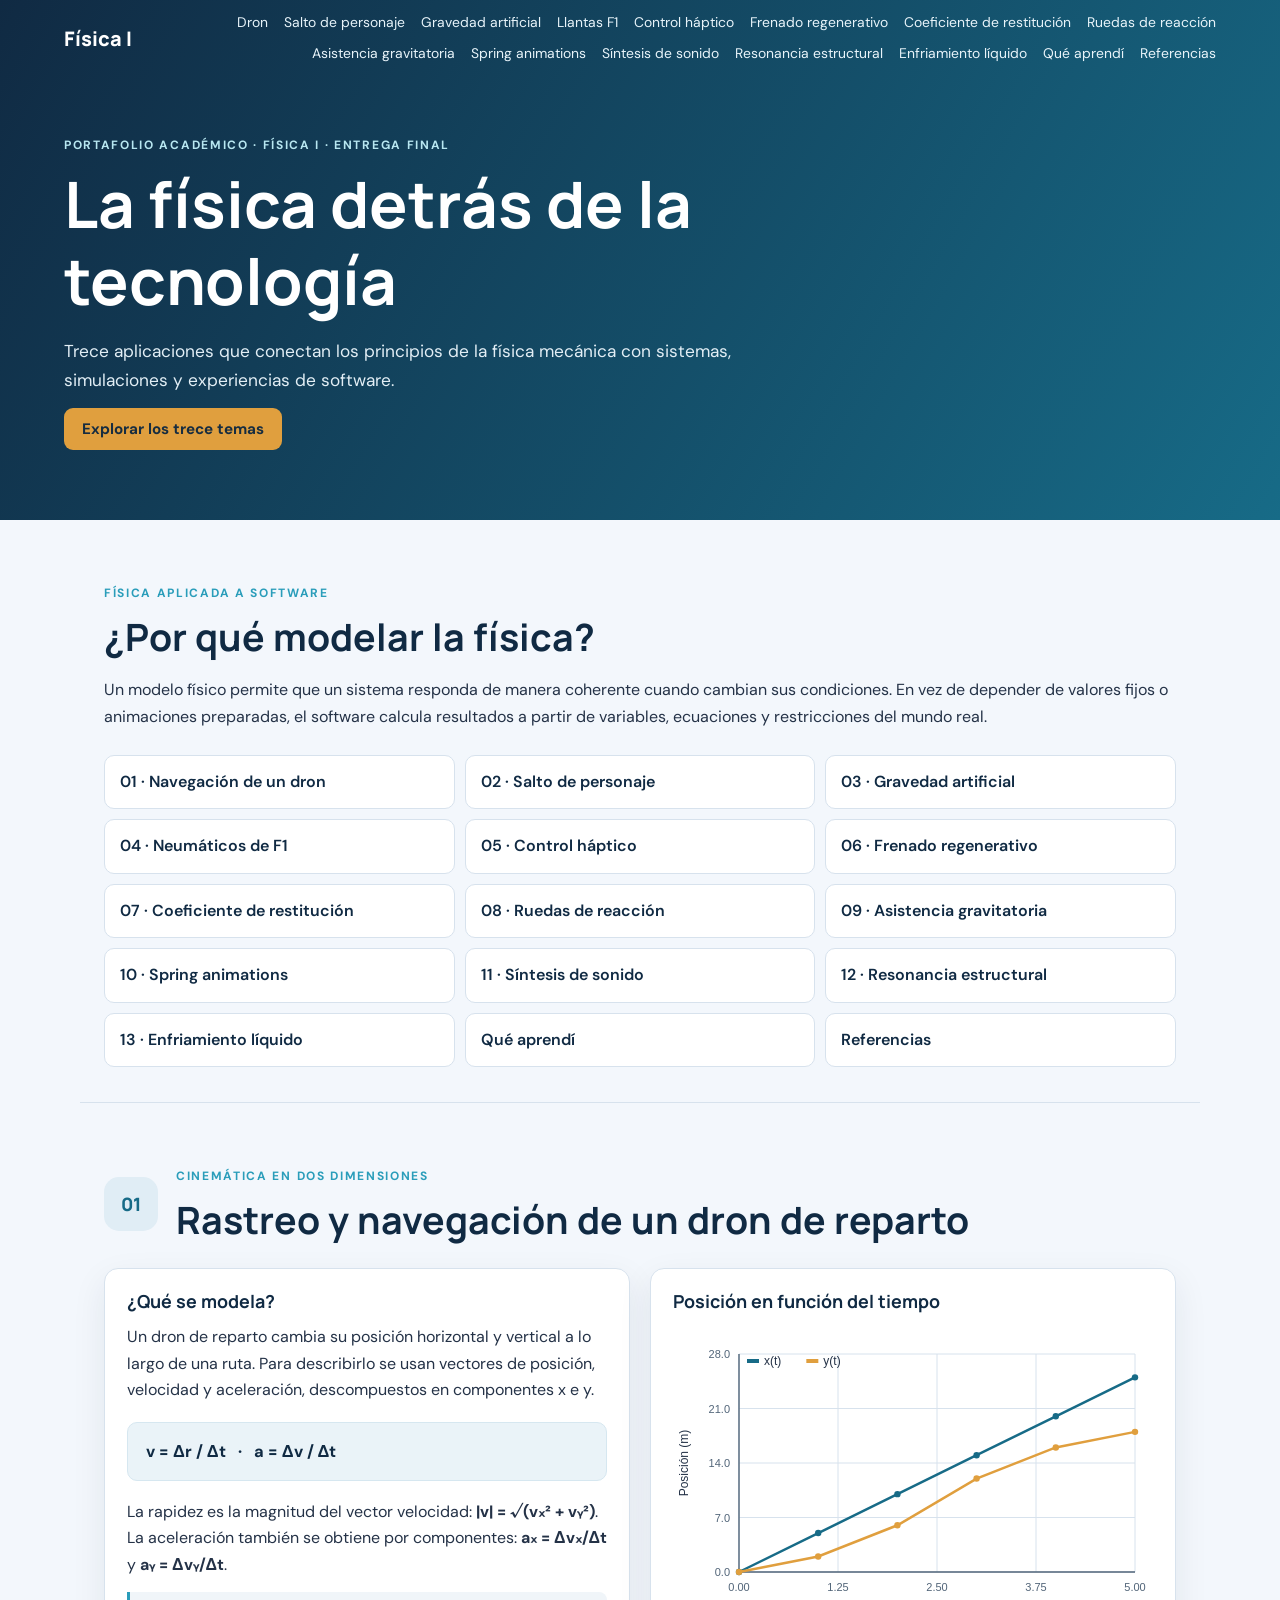
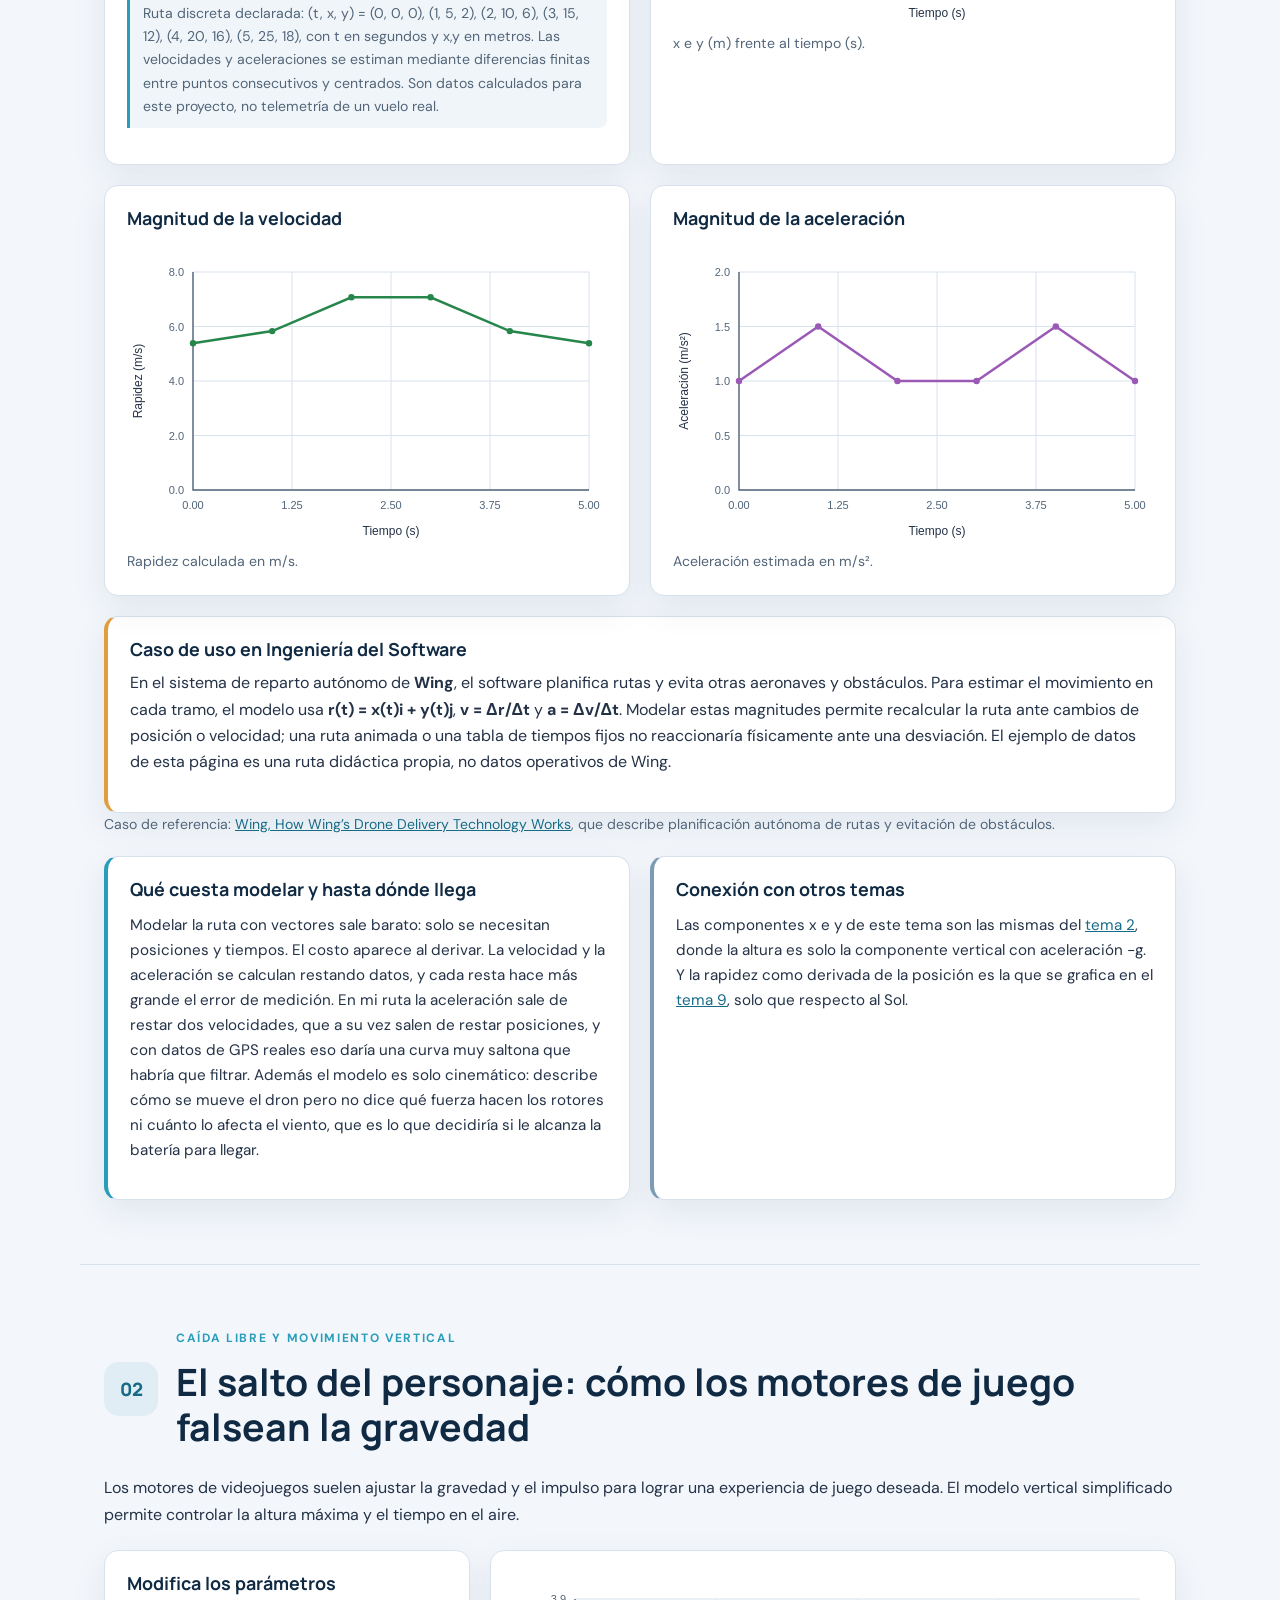
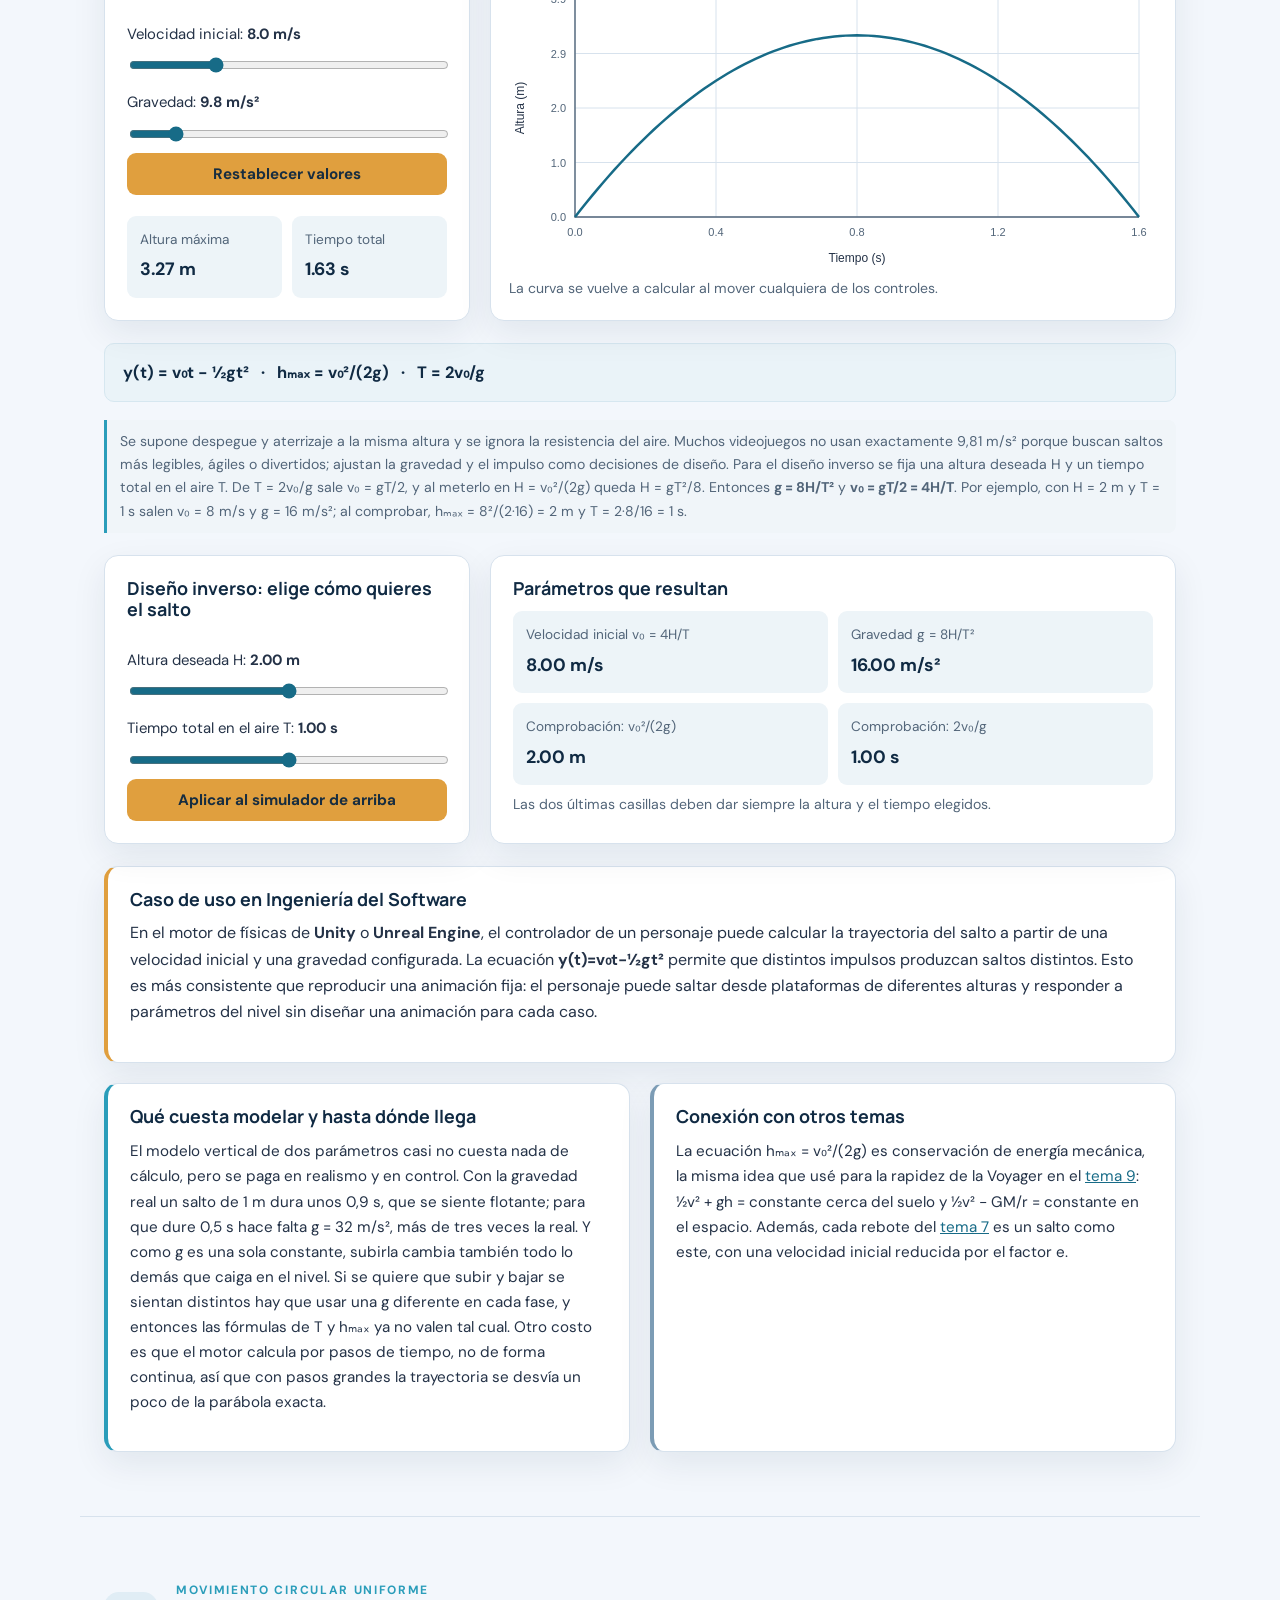
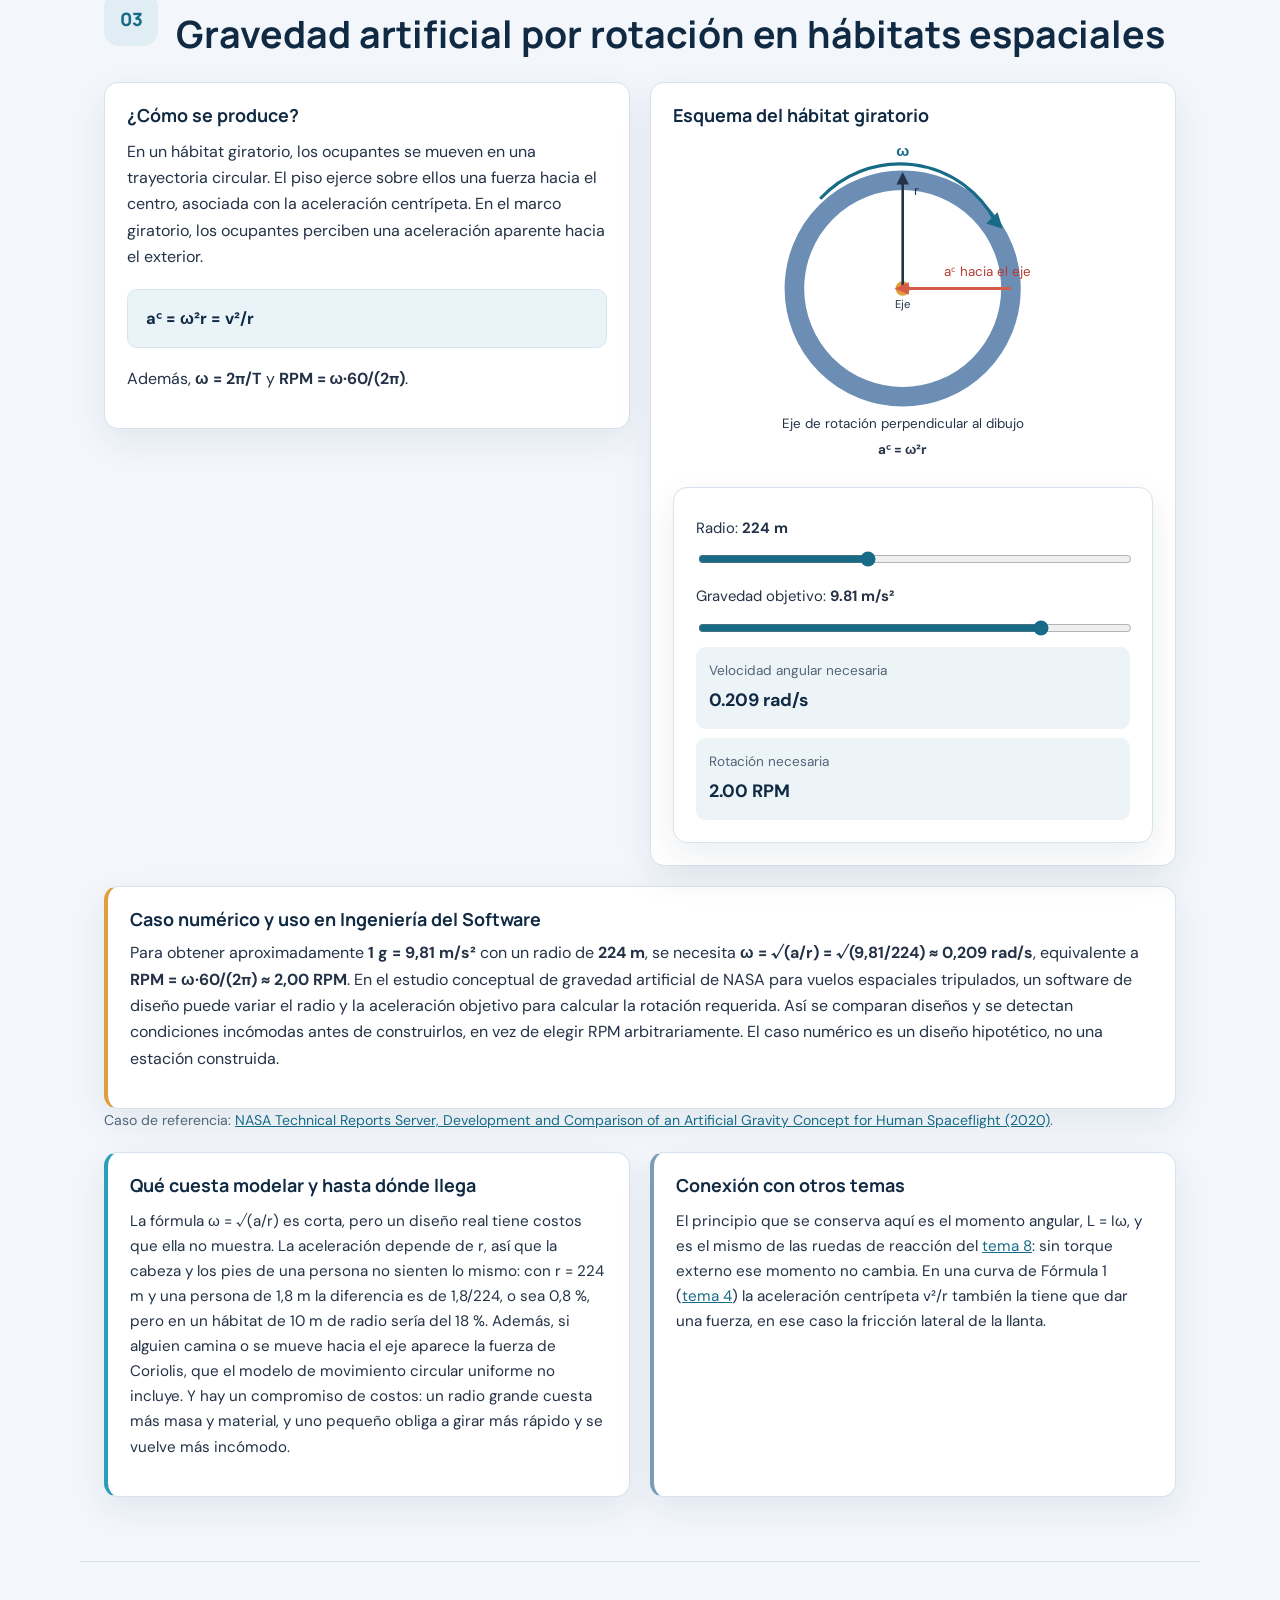
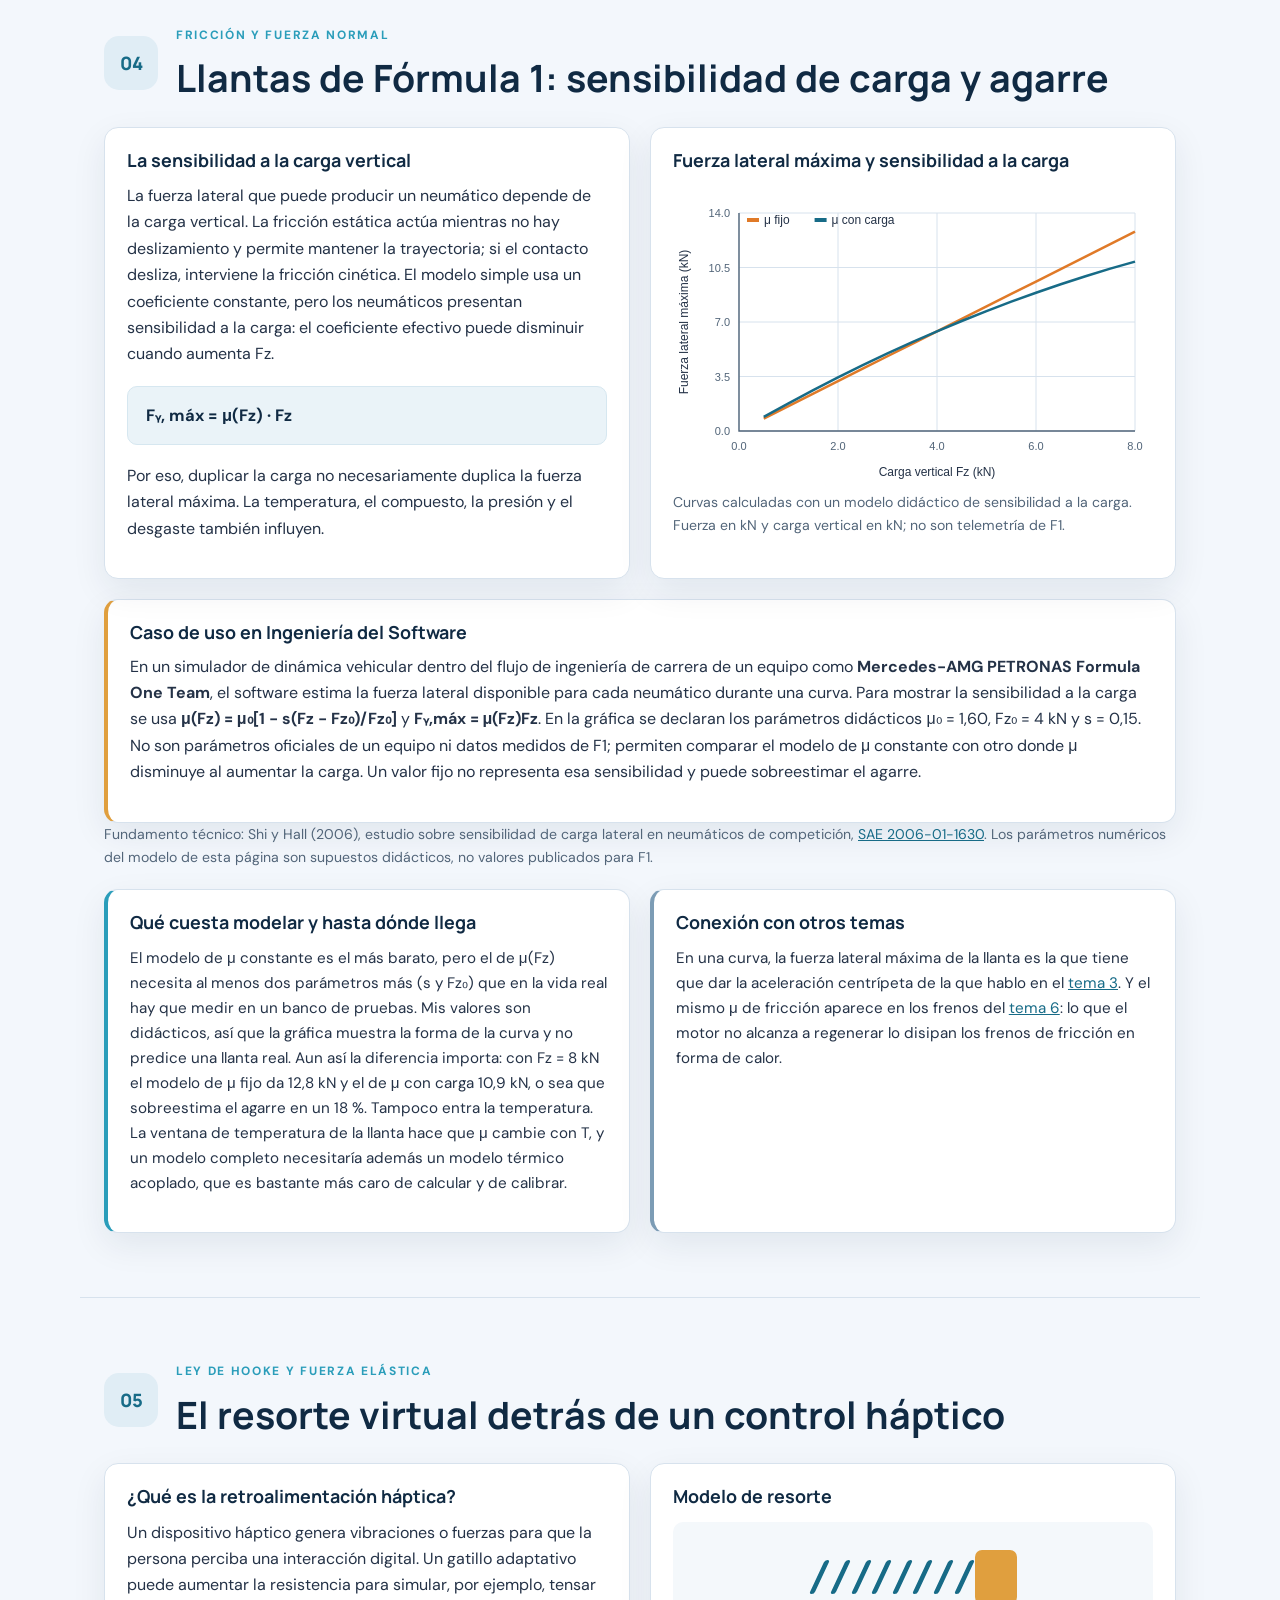
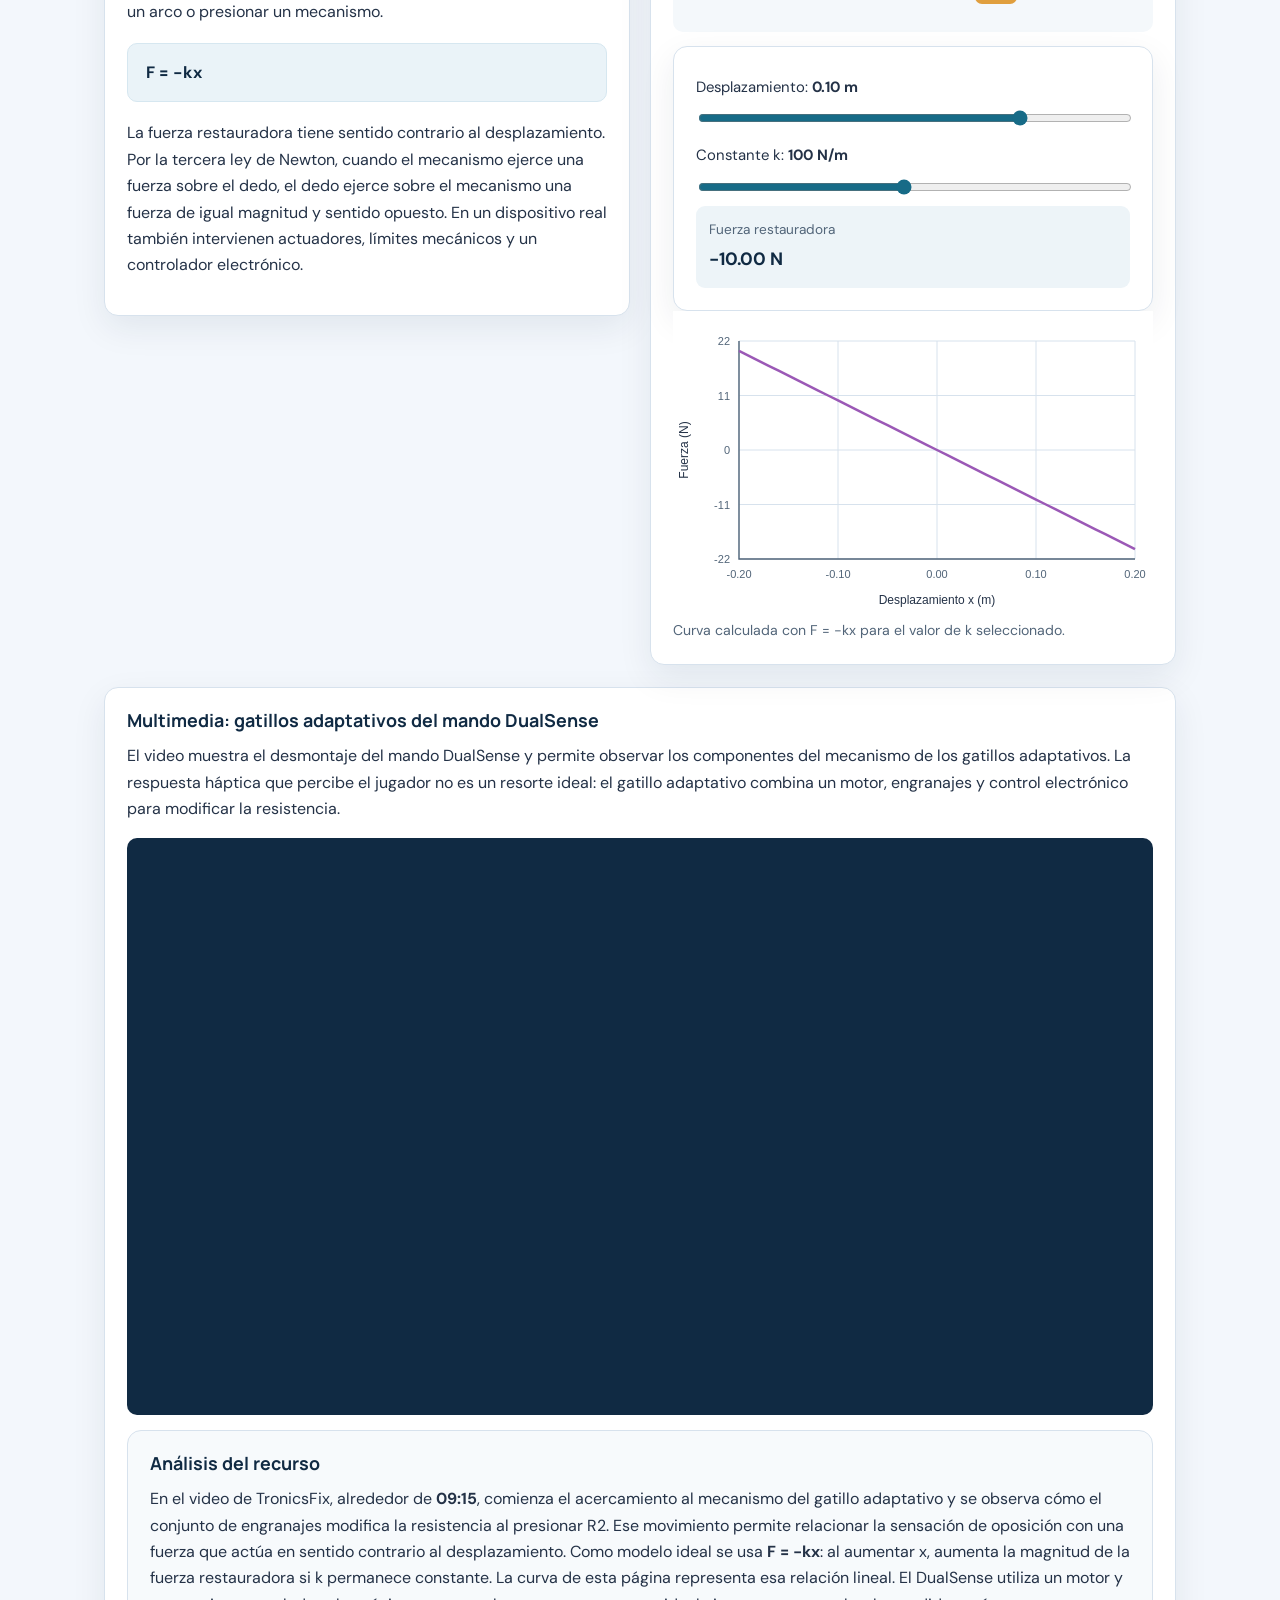
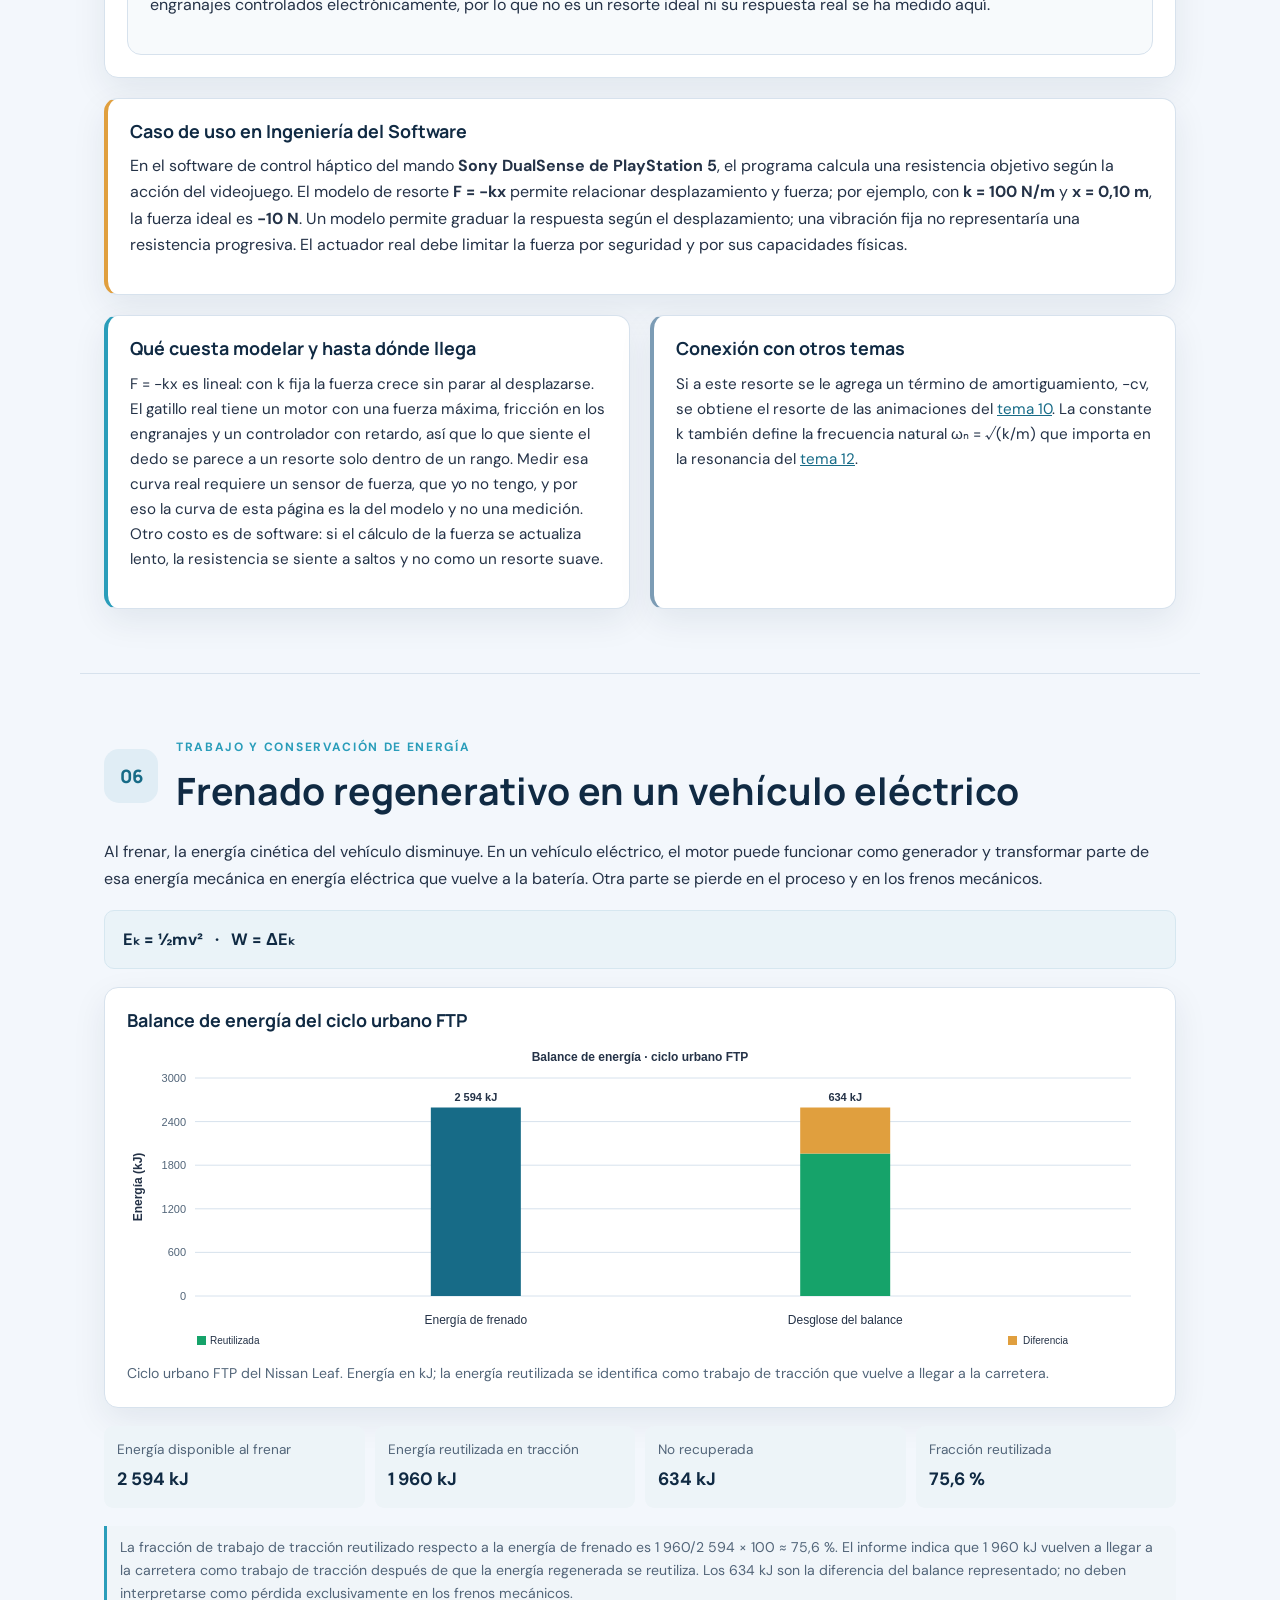
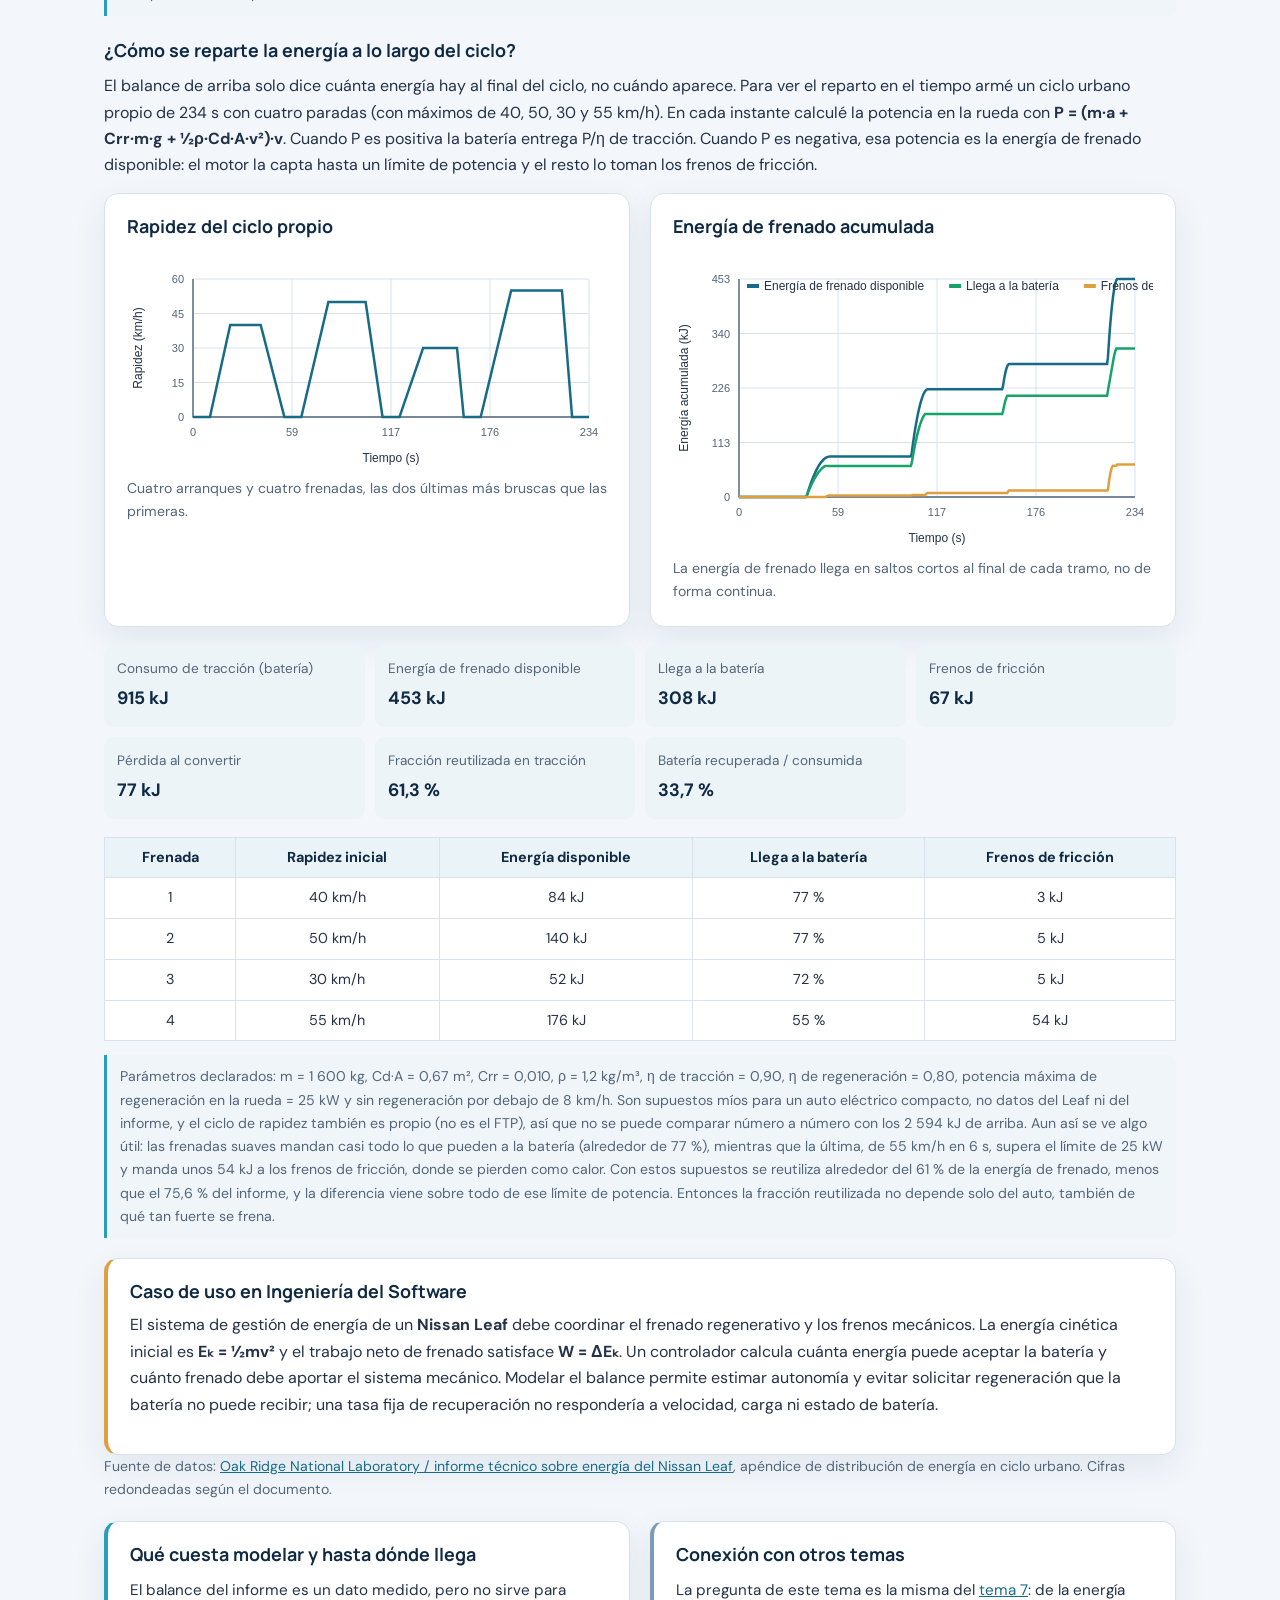
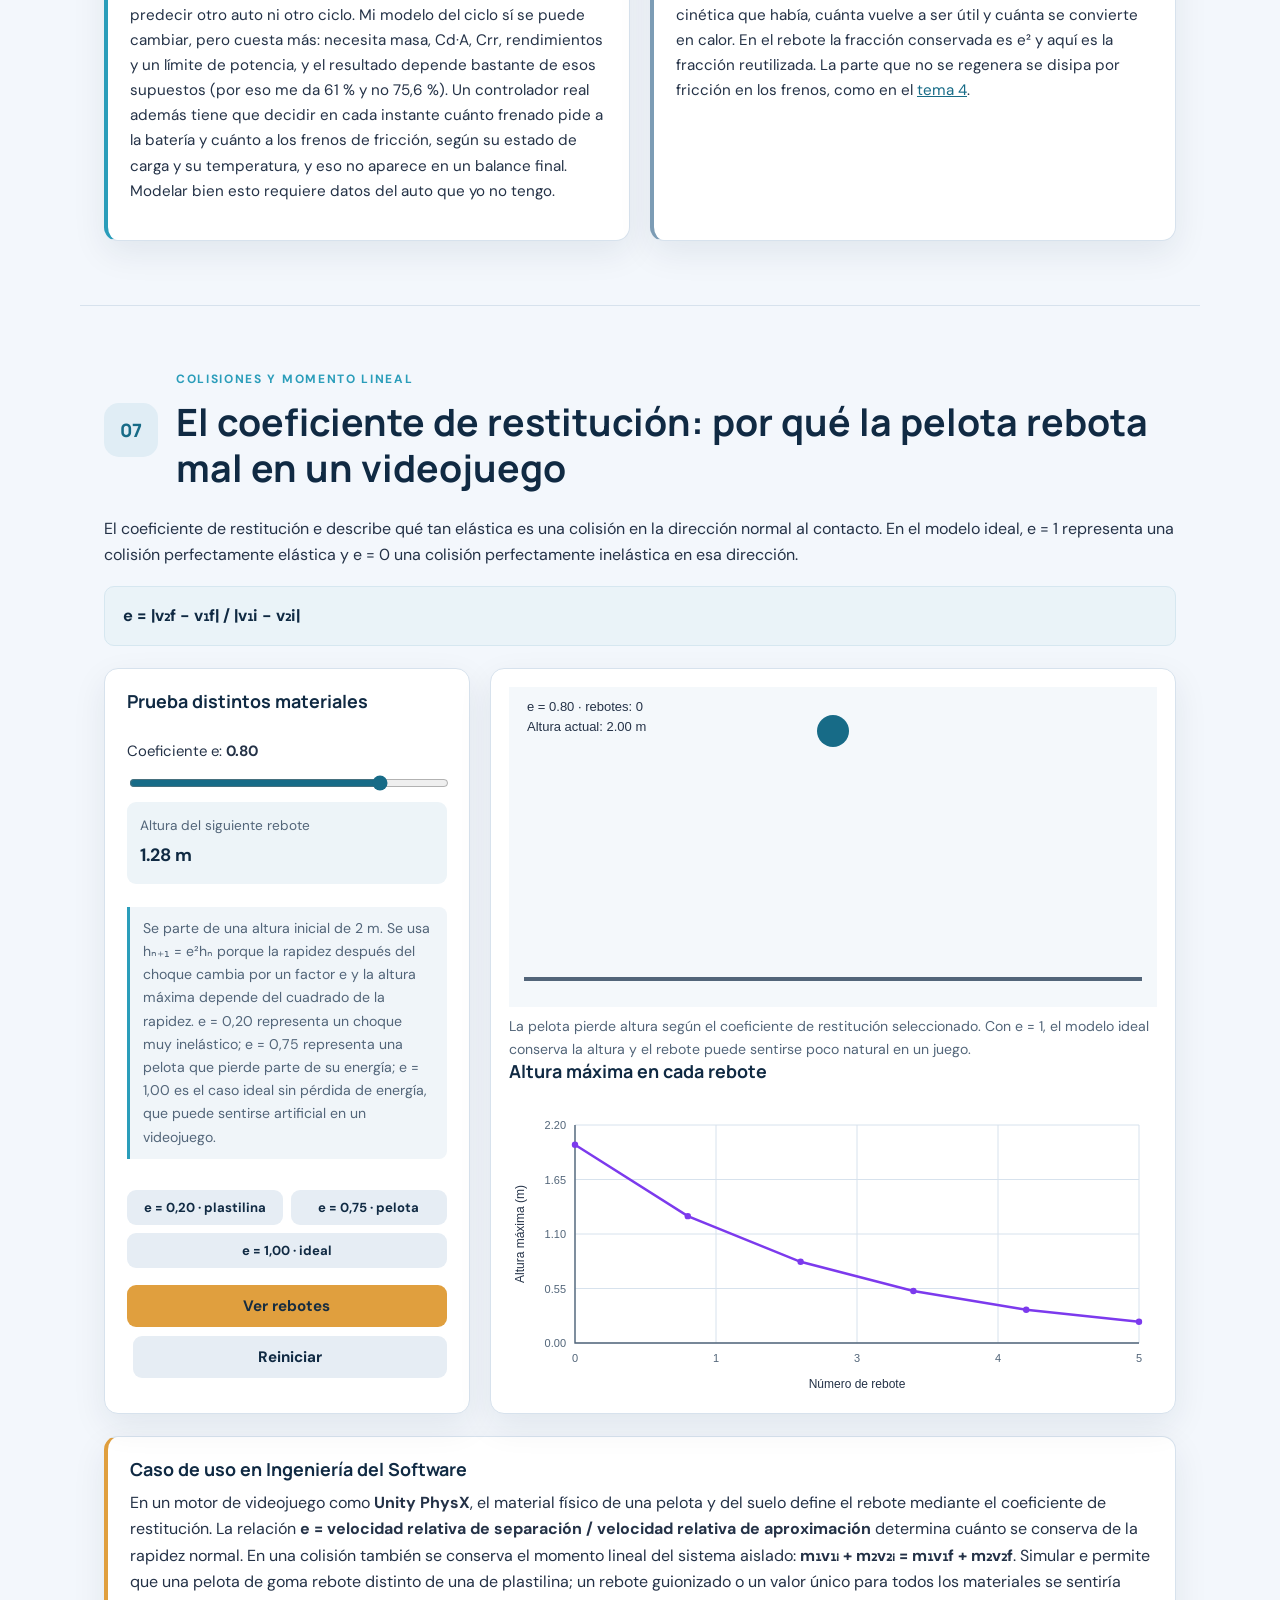
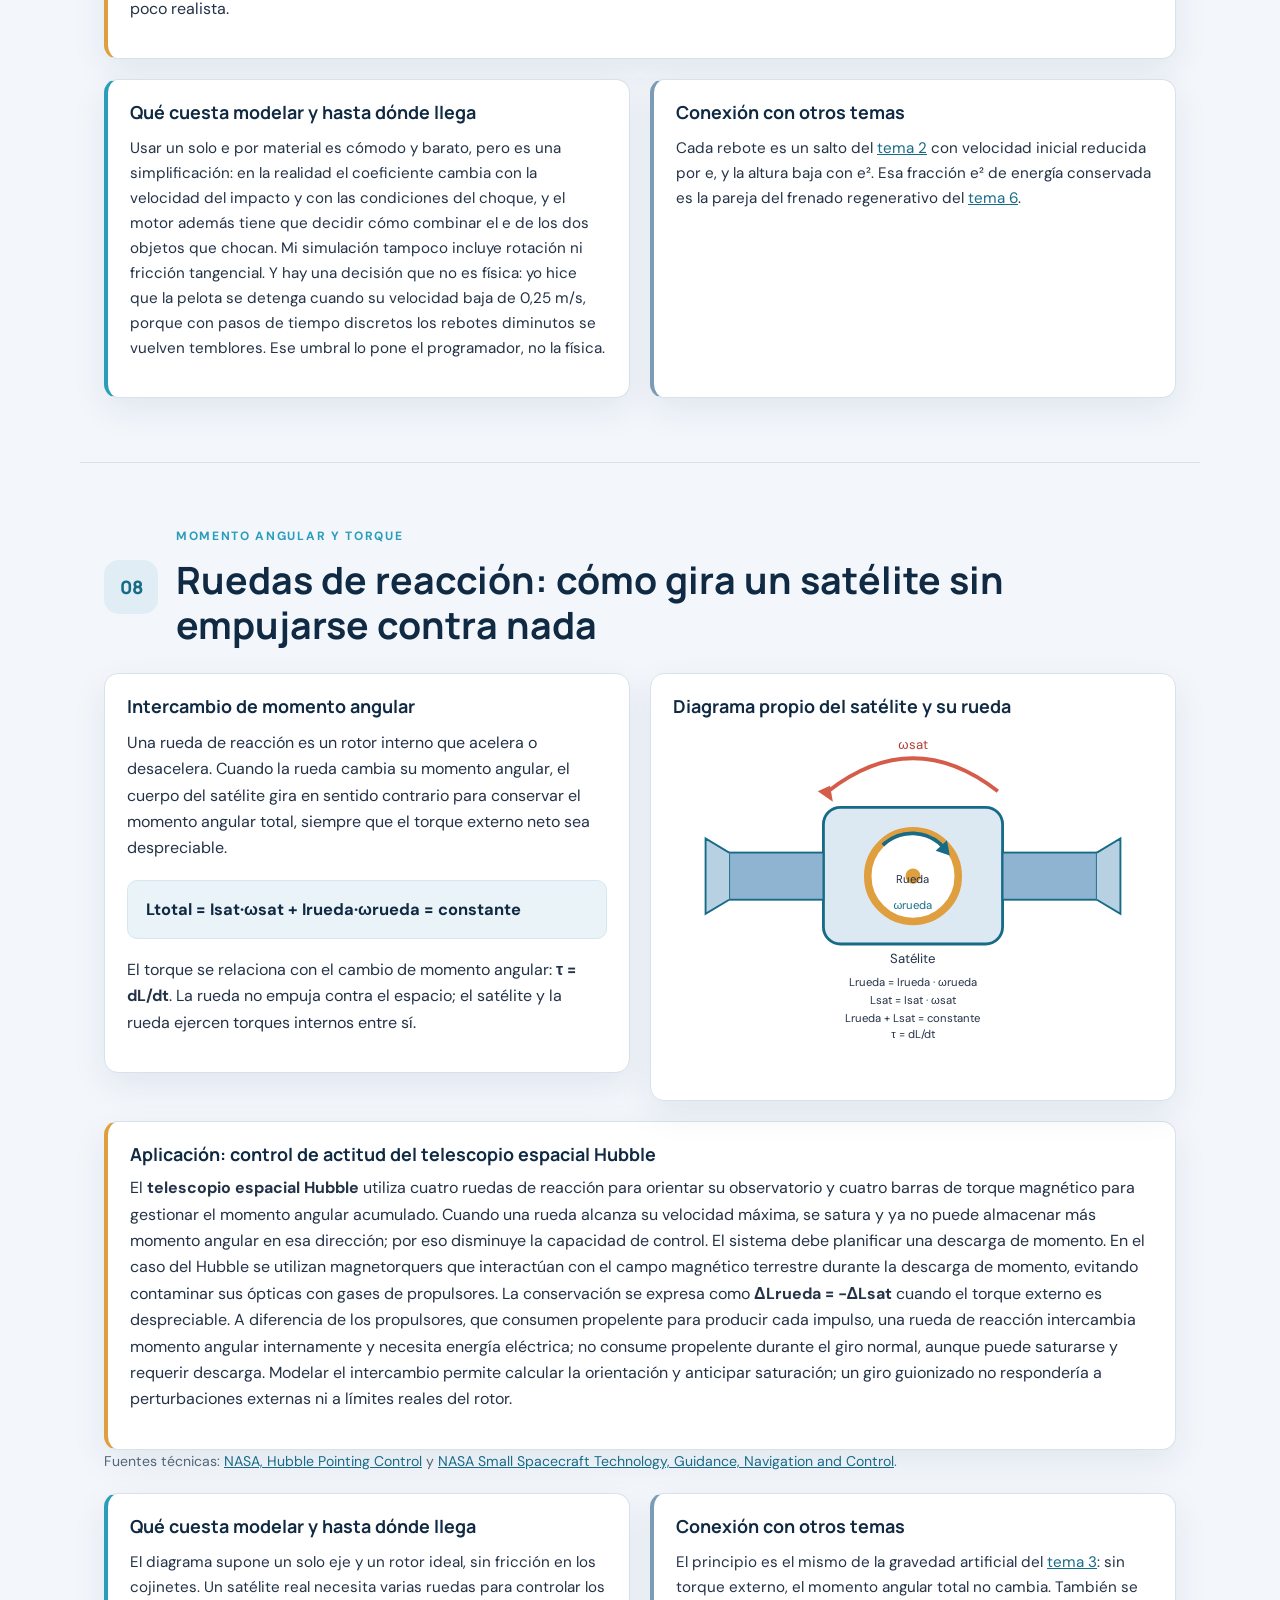
==== commit 7412ba73: "corrijo textos del tema 11 y video del tema 12" ====
--- a/index.html
+++ b/index.html
@@ -27,6 +27,7 @@
       <a href="#resonancia">Resonancia estructural</a>
       <a href="#enfriamiento">Enfriamiento líquido</a>
       <a href="#aprendi">Qué aprendí</a>
+      <a href="#referencias">Referencias</a>
     </div>
   </nav>
   <div class="hero-content">
@@ -57,6 +58,7 @@
     <a href="#resonancia">12 · Resonancia estructural</a>
     <a href="#enfriamiento">13 · Enfriamiento líquido</a>
     <a href="#aprendi">Qué aprendí</a>
+    <a href="#referencias">Referencias</a>
   </div>
 </section>
 
@@ -623,7 +625,7 @@
   </div>
   <p>Una nota de un instrumento no es una sola onda senoidal. Tiene una frecuencia fundamental f₀, que es la que se reconoce como la altura de la nota, y además armónicos de frecuencia n·f₀ con distintas amplitudes. Al sumarlos queda la onda completa. Lo que cambia el timbre es el conjunto de amplitudes Aₙ, aunque la nota sea la misma.</p>
   <div class="formula">y(t) = Σ Aₙ·sen(2π·n·f₀·t) &nbsp; · &nbsp; fₙ = n·f₀</div>
-  <p>Las dos muestras son mías, hechas con un script de Python de síntesis aditiva (está en la carpeta <em>audio</em> del repositorio), por lo que no hay audio de terceros. Las dos tienen la misma fundamental, f₀ = 220 Hz (la nota la). La <strong>muestra A</strong> tiene solo armónicos impares (1, 3, 5, 7 y 9) con amplitud 1/n. La <strong>muestra B</strong> tiene todos los armónicos del 1 al 10 con amplitud 1/n.</p>
+  <p>Las dos muestras se generaron con un script de Python de síntesis aditiva (está en la carpeta <em>audio</em> del repositorio), por lo que no hay audio de terceros. Las dos tienen la misma fundamental, f₀ = 220 Hz (la nota la). La <strong>muestra A</strong> tiene solo armónicos impares (1, 3, 5, 7 y 9) con amplitud 1/n. La <strong>muestra B</strong> tiene todos los armónicos del 1 al 10 con amplitud 1/n.</p>
   <div class="project-grid">
     <div class="visual-card">
       <h3>Muestra A · armónicos impares</h3>
@@ -645,13 +647,13 @@
   <div class="analysis">
     <h3>Análisis de las muestras</h3>
     <p>Al reproducir las dos muestras se oye la misma nota, pero la A suena más hueca y la B más brillante y áspera. En la parte estable de cada audio (entre 0,04 s y 1,96 s, fuera de la subida y bajada de volumen de 40 ms) la forma de onda se repite cada T = 1/220 Hz ≈ 4,55 ms. Por eso las dos tienen la misma altura. Lo que cambia es la forma dentro de cada período. En A solo hay armónicos impares (220, 660, 1 100, 1 540 y 1 980 Hz) con amplitudes 1, 1/3, 1/5, 1/7 y 1/9, y eso da una onda parecida a una cuadrada: dos mesetas con subida y bajada rápidas, simétrica respecto al eje porque faltan los pares. En B están todos los armónicos del 1 al 10 con amplitud 1/n, y la onda se parece a un diente de sierra, con una subida lenta y una caída brusca, que no es simétrica.</p>
-    <p>La diferencia de timbre sale entonces de qué armónicos hay. B tiene el segundo armónico (440 Hz) con la mitad de la amplitud de la fundamental, y A no lo tiene, y además tiene diez componentes contra cinco, o sea más energía en las frecuencias altas, que es lo que se oye como más brillante. Para comprobar que los gráficos de esta página coinciden con los archivos, calculé la transformada de Fourier de un segundo de cada audio. En A obtuve amplitudes en proporción 1 : 0,333 : 0,200 : 0,143 : 0,111 para los armónicos 1, 3, 5, 7 y 9, con cero en los pares, y en B obtuve 1 : 0,5 : 0,333 : 0,25 … 0,1 para los armónicos del 1 al 10. Coinciden con la ecuación y(t) = Σ Aₙ·sen(2π·n·f₀·t).</p>
+    <p>La diferencia de timbre sale entonces de qué armónicos hay. B tiene el segundo armónico (440 Hz) con la mitad de la amplitud de la fundamental, y A no lo tiene, y además tiene diez componentes contra cinco, o sea más energía en las frecuencias altas, que es lo que se oye como más brillante. Para comprobar que los gráficos de esta página coinciden con los archivos, se calculó la transformada de Fourier de un segundo de cada audio. En A se obtienen amplitudes en proporción 1 : 0,333 : 0,200 : 0,143 : 0,111 para los armónicos 1, 3, 5, 7 y 9, con cero en los pares, y en B se obtiene 1 : 0,5 : 0,333 : 0,25 … 0,1 para los armónicos del 1 al 10. Coinciden con la ecuación y(t) = Σ Aₙ·sen(2π·n·f₀·t).</p>
   </div>
   <div class="case-use">
     <h3>Caso de uso en Ingeniería del Software</h3>
     <p>La <strong>Web Audio API</strong> de los navegadores permite crear un timbre con el método <strong>createPeriodicWave(real, imag)</strong>, que recibe los coeficientes de Fourier (términos de coseno y de seno) y calcula la forma de onda de un OscillatorNode. Es la ecuación <strong>y(t) = Σ [aₙ·cos(nωt) + bₙ·sen(nωt)]</strong> escrita en código. La alternativa no física sería guardar una grabación de cada nota para cada timbre, con un archivo por cada combinación. Con el modelo de armónicos, cambiar la nota es cambiar f₀ y cambiar el timbre es cambiar la lista de coeficientes, con una sola fórmula para todas las notas.</p>
   </div>
-  <p class="source-note">Fuente: <a href="https://developer.mozilla.org/en-US/docs/Web/API/BaseAudioContext/createPeriodicWave" target="_blank" rel="noopener">MDN, BaseAudioContext: createPeriodicWave()</a>. Audios, formas de onda y espectros: elaboración propia.</p>
+  <p class="source-note">Fuente: <a href="https://developer.mozilla.org/en-US/docs/Web/API/BaseAudioContext/createPeriodicWave" target="_blank" rel="noopener">MDN, BaseAudioContext: createPeriodicWave()</a>. Audios, formas de onda y espectros: generados con el script de la carpeta <em>audio</em>.</p>
   <div class="extras">
     <div class="limits">
       <h3>Qué cuesta modelar y hasta dónde llega</h3>
@@ -681,11 +683,11 @@
   </div>
   <div class="video-section">
     <h3>Multimedia: el colapso del puente de Tacoma Narrows (1940)</h3>
-    <p>El video es la película del colapso del puente, filmada el 7 de noviembre de 1940 por Barney Elliott y Harbine Monroe. Aquí interesa el momento en que la calzada se tuerce.</p>
+    <p>El video es una copia, alojada en el Internet Archive, de la película del colapso del puente del 7 de noviembre de 1940, que filmaron Barney Elliott y Harbine Monroe. Aquí interesa el momento en que la calzada se tuerce.</p>
     <div class="video-placeholder">
-      <iframe src="https://www.youtube.com/embed/nFzu6CNtqec" title="Colapso del puente de Tacoma Narrows, 1940" loading="lazy" allow="accelerometer; clipboard-write; encrypted-media; gyroscope; picture-in-picture; web-share" allowfullscreen></iframe>
-    </div>
-    <p class="chart-caption">Si el video no carga, se puede ver en <a href="https://www.youtube.com/watch?v=nFzu6CNtqec" target="_blank" rel="noopener">YouTube</a>.</p>
+      <iframe src="https://archive.org/embed/SF121" title="Colapso del puente de Tacoma Narrows, 1940" loading="lazy" allowfullscreen></iframe>
+    </div>
+    <p class="chart-caption">Si el video no carga, se puede ver en el <a href="https://archive.org/details/SF121" target="_blank" rel="noopener">Internet Archive</a>.</p>
     <div class="analysis">
       <h3>Análisis del recurso</h3>
       <p><strong>Qué se ve.</strong> En la parte en que la calzada se tuerce, un borde sube mientras el otro baja y la línea central casi no se mueve. Es el modo de torsión del puente, el que lo destruyó. Antes, durante unas tres horas, el puente había tenido un movimiento vertical de más o menos 1,5 pies de amplitud, pero lo que se ve en el video es la torsión.</p>
@@ -772,7 +774,7 @@
   <p><strong>Temas 6 y 7: energía conservada y energía disipada.</strong> En el rebote del tema 7 la fracción de energía que se conserva es e², y en el frenado regenerativo del tema 6 es la fracción reutilizada. Una pelota con e = 0,75 conserva e² ≈ 56 % de su energía en cada rebote, y mi modelo del ciclo urbano reutiliza cerca de 61 % de la energía de frenado y el informe del Leaf 75,6 %. No son iguales, pero en los dos casos la pregunta es la misma: de la energía cinética que había, cuánta sigue siendo útil y cuánta se vuelve calor.</p>
   <h3>b) La aplicación propia: autoescalado de servicios en Kubernetes</h3>
   <p>Un problema de software que me interesa y que no está entre los trece temas es el autoescalado de servicios en la nube, por ejemplo el Horizontal Pod Autoscaler de Kubernetes. Este controlador revisa cada cierto tiempo (por defecto cada 15 s) una métrica como el uso de CPU y calcula cuántas réplicas hacen falta. Su problema típico se llama <em>flapping</em>: el número de réplicas sube y baja una y otra vez en vez de estabilizarse. Pasa porque las réplicas nuevas tardan en arrancar y en ese tiempo el controlador sigue viendo carga alta y pide más; cuando todas llegan sobran, las baja, y vuelve a faltar. Eso es un sistema con un «resorte» (el controlador empuja el número de réplicas hacia el valor que necesita), con retardo y poco amortiguamiento, parecido al oscilador subamortiguado del tema 10.</p>
-  <p>Si llamo x al error entre las réplicas actuales y las necesarias, el modelo sería x″ + c·x′ + k·x = 0, donde k es qué tan fuerte reacciona el controlador a un error y c cuánto se frena esa reacción. La ventana de estabilización de Kubernetes (300 s por defecto al bajar y 0 s al subir) hace el papel del amortiguamiento, porque evita que el sistema se «pase» hacia abajo. Con ζ = c/(2√(k·m)) se puede decidir: con ζ &lt; 1 hay oscilaciones, con ζ ≥ 1 no, y ζ = 1 es la respuesta más rápida sin pasarse. Además, si la carga de tráfico es periódica y su período se acerca al período natural del controlador, pasaría lo del tema 12 y la amplitud de las oscilaciones crecería. Esto es una analogía y no una derivación exacta, porque el controlador real es discreto y tiene retardos, y los valores de k y c habría que medirlos en el clúster. La física del curso no reemplaza las pruebas de carga, pero ayudaría a elegir la ganancia y la ventana cerca del amortiguamiento crítico antes de desplegar, en vez de ajustar a prueba y error. No lo implementé: lo argumento.</p>
+  <p>Si llamo x al error entre las réplicas actuales y las necesarias, el modelo sería x″ + c·x′ + k·x = 0, donde k es qué tan fuerte reacciona el controlador a un error y c cuánto se frena esa reacción. La ventana de estabilización de Kubernetes (300 s por defecto al bajar y 0 s al subir) hace el papel del amortiguamiento, porque evita que el sistema se «pase» hacia abajo. Con ζ = c/(2√(k·m)), tomando m = 1, se puede decidir: con ζ &lt; 1 hay oscilaciones, con ζ ≥ 1 no, y ζ = 1 es la respuesta más rápida sin pasarse. Además, si la carga de tráfico es periódica y su período se acerca al período natural del controlador, pasaría lo del tema 12 y la amplitud de las oscilaciones crecería. Esto es una analogía y no una derivación exacta, porque el controlador real es discreto y tiene retardos, y los valores de k y c habría que medirlos en el clúster. La física del curso no reemplaza las pruebas de carga, pero ayudaría a elegir la ganancia y la ventana cerca del amortiguamiento crítico antes de desplegar, en vez de ajustar a prueba y error. No lo implementé: lo argumento.</p>
   <p class="source-note">Fuentes: <a href="https://kubernetes.io/docs/tasks/run-application/horizontal-pod-autoscale/" target="_blank" rel="noopener">Kubernetes, Horizontal Pod Autoscaling</a> y <a href="https://www.kubernetes.dev/resources/keps/853/" target="_blank" rel="noopener">KEP-853, Configurable scale up/down velocity for HPA</a>.</p>
   <h3>Cierre</h3>
   <p>Los trece casos muestran que la física no es solo teoría: permite que el software prediga, simule y controle sistemas reales. Lo que más aprendí es que un modelo sirve cuando se sabe qué cuesta y hasta dónde llega: necesita ecuaciones, datos, límites y validación, y no basta con que la animación se vea convincente. Mi propia gráfica de la Voyager lo demostró.</p>
@@ -802,14 +804,14 @@
     <li>Olson, D. W., Wolf, S. F., &amp; Hook, J. M. (s. f.). <em>The Tacoma Narrows Bridge collapse</em>. Physics Today. <a href="https://physicstoday.aip.org/quick-study/the-tacoma-narrows-bridge-collapse-1760014552637" target="_blank" rel="noopener">Artículo</a>.</li>
     <li>Billah, K. Y., &amp; Scanlan, R. H. (1991). Resonance, Tacoma Narrows bridge failure, and undergraduate physics textbooks. <em>American Journal of Physics, 59</em>, 118–124. <a href="https://doi.org/10.1119/1.16590" target="_blank" rel="noopener">DOI</a>.</li>
     <li>Arioli, G., &amp; Gazzola, F. (2015). <em>Torsional instability in suspension bridges: the Tacoma Narrows Bridge case</em>. <a href="https://arxiv.org/pdf/1508.03200" target="_blank" rel="noopener">arXiv:1508.03200</a>.</li>
-    <li>Elliott, B., &amp; Monroe, H. (1940). <em>Tacoma Narrows Bridge collapse</em> [Película]. <a href="https://www.youtube.com/watch?v=nFzu6CNtqec" target="_blank" rel="noopener">Copia en YouTube</a>.</li>
+    <li>Elliott, B., &amp; Monroe, H. (1940). <em>Tacoma Narrows Bridge collapse</em> [Película]. <a href="https://archive.org/details/SF121" target="_blank" rel="noopener">Copia en el Internet Archive</a>.</li>
     <li>Dallard, P. et al. (2001). The London Millennium Footbridge. <em>The Structural Engineer, 79</em>(22). <a href="https://www.istructe.org/journal/volumes/volume-79-(published-in-2001)/issue-22/the-london-millennium-footbridge/" target="_blank" rel="noopener">IStructE</a>.</li>
     <li>Taylor, D. P. (s. f.). <em>Damper retrofit of the London Millennium Footbridge: a case study in biodynamic design</em>. Taylor Devices. <a href="https://www.taylordevices.com/wp-content/uploads/66-Damper-Retrofit-of-London.pdf" target="_blank" rel="noopener">PDF</a>.</li>
     <li>Wikipedia. (s. f.). <em>Synchronous lateral excitation</em>. <a href="https://en.wikipedia.org/wiki/Synchronous_lateral_excitation" target="_blank" rel="noopener">Artículo</a>.</li>
     <li>Electronics Cooling. (2025). <em>Direct liquid cooling for high compute servers</em>. <a href="https://electronics-cooling.com/2025/06/direct-liquid-cooling-for-high-compute-servers" target="_blank" rel="noopener">Artículo</a>.</li>
     <li>Trane. (s. f.). <em>Coolant Distribution Unit (CDU)</em>. <a href="https://trane.com/commercial/north-america/us/en/products-systems/liquid-cooling-systems.html" target="_blank" rel="noopener">Trane</a>.</li>
     <li>Kubernetes. (s. f.). <em>Horizontal Pod Autoscaling</em>. <a href="https://kubernetes.io/docs/tasks/run-application/horizontal-pod-autoscale/" target="_blank" rel="noopener">Documentación</a>; y KEP-853, <em>Configurable scale up/down velocity for HPA</em>. <a href="https://www.kubernetes.dev/resources/keps/853/" target="_blank" rel="noopener">KEP</a>.</li>
-    <li>Los datos de la ruta del dron, las simulaciones de salto, gravedad artificial, resorte, restitución y spring animations, el ciclo urbano del tema 6, el modelo físico de la Voyager, los audios del tema 11, el circuito del tema 13 y los parámetros didácticos del modelo de neumático: elaboración propia. Los supuestos se indican en cada sección.</li>
+    <li>Los datos de la ruta del dron, las simulaciones de salto, gravedad artificial, resorte, restitución y spring animations, el ciclo urbano del tema 6, el modelo físico de la Voyager, los audios del tema 11 (generados con el script de la carpeta audio), el circuito del tema 13 y los parámetros didácticos del modelo de neumático: elaboración propia. Los supuestos se indican en cada sección.</li>
   </ol>
   <p class="note">Las gráficas distinguen entre datos publicados y modelos didácticos. Las cifras aproximadas se identifican expresamente para no confundirlas con mediciones experimentales.</p>
 </section>
